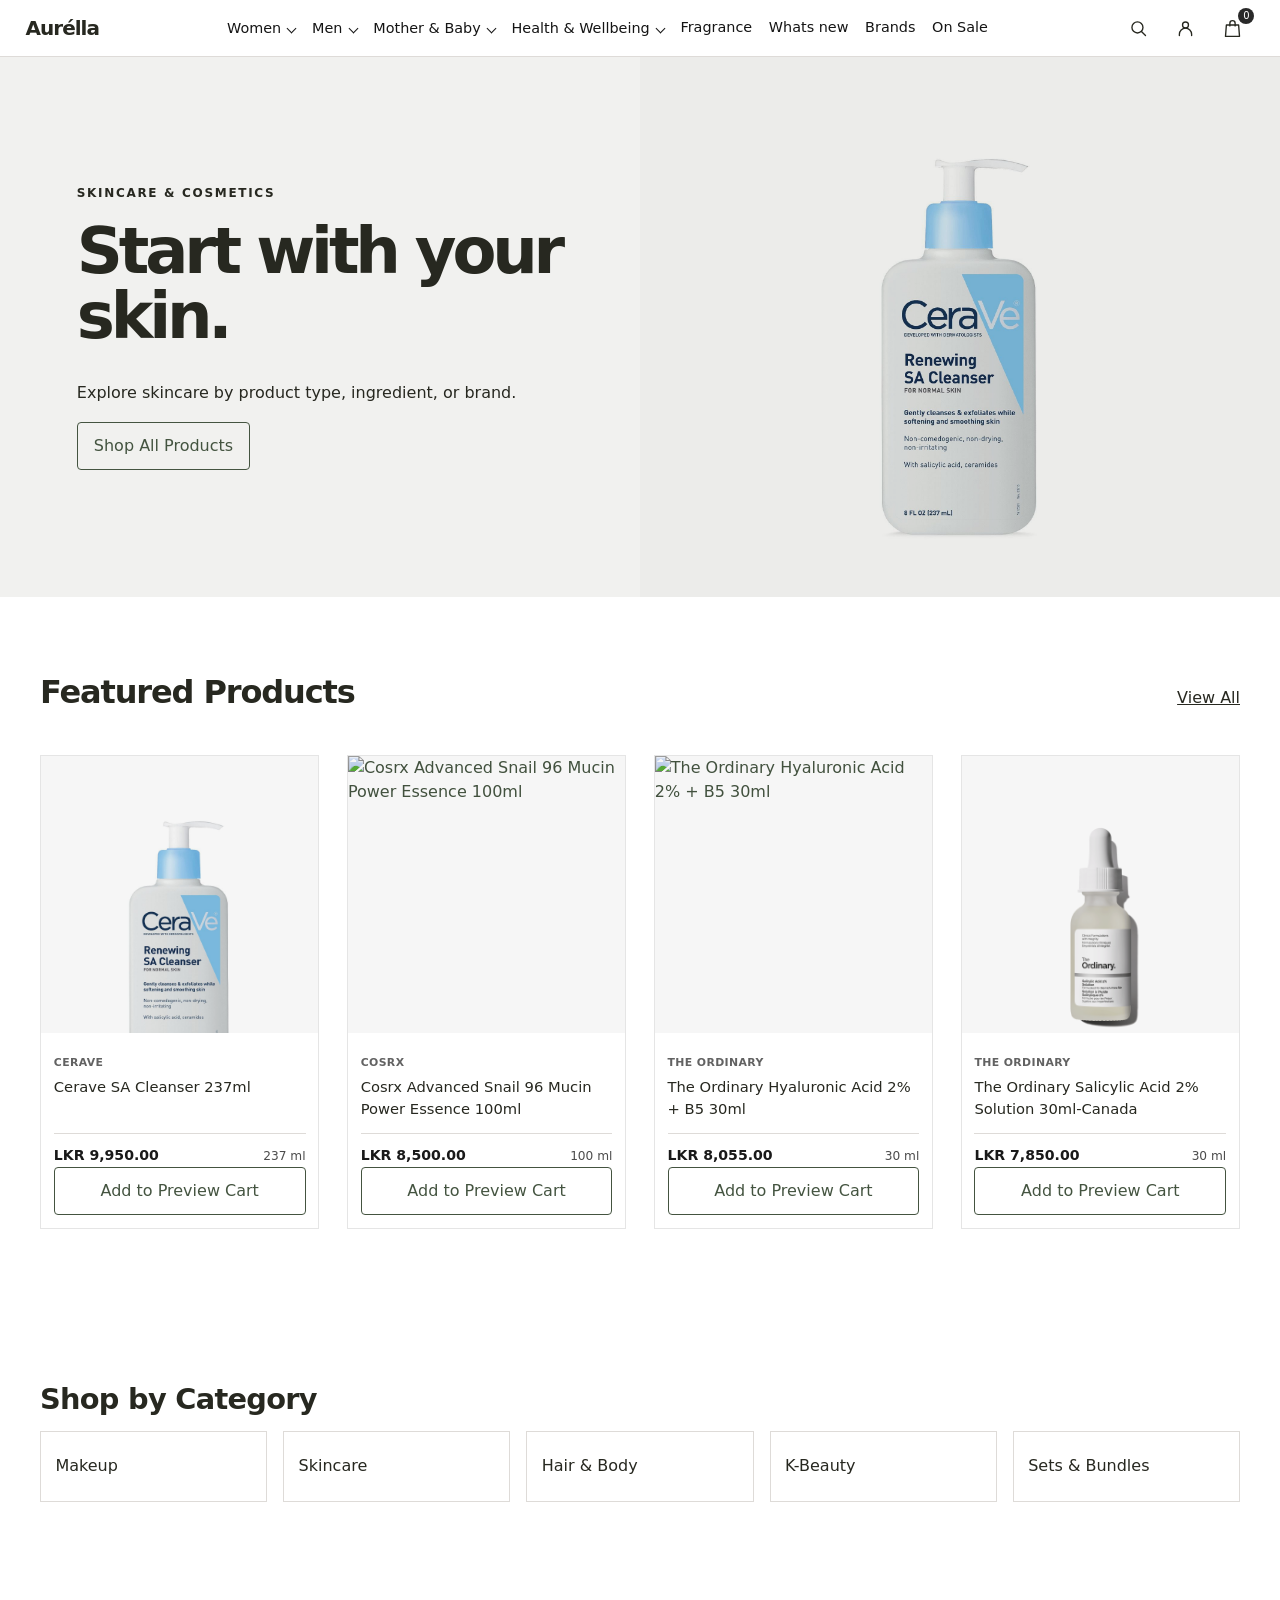
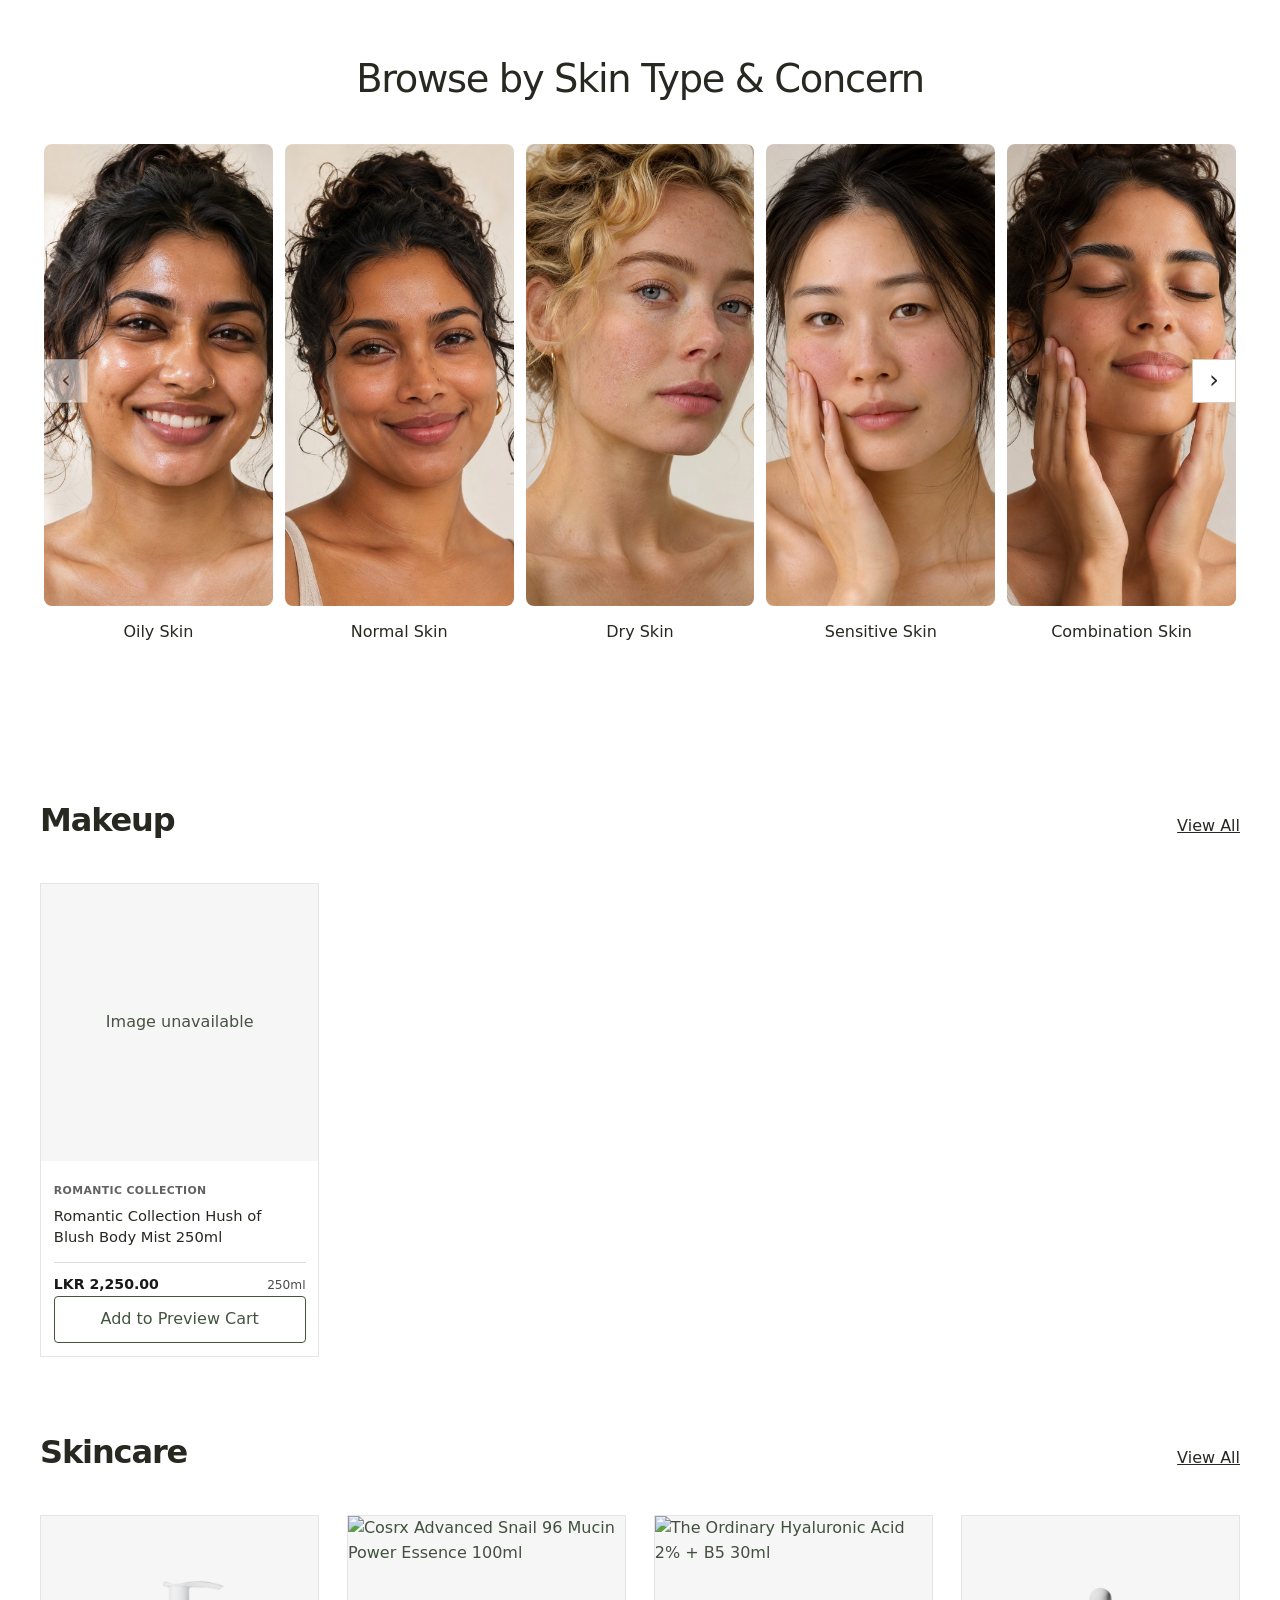
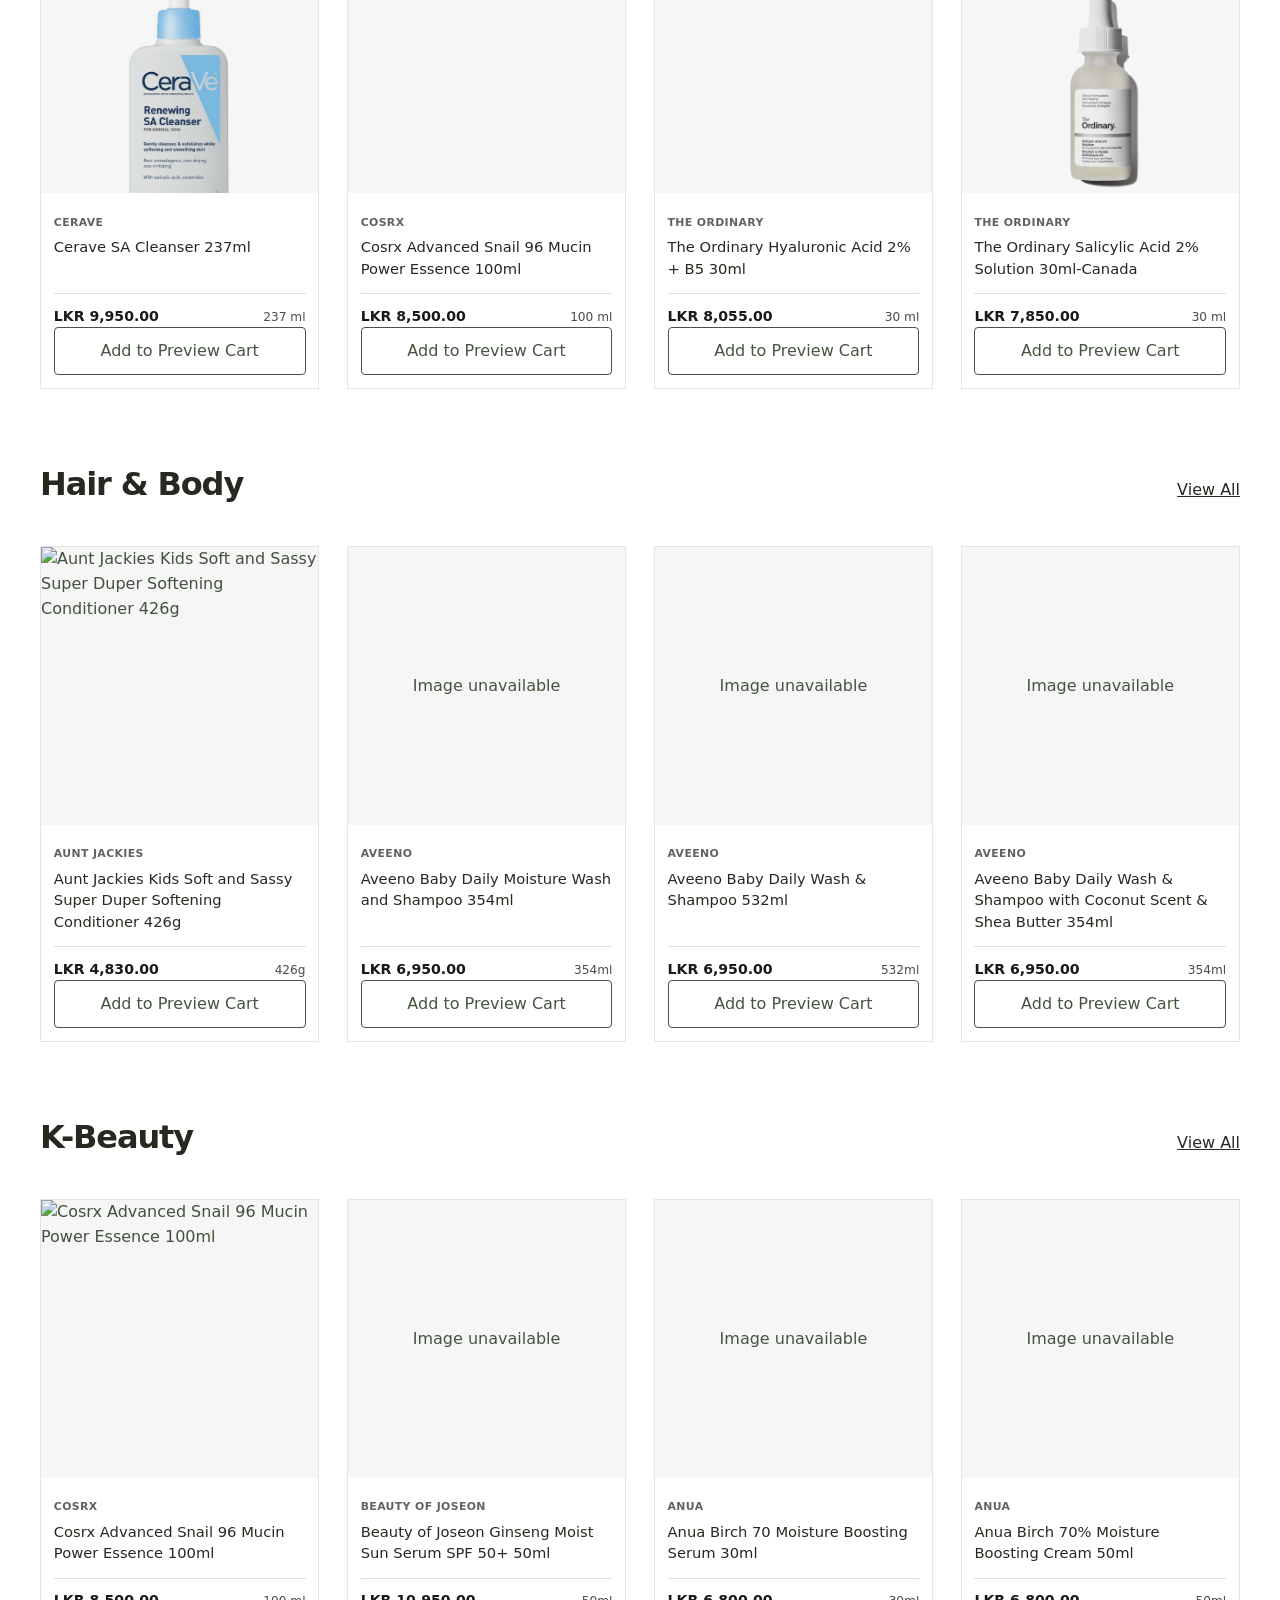
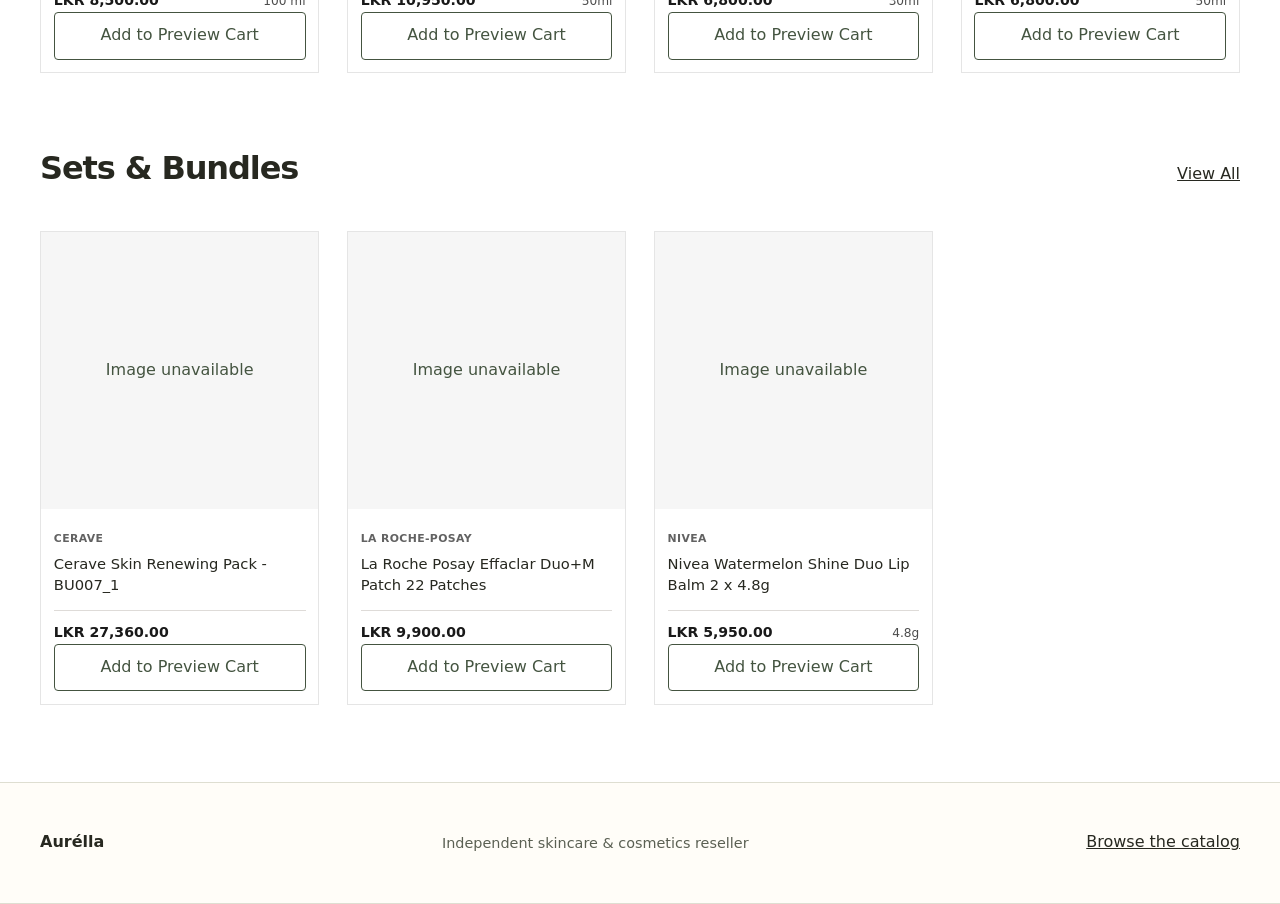
==== index.html @ ee376766 "Add Aurella storefront and ecommerce app" ====
<!doctype html><html lang="en"><meta charset="utf-8"><meta name="viewport" content="width=device-width,initial-scale=1"><title>Aurélla | Skincare &amp; Cosmetics</title><style>:root{--bg:#fff;--paper:#fffdf8;--ink:#272820;--muted:#5b6053;--line:#deded1;--accent:#445440;--soft:#e4e9dd;font:16px/1.55 system-ui,sans-serif;color:var(--ink);background:var(--bg)}*{box-sizing:border-box}body{margin:0}a{color:inherit}button,input,select,textarea{font:inherit}button,.button{border:1px solid var(--accent);padding:.65rem 1rem;min-height:44px;border-radius:4px;background:var(--accent);color:white;cursor:pointer;text-decoration:none;display:inline-flex;align-items:center;justify-content:center}button.secondary,.button.secondary{background:transparent;color:var(--accent)}button:disabled{opacity:.5;cursor:default}a:focus-visible,button:focus-visible,input:focus-visible,textarea:focus-visible,select:focus-visible,summary:focus-visible{outline:3px solid #89603b;outline-offset:3px}h1,h2,.logo{font-family:Georgia,serif;font-weight:400;line-height:1.1;letter-spacing:-.025em}h1{font-size:clamp(2.7rem,7vw,6rem);margin:.25em 0}h2{font-size:clamp(1.8rem,4vw,3rem);margin:0 0 .5em}h3{margin:.45rem 0}.shell{width:min(1200px,calc(100% - 2rem));margin-inline:auto}.section{padding-block:clamp(2rem,6vw,5rem)}.eyebrow{font-size:.75rem;letter-spacing:.14em;text-transform:uppercase;font-weight:650}.muted{color:var(--muted)}header,footer{background:var(--paper);border-block:1px solid var(--line)}.bar{display:flex;align-items:center;justify-content:space-between;gap:1rem;min-height:72px;flex-wrap:wrap;padding-block:.6rem}.logo{font-size:2rem;text-decoration:none}.links,.row,.chips{display:flex;align-items:center;gap:.65rem;flex-wrap:wrap}.links a{padding:.45rem .2rem}.hero{background:linear-gradient(105deg,#e4e9dd,#f1eee3);padding:clamp(1.6rem,6vw,6rem);min-height:440px;display:grid;align-content:center}.hero p{max-width:34rem}.hero .button{justify-self:start}.grid{display:grid;grid-template-columns:repeat(auto-fit,minmax(min(100%,215px),1fr));gap:1rem}.card,.panel{background:var(--paper);border:1px solid var(--line);border-radius:6px;overflow:hidden}.card{display:flex;flex-direction:column}.card-body,.panel{padding:1rem}.card-body .button{margin-top:.65rem}.card a{text-decoration:none}.photo{display:grid;place-items:center;background:var(--soft);aspect-ratio:1;overflow:hidden;color:var(--accent)}.photo img{display:block;width:100%;height:100%;object-fit:contain}.browse{border-block:1px solid var(--line)}.browse h3{font-family:Georgia,serif;font-size:1.35rem;font-weight:400}.chip{border:1px solid var(--line);border-radius:99px;padding:.45rem .8rem;background:var(--paper);color:var(--ink);text-decoration:none;font-size:.9rem;min-height:44px}.split{display:grid;grid-template-columns:1fr 1fr;gap:clamp(1rem,5vw,4rem)}.stack{display:grid;gap:.8rem;align-content:start}.shop-head{display:flex;gap:.8rem;flex-wrap:wrap;align-items:end;justify-content:space-between}.shop-head form{flex:1;max-width:32rem}.form-grid{display:grid;grid-template-columns:repeat(auto-fit,minmax(min(100%,180px),1fr));gap:.8rem}label{display:grid;gap:.25rem;font-weight:550}input:not([type=checkbox]),textarea,select{width:100%;min-height:44px;padding:.55rem .65rem;border:1px solid #848779;background:var(--paper);border-radius:4px;color:var(--ink)}textarea{resize:vertical;min-height:100px}.check{display:flex;align-items:center;gap:.5rem}.check input{width:20px;height:20px}.error{color:#982c23;font-weight:600}.success{color:#315a34}.price{font-weight:650}.skip{position:fixed;top:-100px}.skip:focus{top:0;z-index:4;background:white;padding:1rem}details{padding:.85rem 0;border-top:1px solid var(--line)}summary{cursor:pointer;font-weight:600}dialog{border:1px solid var(--line);background:var(--bg);color:var(--ink);width:min(96vw,670px);max-height:92dvh;padding:1.2rem}dialog::backdrop{background:#25282185}#notice:not(:empty){position:fixed;z-index:3;bottom:1rem;right:1rem;background:var(--accent);color:white;padding:.8rem 1rem;max-width:calc(100% - 2rem);border-radius:4px}.rule{border-top:1px solid var(--line);padding-top:.85rem}.thumb{width:68px;height:68px;object-fit:contain;background:var(--soft)}.swatch{display:inline-block;width:20px;height:20px;border:1px solid #555;border-radius:50%;vertical-align:middle}.small{font-size:.9rem}.prose{white-space:pre-wrap}.spaced{justify-content:space-between}footer{padding:1.5rem 0}footer p{margin:.2rem 0}@media(max-width:640px){.split{grid-template-columns:1fr}.hero{min-height:340px}.bar{gap:.55rem}.bar .links{gap:.5rem}.catalog{grid-template-columns:repeat(2,minmax(0,1fr));gap:.55rem}.card-body{padding:.65rem}.catalog .button{width:100%;font-size:.85rem}.row{gap:.4rem}}
 .preview-title{font-size:clamp(2.5rem,6vw,4.7rem)}.catalog{grid-template-columns:repeat(4,minmax(0,1fr))}.photo img{object-fit:contain}.eyebrow{margin:0}@media(max-width:800px){.catalog{grid-template-columns:repeat(2,minmax(0,1fr))}}
/* Catalog card layout */
.catalog{grid-template-columns:repeat(4,minmax(0,1fr));gap:2rem clamp(1rem,2.15vw,2.25rem);margin-top:1.75rem}
.catalog .card{background:#fff;border:1px solid #e5e5e5;border-radius:0;text-align:left;min-width:0}
.catalog .photo{background:#f6f6f6;border-radius:0}
.catalog .photo img{object-fit:contain;mix-blend-mode:multiply}
.catalog .card-body{display:flex;flex-direction:column;flex:1;padding:1.35rem .8rem .8rem}
.catalog .eyebrow{font-size:.68rem;letter-spacing:.035em;color:#626262}
.catalog h3{font:500 .92rem/1.45 system-ui,sans-serif;letter-spacing:normal;text-transform:none;margin:.3rem 0 .9rem;overflow-wrap:anywhere;min-height:2.9em}
.catalog .card-meta{display:flex;align-items:baseline;justify-content:space-between;gap:.65rem;border-top:1px solid #dedbd8;padding-top:.7rem;margin-top:auto}
.catalog .price{font-size:.88rem;font-weight:700;color:#191919;margin:0}
.catalog .card-size{color:#4c4c4c;font-size:.76rem;text-align:right}
.catalog .button.secondary{border:1px solid #dedbd8;border-radius:0;width:100%;padding:.45rem .35rem;color:#242424;text-decoration:none;font-size:.8rem;margin-top:.65rem}
.catalog .button.secondary:hover{background:#f6f6f6}
@media(max-width:760px){.catalog{grid-template-columns:repeat(2,minmax(0,1fr));gap:1.25rem .8rem}.catalog .card-body{padding:.8rem .55rem .55rem}}

.store-nav{background:#fff;border-top:0;border-bottom:1px solid #dedbd8}
.store-nav .nav-inner{width:100%;padding:0 clamp(1rem,2vw,2rem);min-height:56px;display:grid;grid-template-columns:1fr auto 1fr;align-items:center;gap:1rem}
.store-nav .logo{font:700 1.25rem/1 system-ui,sans-serif;letter-spacing:-.05em;justify-self:start}
.store-nav .nav-links{display:flex;align-items:center;gap:clamp(.85rem,2.5vw,2.3rem);white-space:nowrap}
.store-nav .nav-links a{color:#151515;text-decoration:none;font-size:.9rem;line-height:1.2;padding:.5rem 0}
.store-nav .nav-links a:hover{text-decoration:underline;text-underline-offset:3px}
.store-nav .nav-links .nav-action{border:1px solid #1d1d1d;border-radius:999px;padding:.48rem .85rem}
@media(max-width:800px){.store-nav .nav-inner{grid-template-columns:1fr;gap:.15rem;padding-block:.65rem}.store-nav .nav-links{max-width:100%;overflow-x:auto;gap:1.2rem;padding:.15rem 0}}
.home-hero{display:grid;grid-template-columns:1fr 1fr;min-height:clamp(320px,43vw,540px);background:#f1f1ef}
.home-hero-copy{display:grid;align-content:center;justify-items:start;padding:clamp(1.5rem,6vw,7rem)}
.home-hero h1{font:600 clamp(2.5rem,5vw,5rem)/1.02 system-ui,sans-serif;letter-spacing:-.065em}
.home-hero-art{display:grid;place-items:center;min-width:0;background:#ececea;overflow:hidden}
.home-hero-art:empty{display:none}
.home-hero:has(.home-hero-art:empty){grid-template-columns:1fr}
.home-hero-art img{width:100%;height:100%;max-height:540px;object-fit:contain;mix-blend-mode:multiply}
.home-heading{display:flex;align-items:baseline;justify-content:space-between;gap:1rem}
.home-heading h2,.home-categories h2,.catalog-heading{font:600 clamp(1.5rem,3vw,2rem)/1.15 system-ui,sans-serif;letter-spacing:-.035em}
.home-categories{background:#f6f6f5}
.home-tiles{display:grid;grid-template-columns:repeat(4,1fr);gap:1rem}
.home-tiles a{background:white;border:1px solid #dedbd8;padding:1.4rem .9rem;text-decoration:none}
.home-tiles a:hover{text-decoration:underline}
@media(max-width:650px){.home-hero{grid-template-columns:1fr}.home-hero-art img{max-height:250px}.home-tiles{grid-template-columns:repeat(2,1fr)}}
.skin-browse{background:#fff}
.skin-browse h2{text-align:center;font:500 clamp(1.55rem,3vw,2.4rem)/1.2 system-ui,sans-serif;letter-spacing:-.035em;margin:0 0 clamp(1.3rem,3vw,2.6rem)}
.skin-slider{position:relative}
.skin-track{display:grid;grid-auto-flow:column;grid-auto-columns:calc((100% - 3rem)/5);gap:.75rem;overflow-x:auto;scroll-snap-type:x mandatory;scrollbar-width:none;padding:4px;scroll-padding-inline:4px}
.skin-track::-webkit-scrollbar{display:none}
.skin-tile{display:grid;gap:.85rem;text-align:center;color:var(--ink);text-decoration:none;scroll-snap-align:start;min-width:0}
.skin-tile img{display:block;width:100%;aspect-ratio:2/3;object-fit:cover;border-radius:8px;background:#f6f6f6}
.skin-tile:hover span{text-decoration:underline;text-underline-offset:4px}
.skin-slider .skin-arrow{position:absolute;top:43%;width:44px;height:44px;padding:0;border:1px solid #d6ccc4;border-radius:0;background:#fff;color:var(--ink);font-size:1.5rem}
.skin-prev{left:4px}.skin-next{right:4px}
@media(max-width:850px){.skin-track{grid-auto-columns:calc((100% - 1.5rem)/3)}}
@media(max-width:520px){.skin-track{grid-auto-columns:calc((100% - .75rem)/2)}.skin-tile{font-size:.9rem}}
.catalog-controls{display:flex;gap:12px;flex-wrap:wrap;margin:1rem 0}
.catalog-control{position:relative;padding:0;border:0}
.catalog-control summary{display:flex;min-height:35px;min-width:99px;align-items:center;justify-content:space-between;gap:.8rem;padding:0 16px;border:1px solid #818181;background:#fff;color:#171717;font:500 .8rem system-ui,sans-serif;list-style:none}
.catalog-control summary::-webkit-details-marker{display:none}
.catalog-control summary::after{content:'';width:6px;height:6px;border-right:1px solid #777;border-bottom:1px solid #777;transform:rotate(45deg) translateY(-2px)}
.catalog-control[open] summary::after{transform:rotate(225deg)}
.catalog-control-panel{position:absolute;z-index:2;top:calc(100% + 6px);left:0;width:min(310px,calc(100vw - 2rem));border:1px solid #dedbd8;background:white;padding:12px;box-shadow:0 4px 12px #0001}
#catalog-sort .catalog-control-panel{width:170px}
.catalog-controls{align-items:center;--control-height:44px}.catalog-controls .catalog-control summary,.catalog-controls input#search[type=search]{box-sizing:border-box;height:var(--control-height);min-height:var(--control-height);font:500 .85rem system-ui,sans-serif;border:1px solid #818181}
.catalog-controls #search{width:min(100%,300px);min-height:35px;border-radius:0;background:#fff;font-size:.85rem}
#catalog-sort .catalog-control-panel{width:min(255px,calc(100vw - 8.5rem));padding:14px 16px}
#catalog-sort label,.facet-options label{display:flex;align-items:center;gap:.65rem;font-size:.84rem;font-weight:400;padding:.3rem 0}
#catalog-sort label:has(:disabled){color:#777}
#catalog-sort input,.facet-options input{margin:0;accent-color:#222}
#filter-panel:not([hidden]){display:grid;grid-template-columns:repeat(4,minmax(0,1fr));gap:1.5rem;border-block:1px solid #dedbd8;padding:1.45rem 0}
#filter-panel fieldset{border:0;padding:0;margin:0;min-width:0}
#filter-panel legend{font-weight:550;margin-bottom:.7rem}
.facet-more{padding:0;border:0;margin-top:.4rem}
.facet-more summary{font-size:.82rem;text-decoration:underline;text-underline-offset:3px}
@media(max-width:650px){#filter-panel:not([hidden]){grid-template-columns:repeat(2,minmax(0,1fr))}}
@media(min-width:1440px){.shell:has(>#featured-grid){width:min(1840px,calc(100% - 4rem))}#featured-grid.catalog{grid-template-columns:repeat(5,minmax(0,1fr))}}
@media(min-width:1700px){#featured-grid.catalog{grid-template-columns:repeat(6,minmax(0,1fr))}}

@media(min-width:1440px){.skin-browse .shell{width:min(1840px,calc(100% - 4rem))}}@media(min-width:1700px){.skin-track{grid-auto-columns:calc((100% - 3.75rem)/6)}}
.home-departments .home-tiles{grid-template-columns:repeat(auto-fit,minmax(140px,1fr))}.home-departments h2{font:600 1.8rem system-ui,sans-serif}.collection-row+.collection-row{padding-top:0}@media(min-width:1440px){.collection-row,.home-departments{width:min(1840px,calc(100% - 4rem))}.collection-row .catalog{grid-template-columns:repeat(5,minmax(0,1fr))}}@media(min-width:1700px){.collection-row .catalog{grid-template-columns:repeat(6,minmax(0,1fr))}}</style><style>.store-nav .nav-inner{display:flex;justify-content:space-between;flex-wrap:wrap}.store-nav .nav-links{gap:clamp(.6rem,1.3vw,1.6rem)}.nav-tools{display:flex;gap:.65rem;align-items:center;flex-wrap:wrap}.nav-tools a{font-size:.85rem;text-decoration:none}.nav-tools a:hover{text-decoration:underline}.nav-tools .nav-action{border:1px solid;padding:.35rem .75rem;border-radius:999px}.preview-cart-row{display:flex;align-items:center;justify-content:space-between;gap:1rem;border-bottom:1px solid #ddd;padding:1rem 0}@media(max-width:850px){.store-nav .nav-links{order:3;width:100%}}</style><header class="store-nav"><div class="nav-inner"><a class="logo" href="Aurella-preview.html">Aurélla</a><nav class="nav-links" aria-label="Main"><button class="department-trigger" type="button" aria-expanded="false" aria-controls="department-panel-0">Women</button><button class="department-trigger" type="button" aria-expanded="false" aria-controls="department-panel-1">Men</button><button class="department-trigger" type="button" aria-expanded="false" aria-controls="department-panel-2">Mother &amp; Baby</button><button class="department-trigger" type="button" aria-expanded="false" aria-controls="department-panel-3">Health &amp; Wellbeing</button><a href="Aurella-shop.html?q=fragrance">Fragrance</a><a href="Aurella-shop.html?view=new">Whats new</a><a href="Aurella-shop.html?view=brands">Brands</a><a href="Aurella-shop.html?view=sale">On Sale</a></nav><div class="nav-tools"><a href="Aurella-shop.html#search" aria-label="Search" title="Search"><svg width="21" height="21" viewBox="0 0 24 24" fill="none" stroke="currentColor" stroke-width="1.55" stroke-linecap="round" stroke-linejoin="round" aria-hidden="true"><circle cx="10.8" cy="10.8" r="6.3"/><path d="m15.4 15.4 4.6 4.6"/></svg></a><a href="Aurella-profile.html" aria-label="Profile" title="Profile"><svg width="21" height="21" viewBox="0 0 24 24" fill="none" stroke="currentColor" stroke-width="1.55" stroke-linecap="round" stroke-linejoin="round" aria-hidden="true"><circle cx="12" cy="8" r="3.4"/><path d="M5 20v-1.4a7 7 0 0 1 14 0V20"/></svg></a><a class="nav-action" href="Aurella-cart.html" aria-label="View Cart" title="View Cart"><svg width="21" height="21" viewBox="0 0 24 24" fill="none" stroke="currentColor" stroke-width="1.55" stroke-linecap="round" stroke-linejoin="round" aria-hidden="true"><path d="M5 8h14l1 13H4L5 8Z"/><path d="M9 9V6a3 3 0 0 1 6 0v3"/></svg><span id="preview-cart-count">0</span></a></div></div><div class="department-panel" id="department-panel-0" hidden><div class="mega-inner women-menu"><div class="women-column"><section><h2>Makeup</h2><a href="Aurella-shop.html?q=foundation">Foundation</a><a href="Aurella-shop.html?q=concealer">Concealer</a><a href="Aurella-shop.html?q=powder">Compact Powder / Loose Powder</a><a href="Aurella-shop.html?q=eyeshadow">Eyeshadows</a><a href="Aurella-shop.html?q=eyeliner">Eye Liner</a><a href="Aurella-shop.html?q=mascara">Mascara</a><a href="Aurella-shop.html?q=lip%20glos">Lip Gloss</a><a href="Aurella-shop.html?q=lipstick">Lipsticks</a><a href="Aurella-shop.html?q=lip%20balm">Lip Balm</a><a href="Aurella-shop.html?q=blusher">Blushers</a><a href="Aurella-shop.html?q=makeup%20remover">Makeup Removers</a><a href="Aurella-shop.html?q=tools%20%26%20accessorie">Tools &amp; Accessories</a><a href="Aurella-shop.html?q=vegan">Vegan</a></section><section><h2>Face</h2><a href="Aurella-shop.html?q=face%20serum">Face Serum</a><a href="Aurella-shop.html?q=foundation">Foundations</a><a href="Aurella-shop.html?q=powder">Powders</a><a href="Aurella-shop.html?q=concealer">Concealers</a><a href="Aurella-shop.html?q=blusher">Blushers</a><a href="Aurella-shop.html?q=primer">Primers</a><a href="Aurella-shop.html?q=bb%20cream">BB Creams</a><a href="Aurella-shop.html?q=hyperpigmentation">Hyperpigmentation</a></section></div><div class="women-column"><section><h2>Lips</h2><a href="Aurella-shop.html?q=lip%20balm">Lip Balm</a><a href="Aurella-shop.html?q=lipstick">Lipsticks</a><a href="Aurella-shop.html?q=lip%20glos">Lip Gloss</a><a href="Aurella-shop.html?q=lip%20liner">Lip Liners</a></section><section><h2>Eyes</h2><a href="Aurella-shop.html?q=mascara">Mascara</a><a href="Aurella-shop.html?q=eyeshadow">Eyeshadows</a><a href="Aurella-shop.html?q=eyeliner">Eyeliners &amp; Pencils</a><a href="Aurella-shop.html?q=eyeshadow%20palette">Eyeshadow palettes</a><a href="Aurella-shop.html?q=eye%20makeup%20remover">Eye makeup remover</a><a href="Aurella-shop.html?q=eye%20accessorie">Eye accessories</a></section><section><h2>Nails</h2><a href="Aurella-shop.html?q=nail%20polish">Nail polish</a><a href="Aurella-shop.html?q=top%20%26%20base%20coat">Top &amp; base coats</a><a href="Aurella-shop.html?q=effects%20%26%20nail%20art">Effects &amp; nail art</a><a href="Aurella-shop.html?q=nail%20care%20%26%20treatment">Nail care &amp; treatment</a><a href="Aurella-shop.html?q=nail%20polish%20remover">Nail polish removers</a><a href="Aurella-shop.html?q=nail%20accessorie">Nail accessories</a></section></div><div class="women-column"><section><h2>Skin</h2><a href="Aurella-shop.html?q=face%20care">Face Care</a><a href="Aurella-shop.html?q=lip%20care">Lip Care</a><a href="Aurella-shop.html?q=eye%20care">Eye Care</a><a href="Aurella-shop.html?q=body%20care">Body Care</a><a href="Aurella-shop.html?q=hand%20care">Hand Care</a></section><section><h2>Women Toiletries</h2><a href="Aurella-shop.html?q=body%20wash">Bath &amp; Shower</a><a href="Aurella-shop.html?q=hand%20wash">Hand Wash &amp; Gel</a><a href="Aurella-shop.html?q=soap">Soap</a><a href="Aurella-shop.html?q=bath%20salt">Bath Salts</a><a href="Aurella-shop.html?q=bathing%20accessorie">Bathing Accessories</a><a href="Aurella-shop.html?q=deodorant">Deodorant</a><a href="Aurella-shop.html?q=body%20sprays%20%26%20mist">Body Sprays &amp; Mist</a><a href="Aurella-shop.html?q=dental">Dental</a><a href="Aurella-shop.html?q=hair%20removal">Female Hair Removal</a></section></div><div class="women-column"><section><h2>Hair</h2><a href="Aurella-shop.html?q=shampoo">Shampoo</a><a href="Aurella-shop.html?q=conditioner">Conditioner</a><a href="Aurella-shop.html?q=dry%20shampoo">Dry Shampoo</a><a href="Aurella-shop.html?q=treatments%20%26%20oil">Treatments &amp; Oils</a><a href="Aurella-shop.html?q=hair%20styling">Hair Styling</a><a href="Aurella-shop.html?q=hair%20colour">Hair Colour</a><a href="Aurella-shop.html?q=accessorie">Accessories</a></section><section><h2>Sun &amp; Tan</h2><a href="Aurella-shop.html?q=spf">Sun Care</a><a href="Aurella-shop.html?q=tanning">Tanning</a></section><section><h2><a href="Aurella-shop.html?q=fragrance">Fragrance</a></h2></section></div></div></div><div class="department-panel" id="department-panel-1" hidden><div class="mega-inner women-menu men-menu"><div class="women-column"><section><h2>Men Skin Care</h2><a href="Aurella-shop.html?q=men%20moistur">Men Moisturisers</a><a href="Aurella-shop.html?q=men%20face%20wash">Men Face Wash &amp; Scrub</a><a href="Aurella-shop.html?q=men%20scrub">Men Wash &amp; Exfoliators</a><a href="Aurella-shop.html?q=men%20body">Men Body Care</a><a href="Aurella-shop.html?q=men%20vegan">Men Vegan</a></section></div><div class="women-column"><section><h2>Men Toiletries</h2><a href="Aurella-shop.html?q=men%20shower">Men Bath &amp; Shower</a><a href="Aurella-shop.html?q=men%20hand%20wash">Men Hand Wash &amp; Gel</a><a href="Aurella-shop.html?q=men%20deodorant">Men Deodorant</a><a href="Aurella-shop.html?q=men%20body%20spray">Men Body Sprays &amp; Mist</a><a href="Aurella-shop.html?q=men%20dental">Men Dental</a><a href="Aurella-shop.html?q=men%20shaving">Men Shaving</a><a href="Aurella-shop.html?q=men%20travel">Men Travel</a></section><section><h2>Men Hair</h2><a href="Aurella-shop.html?q=men%20shampoo">Men Shampoo &amp; Conditioner</a><a href="Aurella-shop.html?q=men%20styling">Men Hair Styling</a><a href="Aurella-shop.html?q=men%20hair%20oil">Men Hair Treatments &amp; Oils</a></section></div><div class="women-column"><section><h2>Sun &amp; Tan</h2><a href="Aurella-shop.html?q=spf">Sun Care</a><a href="Aurella-shop.html?q=tanning">Tanning</a></section><section class="men-direct"><h2><a href="Aurella-shop.html?q=beard">Men Beard Care</a></h2></section><section class="men-direct"><h2><a href="Aurella-shop.html?q=men%20fragrance">Men Fragrance</a></h2></section></div></div></div><div class="department-panel" id="department-panel-2" hidden><div class="mega-inner women-menu mother-menu"><div class="women-column"><section><h2><a href="Aurella-shop.html?q=stretch+mark">Mother</a></h2></section></div><div class="women-column"><section><h2>Babies and Kids</h2><a href="Aurella-shop.html?q=baby+wipes">Baby Wipes</a><a href="Aurella-shop.html?q=baby+lotion">Kids Oil and Lotion</a><a href="Aurella-shop.html?q=baby+wash">Kids Bath and Shower</a></section></div></div></div><div class="department-panel" id="department-panel-3" hidden><div class="wellness-menu"><section><h2><a href="Aurella-shop.html?q=men">Men Health</a></h2><h2><a href="Aurella-shop.html?q=women">Women Health</a></h2></section><section><h2>Sexual Wellness</h2><a href="Aurella-shop.html?q=condom">Condoms &amp; Lubes</a></section><div class="wellness-feature"><div><h2>Explore Sexual Wellness</h2><a href="Aurella-shop.html?q=condom">Discover</a></div></div></div></div></header><main><section class="home-hero"><div class="home-hero-copy"><p class="eyebrow">Skincare &amp; cosmetics</p><h1>Start with your skin.</h1><p>Explore skincare by product type, ingredient, or brand.</p><a class="button secondary" href="Aurella-shop.html">Shop All Products</a></div><div class="home-hero-art" id="hero-art"></div></section><section class="shell section"><div class="home-heading"><h2>Featured Products</h2><a href="Aurella-shop.html">View All</a></div><div class="grid catalog" id="featured-grid"></div></section><section class="shell section home-departments"><h2>Shop by Category</h2><nav class="home-tiles" aria-label="Shop by category"><a href="Aurella-shop.html?collection=makeup">Makeup</a><a href="Aurella-shop.html?collection=skincare">Skincare</a><a href="Aurella-shop.html?collection=hair-body">Hair &amp; Body</a><a href="Aurella-shop.html?collection=k-beauty">K-Beauty</a><a href="Aurella-shop.html?collection=sets">Sets &amp; Bundles</a></nav></section><section class="skin-browse"><div class="shell section"><h2>Browse by Skin Type &amp; Concern</h2><div class="skin-slider"><div class="skin-track"><a class="skin-tile" href="Aurella-shop.html?q=oily"><img src="Aurella/skin/oily.jpg?v=2" alt="" width="308" height="462" loading="lazy"><span>Oily Skin</span></a><a class="skin-tile" href="Aurella-shop.html?q=normal"><img src="Aurella/skin/normal.jpg?v=2" alt="" width="308" height="462" loading="lazy"><span>Normal Skin</span></a><a class="skin-tile" href="Aurella-shop.html?q=dry"><img src="Aurella/skin/dry.jpg?v=2" alt="" width="308" height="462" loading="lazy"><span>Dry Skin</span></a><a class="skin-tile" href="Aurella-shop.html?q=sensitive"><img src="Aurella/skin/sensitive.jpg?v=2" alt="" width="308" height="462" loading="lazy"><span>Sensitive Skin</span></a><a class="skin-tile" href="Aurella-shop.html?q=combination"><img src="Aurella/skin/combination.jpg?v=2" alt="" width="308" height="462" loading="lazy"><span>Combination Skin</span></a><a class="skin-tile" href="Aurella-shop.html?q=retinol"><img src="Aurella/skin/aging.jpg?v=2" alt="" width="308" height="462" loading="lazy"><span>Signs of Aging</span></a><a class="skin-tile" href="Aurella-shop.html?q=hydrating"><img src="Aurella/skin/dryness.jpg?v=2" alt="" width="308" height="462" loading="lazy"><span>Dryness</span></a><a class="skin-tile" href="Aurella-shop.html?q=exfoliating"><img src="Aurella/skin/uneven.jpg?v=2" alt="" width="308" height="462" loading="lazy"><span>Uneven Texture</span></a><a class="skin-tile" href="Aurella-shop.html?q=brightening"><img src="Aurella/skin/dark-spots.jpg?v=2" alt="" width="308" height="462" loading="lazy"><span>Dark Spots</span></a><a class="skin-tile" href="Aurella-shop.html?q=acne"><img src="Aurella/skin/blemishes.jpg?v=2" alt="" width="308" height="462" loading="lazy"><span>Blemishes</span></a><a class="skin-tile" href="Aurella-shop.html?q=vitamin%20c"><img src="Aurella/skin/dullness.jpg?v=2" alt="" width="308" height="462" loading="lazy"><span>Dullness</span></a></div><button class="skin-arrow skin-prev" type="button" aria-label="Previous skin types and concerns">‹</button><button class="skin-arrow skin-next" type="button" aria-label="Next skin types and concerns">›</button></div></div></section><section class="shell section collection-row"><div class="home-heading"><h2>Makeup</h2><a href="Aurella-shop.html?collection=makeup">View All</a></div><div class="grid catalog" id="collection-makeup"></div></section><section class="shell section collection-row"><div class="home-heading"><h2>Skincare</h2><a href="Aurella-shop.html?collection=skincare">View All</a></div><div class="grid catalog" id="collection-skincare"></div></section><section class="shell section collection-row"><div class="home-heading"><h2>Hair &amp; Body</h2><a href="Aurella-shop.html?collection=hair-body">View All</a></div><div class="grid catalog" id="collection-hair-body"></div></section><section class="shell section collection-row"><div class="home-heading"><h2>K-Beauty</h2><a href="Aurella-shop.html?collection=k-beauty">View All</a></div><div class="grid catalog" id="collection-k-beauty"></div></section><section class="shell section collection-row"><div class="home-heading"><h2>Sets &amp; Bundles</h2><a href="Aurella-shop.html?collection=sets">View All</a></div><div class="grid catalog" id="collection-sets"></div></section></main><footer><div class="shell bar"><strong>Aurélla</strong><span class="small muted">Independent skincare &amp; cosmetics reseller</span><a href="Aurella-shop.html">Browse the catalog</a></div></footer><script id="catalog" type="application/json">[{"name":"Cerave SA Cleanser 237ml","brand":"Cerave","category":"Cleansers","sourceUrl":"https://cosmetics.lk/products/cerave-sa-cleanser-237ml","referencePrice":9950,"priceFrom":false,"sourceImages":["public/images/products/cerave/cerave-sa-cleanser-237ml/front-view.jpg","public/images/products/cerave/cerave-sa-cleanser-237ml/back-view.jpg"],"label":"237 ml"},{"name":"Cosrx Advanced Snail 96 Mucin Power Essence 100ml","brand":"COSRX","category":"Essences","sourceUrl":"https://cosmetics.lk/products/cosrx-advanced-snail-96-mucin-power-essence-100ml","referencePrice":8500,"priceFrom":false,"sourceImages":["https://www.cosrx.com/cdn/shop/files/Snail_96_Hero-banner-slider_1024x1024.png?v=1763517851","https://www.cosrx.com/cdn/shop/files/Snail_96_Skin_Type_2.png?v=1764148800&width=1200"],"label":"100 ml"},{"name":"The Ordinary Hyaluronic Acid 2% + B5 30ml","brand":"The Ordinary","category":"Serums","sourceUrl":"https://cosmetics.lk/products/the-ordinary-hyaluronic-acid-2-b5-30ml","referencePrice":8055,"priceFrom":false,"sourceImages":["https://theordinary.com/dw/image/v2/BFKJ_PRD/on/demandware.static/-/Sites-deciem-master/default/dw56cd0f2e/Images/products/The%20Ordinary/rdn-hyaluronic-acid-2pct-b5-30ml.png?sh=800&sm=fit&sw=800","https://theordinary.com/on/demandware.static/-/Sites-deciem-master/default/dwdcea4df3/Images/products/The%20Ordinary/How-to-use-videos-thumbnails/ord-hyaluronic-acid-2pct-b5-how-to-use-thumbnail.jpg"],"label":"30 ml"},{"name":"The Ordinary Salicylic Acid 2% Solution 30ml-Canada","brand":"The Ordinary","category":"Serums","sourceUrl":"https://cosmetics.lk/products/the-ordinary-salicylic-acid-2-solution-30ml-2","referencePrice":7850,"priceFrom":false,"sourceImages":["public/images/products/the-ordinary/the-ordinary-salicylic-acid-2-solution-30ml-2/official-bottle.png","public/images/products/the-ordinary/the-ordinary-salicylic-acid-2-solution-30ml-2/application.jpg","public/images/products/the-ordinary/the-ordinary-salicylic-acid-2-solution-30ml-2/benefits-01.jpg","public/images/products/the-ordinary/the-ordinary-salicylic-acid-2-solution-30ml-2/benefits-02.jpg","public/images/products/the-ordinary/the-ordinary-salicylic-acid-2-solution-30ml-2/benefits-03.jpg"],"label":"30 ml"},{"name":"Beauty of Joseon Ginseng Moist Sun Serum SPF 50+ 50ml","brand":"Beauty of Joseon","category":"Serums","sourceUrl":"https://cosmetics.lk/products/beauty-of-joseon-ginseng-moist-sun-serum-spf-50-50ml","referencePrice":10950,"priceFrom":false,"sourceImages":[],"label":"50ml"},{"name":"Cetaphil Advanced Defence Serum 30ml","brand":"Cetaphil","category":"Serums","sourceUrl":"https://cosmetics.lk/products/cetaphil-advanced-defence-serum-30ml","referencePrice":9850,"priceFrom":false,"sourceImages":[],"label":"30ml"}]</script><style>.nav-tools{gap:.2rem}.nav-tools a,.nav-tools .nav-action{position:relative;display:grid;place-items:center;width:44px;height:44px;padding:0;border:0;border-radius:50%}.nav-tools a:hover{background:#f4f4f4}.nav-tools #preview-cart-count{position:absolute;top:2px;right:0;min-width:16px;height:16px;padding-inline:3px;border-radius:999px;background:#292929;color:white;font-size:10px;line-height:16px;text-align:center}</style><style>.store-nav .nav-links{flex-wrap:wrap;overflow:visible}.department-nav{position:relative;border:0;padding:0}.department-nav summary{list-style:none;font-size:.9rem;font-weight:400;padding:.5rem 0;display:flex;align-items:center;gap:.45rem}.department-nav summary::-webkit-details-marker{display:none}.department-nav summary:after{content:"";width:6px;height:6px;border:solid currentColor;border-width:0 1px 1px 0;transform:rotate(45deg)}.department-nav[open] div{position:absolute;z-index:8;min-width:145px;background:#fff;border:1px solid #ddd;padding:.45rem .75rem}.department-nav div a{display:block}</style><style>.store-nav{position:relative;z-index:10}.store-nav .department-nav{position:static}.department-nav[open]>summary{box-shadow:0 2px #343434}.store-nav .department-nav[open]>.mega-menu{position:absolute;inset:auto 0 auto;top:100%;min-width:0;padding:0;border:0;border-block:1px solid #e6e6e6;background:#fff;box-shadow:0 8px 18px #0001;max-height:75vh;overflow:auto}.mega-inner{width:min(1440px,calc(100% - 3rem));margin:auto;padding:2.5rem 0 3rem;display:grid;grid-template-columns:repeat(3,minmax(0,1fr)) minmax(165px,255px);gap:clamp(1rem,4vw,4rem);white-space:normal}.mega-inner h2{font:500 .95rem system-ui,sans-serif;letter-spacing:0;margin:0 0 .6rem}.store-nav .mega-inner section a{font-size:.85rem;padding:.32rem 0;color:#4d4d55}.store-nav .mega-inner .mega-product{display:grid;gap:.45rem;background:#f7f7f7;border-radius:10px;padding:1rem;align-self:start}.mega-product img{width:100%;aspect-ratio:1;object-fit:contain;mix-blend-mode:multiply}.mega-product small{color:#666}.mega-product strong{font-weight:500}@media(max-width:700px){.mega-inner{grid-template-columns:repeat(2,minmax(0,1fr));gap:1.2rem;padding:1.25rem 0}}</style><style>.mega-inner.women-menu{grid-template-columns:repeat(4,minmax(0,1fr));gap:0;padding-block:1.5rem}.women-column{padding-inline:1.4rem;border-inline-start:1px solid #d3d8d6}.women-column:first-child{border:0}.women-column section+section{margin-top:2.5rem}.store-nav .women-column h2{font-size:1rem;color:#203c36;margin-bottom:.35rem}.store-nav .women-column section a{color:#536963}.store-nav .women-column h2 a{font-size:inherit;color:inherit;padding:0}@media(max-width:720px){.mega-inner.women-menu{grid-template-columns:repeat(2,minmax(0,1fr));row-gap:2rem}.women-column:nth-child(odd){border:0}.women-column{padding-inline:.65rem}}</style><style>.mega-inner.men-menu{grid-template-columns:repeat(3,minmax(0,1fr))}.men-menu .men-direct+.men-direct{margin-top:.75rem}@media(max-width:640px){.mega-inner.men-menu{grid-template-columns:1fr}.men-menu .women-column{border:0}.men-menu .women-column+.women-column{border-top:1px solid #d3d8d6;padding-top:1rem}}</style><style>.store-nav .department-nav:has(.mother-menu){position:relative}.store-nav .department-nav[open]>.mega-menu:has(.mother-menu){inset:auto auto auto 0;top:100%;width:min(440px,calc(100vw - 2rem));border:1px solid #d3d8d6}.mega-inner.mother-menu{width:100%;min-height:248px;grid-template-columns:repeat(2,minmax(0,1fr))}.mother-menu .women-column{padding-inline:1.4rem}@media(max-width:850px){.store-nav .department-nav:has(.mother-menu){position:static}.store-nav .department-nav[open]>.mega-menu:has(.mother-menu){left:1rem}.mother-menu .women-column{padding-inline:.8rem}}</style><style>.store-nav .department-nav[open]>.mega-menu:has(.wellness-menu){width:min(884px,calc(100% - 2rem));margin-inline:auto}.wellness-menu{display:grid;grid-template-columns:1fr 1fr 2fr;min-height:250px;white-space:normal}.wellness-menu section{margin:24px 0;padding:0 24px}.wellness-menu section+section{border-left:1px solid #d3d8d6}.wellness-menu h2{font:500 1rem system-ui,sans-serif;color:#203c36;margin:0 0 .55rem}.store-nav .wellness-menu section a{color:#536963;padding:.25rem 0}.wellness-feature{position:relative;display:grid;align-items:end;min-height:190px;background:#324741;color:white;overflow:hidden}.wellness-feature img{position:absolute;inset:0;width:100%;height:100%;object-fit:contain;opacity:.4}.wellness-feature>div{position:relative;padding:1.75rem}.wellness-feature h2{color:white;font-size:1.4rem}.store-nav .wellness-feature a{display:inline-block;border:1px solid white;color:white;padding:.45rem .75rem}@media(max-width:650px){.wellness-menu{grid-template-columns:1fr 1fr}.wellness-menu section{padding-inline:.8rem}.wellness-feature{grid-column:1/-1}}</style><style>.store-nav .department-trigger{background:#fff;color:#151515;border:0;border-radius:0;padding:.5rem 0;font-size:.9rem;gap:.45rem}.department-trigger::after{content:"";width:6px;height:6px;border:solid currentColor;border-width:0 1px 1px 0;transform:rotate(45deg)}.department-trigger[aria-expanded=true]{box-shadow:0 2px #343434}.department-panel{position:absolute;top:100%;left:0;right:0;z-index:20;background:#fff;border-block:1px solid #ddd;box-shadow:0 8px 18px #0001;max-height:70vh;overflow:auto}.department-panel[hidden]{display:none}.department-panel:has(.mother-menu){width:min(440px,calc(100% - 2rem));margin-inline:auto}.department-panel:has(.wellness-menu){width:min(884px,calc(100% - 2rem));margin-inline:auto}.store-nav .department-panel section a{display:block}</style><script>
const departmentTriggers=[...document.querySelectorAll('.department-trigger')];
function setDepartment(active){
 for(const trigger of departmentTriggers){
  const expanded=trigger===active;
  trigger.setAttribute('aria-expanded',String(expanded));
  document.getElementById(trigger.getAttribute('aria-controls')).hidden=!expanded;
 }
}
for(const trigger of departmentTriggers)trigger.addEventListener('click',()=>setDepartment(trigger.getAttribute('aria-expanded')==='true'?null:trigger));
document.addEventListener('click',event=>{if(!event.target.closest('.department-trigger,.department-panel'))setDepartment(null);});
document.addEventListener('keydown',event=>{
 if(event.key!=='Escape')return;
 const active=departmentTriggers.find(trigger=>trigger.getAttribute('aria-expanded')==='true');
 if(active){setDepartment(null);active.focus();}
});

const cartKey='aurella-preview-cart';
function getCart(){try{return JSON.parse(localStorage.getItem(cartKey))||[];}catch{return [];}}
function setCart(items){localStorage.setItem(cartKey,JSON.stringify(items));updateCount();}
function updateCount(){const badge=document.querySelector('#preview-cart-count');const count=getCart().reduce((sum,p)=>sum+p.qty,0);badge.textContent=count;badge.parentElement.setAttribute('aria-label','View Cart ('+count+' items)');}
updateCount();
window.addEventListener('pageshow',updateCount);
window.addEventListener('storage',updateCount);
const products=JSON.parse(document.querySelector('#catalog').textContent);
const price=new Intl.NumberFormat('en-LK',{style:'currency',currency:'LKR'});
const e=s=>String(s).replace(/[&<>"']/g,c=>({'&':'&amp;','<':'&lt;','>':'&gt;','"':'&quot;',"'":'&#39;'}[c]));
function productCards(items){
 return items.map(p=>'<article class="card"><a class="photo" href="Aurella-product.html?product='+encodeURIComponent(p.sourceUrl.split("/").pop())+'" aria-label="View product details for '+e(p.name)+'">'+(p.sourceImages[0]?'<img src="'+e(p.sourceImages[0].startsWith('public/')?p.sourceImages[0]:p.sourceImages[0]+(p.sourceImages[0].includes('?')?'&':'?')+'width=480')+'" alt="'+e(p.name)+'" loading="lazy" referrerpolicy="no-referrer">':'<span>Image unavailable</span>')+'</a><div class="card-body"><p class="eyebrow">'+e(p.brand)+'</p><h3><a href="Aurella-product.html?product='+encodeURIComponent(p.sourceUrl.split("/").pop())+'">'+e(p.name)+'</a></h3><div class="card-meta"><p class="price">'+(p.priceFrom?'From ':'')+price.format(p.referencePrice)+'</p><span class="card-size">'+(p.label==='Standard'?'':e(p.label))+'</span></div><button class="secondary" type="button" data-cart="'+e(p.sourceUrl)+'">Add to Preview Cart</button></div></article>').join('');
}
const featured=products;
const featuredWidth=matchMedia('(min-width: 1440px)');
const featuredWide=matchMedia('(min-width: 1700px)');
const renderFeatured=()=>document.querySelector('#featured-grid').innerHTML=productCards(featured.slice(0,featuredWide.matches?6:featuredWidth.matches?5:4));
featuredWidth.addEventListener('change',renderFeatured);
featuredWide.addEventListener('change',renderFeatured);
renderFeatured();
const homepageCollections=[{"id":"makeup","label":"Makeup","items":[{"name":"Romantic Collection Hush of Blush Body Mist 250ml","brand":"Romantic Collection","category":"Other","sourceUrl":"https://cosmetics.lk/products/romantic-collection-hush-of-blush-body-mist-250ml","referencePrice":2250,"priceFrom":false,"sourceImages":[],"label":"250ml"}]},{"id":"skincare","label":"Skincare","items":[{"name":"Cerave SA Cleanser 237ml","brand":"Cerave","category":"Cleansers","sourceUrl":"https://cosmetics.lk/products/cerave-sa-cleanser-237ml","referencePrice":9950,"priceFrom":false,"sourceImages":["public/images/products/cerave/cerave-sa-cleanser-237ml/front-view.jpg","public/images/products/cerave/cerave-sa-cleanser-237ml/back-view.jpg"],"label":"237 ml"},{"name":"Cosrx Advanced Snail 96 Mucin Power Essence 100ml","brand":"COSRX","category":"Essences","sourceUrl":"https://cosmetics.lk/products/cosrx-advanced-snail-96-mucin-power-essence-100ml","referencePrice":8500,"priceFrom":false,"sourceImages":["https://www.cosrx.com/cdn/shop/files/Snail_96_Hero-banner-slider_1024x1024.png?v=1763517851","https://www.cosrx.com/cdn/shop/files/Snail_96_Skin_Type_2.png?v=1764148800&width=1200"],"label":"100 ml"},{"name":"The Ordinary Hyaluronic Acid 2% + B5 30ml","brand":"The Ordinary","category":"Serums","sourceUrl":"https://cosmetics.lk/products/the-ordinary-hyaluronic-acid-2-b5-30ml","referencePrice":8055,"priceFrom":false,"sourceImages":["https://theordinary.com/dw/image/v2/BFKJ_PRD/on/demandware.static/-/Sites-deciem-master/default/dw56cd0f2e/Images/products/The%20Ordinary/rdn-hyaluronic-acid-2pct-b5-30ml.png?sh=800&sm=fit&sw=800","https://theordinary.com/on/demandware.static/-/Sites-deciem-master/default/dwdcea4df3/Images/products/The%20Ordinary/How-to-use-videos-thumbnails/ord-hyaluronic-acid-2pct-b5-how-to-use-thumbnail.jpg"],"label":"30 ml"},{"name":"The Ordinary Salicylic Acid 2% Solution 30ml-Canada","brand":"The Ordinary","category":"Serums","sourceUrl":"https://cosmetics.lk/products/the-ordinary-salicylic-acid-2-solution-30ml-2","referencePrice":7850,"priceFrom":false,"sourceImages":["public/images/products/the-ordinary/the-ordinary-salicylic-acid-2-solution-30ml-2/official-bottle.png","public/images/products/the-ordinary/the-ordinary-salicylic-acid-2-solution-30ml-2/application.jpg","public/images/products/the-ordinary/the-ordinary-salicylic-acid-2-solution-30ml-2/benefits-01.jpg","public/images/products/the-ordinary/the-ordinary-salicylic-acid-2-solution-30ml-2/benefits-02.jpg","public/images/products/the-ordinary/the-ordinary-salicylic-acid-2-solution-30ml-2/benefits-03.jpg"],"label":"30 ml"},{"name":"Beauty of Joseon Ginseng Moist Sun Serum SPF 50+ 50ml","brand":"Beauty of Joseon","category":"Serums","sourceUrl":"https://cosmetics.lk/products/beauty-of-joseon-ginseng-moist-sun-serum-spf-50-50ml","referencePrice":10950,"priceFrom":false,"sourceImages":[],"label":"50ml"},{"name":"Cetaphil Advanced Defence Serum 30ml","brand":"Cetaphil","category":"Serums","sourceUrl":"https://cosmetics.lk/products/cetaphil-advanced-defence-serum-30ml","referencePrice":9850,"priceFrom":false,"sourceImages":[],"label":"30ml"}]},{"id":"hair-body","label":"Hair & Body","items":[{"name":"Aunt Jackies Kids Soft and Sassy Super Duper Softening Conditioner 426g","brand":"Aunt Jackies","category":"Hair care","sourceUrl":"https://cosmetics.lk/products/aunt-jackies-kids-soft-and-sassy-super-duper-softening-conditioner-426g","referencePrice":4830,"priceFrom":false,"sourceImages":["https://www.auntjackiescurlsandcoils.com/cdn/shop/files/34285667153_AUNTJACKIES_Soft_SassyConditioner_15ozJar__FRONT.jpg?v=1744229026&width=1000","https://www.auntjackiescurlsandcoils.com/cdn/shop/files/34285667153_AUNTJACKIES_Soft_SassyConditioner_15ozJar__INGREDIENTS.jpg?v=1744229026&width=1000","https://www.auntjackiescurlsandcoils.com/cdn/shop/files/34285667153_AUNTJACKIES_Soft_SassyConditioner_15ozJar__BENEFITS.jpg?v=1744229026&width=1000","https://www.auntjackiescurlsandcoils.com/cdn/shop/files/34285667153_AUNTJACKIES_Soft_SassyConditioner_15ozJar__FORM.jpg?v=1744229026&width=1000","https://www.auntjackiescurlsandcoils.com/cdn/shop/files/34285667153_AUNTJACKIES_Soft_SassyConditioner_15ozJar__HAIR.jpg?v=1744229026&width=1000","https://www.auntjackiescurlsandcoils.com/cdn/shop/files/34285667153_AUNTJACKIES_Soft_SassyConditioner_15ozJar__SCALE.jpg?v=1744229026&width=1000","https://www.auntjackiescurlsandcoils.com/cdn/shop/files/34285667153_AUNTJACKIES_Soft_SassyConditioner_15ozJar__LIFESTYLE.jpg?v=1744229026&width=1000","https://www.auntjackiescurlsandcoils.com/cdn/shop/files/34285667153_AUNTJACKIES_Soft_SassyConditioner_15ozJar__RIGHT.jpg?v=1744229026&width=1000","https://www.auntjackiescurlsandcoils.com/cdn/shop/files/34285667153_AUNTJACKIES_Soft_SassyConditioner_15ozJar__LEFT.jpg?v=1744229022&width=1000"],"label":"426g"},{"name":"Aveeno Baby Daily Moisture Wash and Shampoo 354ml","brand":"Aveeno","category":"Hair care","sourceUrl":"https://cosmetics.lk/products/aveeno-baby-daily-moisture-wash-and-shampoo-354ml-2","referencePrice":6950,"priceFrom":false,"sourceImages":[],"label":"354ml"},{"name":"Aveeno Baby Daily Wash & Shampoo 532ml","brand":"Aveeno","category":"Hair care","sourceUrl":"https://cosmetics.lk/products/aveeno-baby-daily-wash-shampoo-532ml-2","referencePrice":6950,"priceFrom":false,"sourceImages":[],"label":"532ml"},{"name":"Aveeno Baby Daily Wash & Shampoo with Coconut Scent & Shea Butter 354ml","brand":"Aveeno","category":"Hair care","sourceUrl":"https://cosmetics.lk/products/aveeno-baby-daily-wash-shampoo-with-coconut-scent-shea-butter-354ml","referencePrice":6950,"priceFrom":false,"sourceImages":[],"label":"354ml"},{"name":"Cantu Avocado Hydrating Conditioner 400ml","brand":"Cantu","category":"Hair care","sourceUrl":"https://cosmetics.lk/products/cantu-avocado-hydrating-conditioner-400ml","referencePrice":6950,"priceFrom":false,"sourceImages":["https://cpm-api.pdcwellness.com/storage/media/dupe-m-63930808089001746691820.jpeg"],"label":"400ml"},{"name":"Cantu Avocado Hydrating Lightweight Hair Milk 355ml","brand":"Cantu","category":"Other","sourceUrl":"https://cosmetics.lk/products/cantu-avocado-hydrating-lightweight-hair-milk-355ml","referencePrice":4680,"priceFrom":false,"sourceImages":["https://cpm-api.pdcwellness.com/storage/media/dupe-m3440115441001746689977.jpeg"],"label":"355ml"}]},{"id":"k-beauty","label":"K-Beauty","items":[{"name":"Cosrx Advanced Snail 96 Mucin Power Essence 100ml","brand":"COSRX","category":"Essences","sourceUrl":"https://cosmetics.lk/products/cosrx-advanced-snail-96-mucin-power-essence-100ml","referencePrice":8500,"priceFrom":false,"sourceImages":["https://www.cosrx.com/cdn/shop/files/Snail_96_Hero-banner-slider_1024x1024.png?v=1763517851","https://www.cosrx.com/cdn/shop/files/Snail_96_Skin_Type_2.png?v=1764148800&width=1200"],"label":"100 ml"},{"name":"Beauty of Joseon Ginseng Moist Sun Serum SPF 50+ 50ml","brand":"Beauty of Joseon","category":"Serums","sourceUrl":"https://cosmetics.lk/products/beauty-of-joseon-ginseng-moist-sun-serum-spf-50-50ml","referencePrice":10950,"priceFrom":false,"sourceImages":[],"label":"50ml"},{"name":"Anua Birch 70 Moisture Boosting Serum 30ml","brand":"Anua","category":"Serums","sourceUrl":"https://cosmetics.lk/products/anua-birch-70-moisture-boosting-serum-30ml","referencePrice":6800,"priceFrom":false,"sourceImages":[],"label":"30ml"},{"name":"Anua Birch 70% Moisture Boosting Cream 50ml","brand":"Anua","category":"Other","sourceUrl":"https://cosmetics.lk/products/anua-birch-70-moisture-boosting-cream-50ml","referencePrice":6800,"priceFrom":false,"sourceImages":[],"label":"50ml"},{"name":"Anua Collagen Retinol Refining Gua Sha Cream 80ml","brand":"Anua","category":"Other","sourceUrl":"https://cosmetics.lk/products/anua-collagen-retinol-refining-gua-sha-cream-80ml","referencePrice":11500,"priceFrom":false,"sourceImages":["https://anua.com/cdn/shop/files/anua-us-moisturizer-collagen-retinol-refining-gua-sha-cream-1239193702.jpg?v=1779174011&width=2000","https://anua.com/cdn/shop/files/anua-us-moisturizer-collagen-retinol-refining-gua-sha-cream-1230790362.jpg?v=1775027409&width=2000","https://anua.com/cdn/shop/files/anua-us-moisturizer-collagen-retinol-refining-gua-sha-cream-1230790363.jpg?v=1775026989&width=2000"],"label":"80ml"},{"name":"Anua Niacinamide 10% + TXA 4% Serum 30ml","brand":"Anua","category":"Serums","sourceUrl":"https://cosmetics.lk/products/anua-niacinamide-10-txa-4-serum-30ml","referencePrice":8500,"priceFrom":false,"sourceImages":["https://anua.com/cdn/shop/files/anua-global-ampoule-serum-niacinamide-10-txa-4-serum-for-brightening-and-dark-spots-1239193722.jpg?v=1779177130&width=2000","https://anua.com/cdn/shop/files/anua-us-ampoule-serum-niacinamide-10-txa-4-serum-for-brightening-and-dark-spots-1239362102.png?v=1779269051&width=1200","https://anua.com/cdn/shop/files/anua-us-ampoule-serum-niacinamide-10-txa-4-serum-for-brightening-and-dark-spots-1239362099.jpg?v=1779268990&width=2000","https://anua.com/cdn/shop/files/anua-us-ampoule-serum-niacinamide-10-txa-4-serum-for-brightening-and-dark-spots-1239362100.png?v=1779268932&width=1200","https://anua.com/cdn/shop/files/anua-us-ampoule-serum-niacinamide-10-txa-4-serum-for-brightening-and-dark-spots-1239362101.png?v=1779268876&width=1200","https://anua.com/cdn/shop/files/anua-us-ampoule-serum-niacinamide-10-txa-4-serum-for-brightening-and-dark-spots-1239362110.png?v=1779268810&width=1200"],"label":"30ml"}]},{"id":"sets","label":"Sets & Bundles","items":[{"name":"Cerave Skin Renewing Pack - BU007_1","brand":"Cerave","category":"Other","sourceUrl":"https://cosmetics.lk/products/cerave-skin-renewing-pack-bu007-1","referencePrice":27360,"priceFrom":false,"sourceImages":[],"label":"Standard"},{"name":"La Roche Posay Effaclar Duo+M Patch 22 Patches","brand":"La Roche-Posay","category":"Other","sourceUrl":"https://cosmetics.lk/products/la-roche-posay-effaclar-duo-m-patch-22-patches","referencePrice":9900,"priceFrom":false,"sourceImages":[],"label":"Standard"},{"name":"Nivea Watermelon Shine Duo Lip Balm 2 x 4.8g","brand":"Nivea","category":"Other","sourceUrl":"https://cosmetics.lk/products/nivea-watermelon-shine-duo-lip-balm-2-x-4-8g","referencePrice":5950,"priceFrom":false,"sourceImages":[],"label":"4.8g"}]}];
function renderCollections(){for(const group of homepageCollections){document.querySelector("#collection-"+group.id).innerHTML=productCards(group.items.slice(0,featuredWide.matches?6:featuredWidth.matches?5:4));}}
featuredWidth.addEventListener("change",renderCollections);featuredWide.addEventListener("change",renderCollections);renderCollections();
const heroProduct=featured.find(p=>p.sourceImages.length);
if(heroProduct){
 const image=document.createElement('img');
 image.src=heroProduct.sourceImages[0];
 image.alt=heroProduct.name;
 document.querySelector('#hero-art').append(image);
}
function bindSkinCarousel(root){
 const track=root.querySelector('.skin-track');
 const prev=root.querySelector('.skin-prev');
 const next=root.querySelector('.skin-next');
 const update=()=>{
  prev.disabled=track.scrollLeft<=2;
  next.disabled=track.scrollLeft+track.clientWidth>=track.scrollWidth-2;
 };
 const move=direction=>{
  const first=track.firstElementChild;
  const step=first.getBoundingClientRect().width+parseFloat(getComputedStyle(track).columnGap);
  track.scrollBy({left:direction*step*Math.max(1,Math.floor((track.clientWidth+12)/step)),behavior:matchMedia('(prefers-reduced-motion: reduce)').matches?'instant':'smooth'});
 };
 prev.onclick=()=>move(-1);
 next.onclick=()=>move(1);
 track.addEventListener('scroll',update,{passive:true});
 new ResizeObserver(update).observe(track);
 update();
}
bindSkinCarousel(document.querySelector('.skin-slider'));
document.addEventListener('click',event=>{
 const button=event.target.closest('[data-cart]');
 if(!button)return;
 const product=(typeof homepageCollections==='undefined'?products:products.concat(homepageCollections.flatMap(group=>group.items))).find(p=>p.sourceUrl===button.dataset.cart);
 if(!product)return;
 const cart=getCart();
 const existing=cart.find(p=>p.sourceUrl===product.sourceUrl);
 if(existing)existing.qty++;
 else cart.push({name:product.name,sourceUrl:product.sourceUrl,referencePrice:product.referencePrice,qty:1});
 try{setCart(cart);button.textContent='Added to Preview Cart';}catch{button.textContent='Cart storage unavailable';}
});
</script></html>
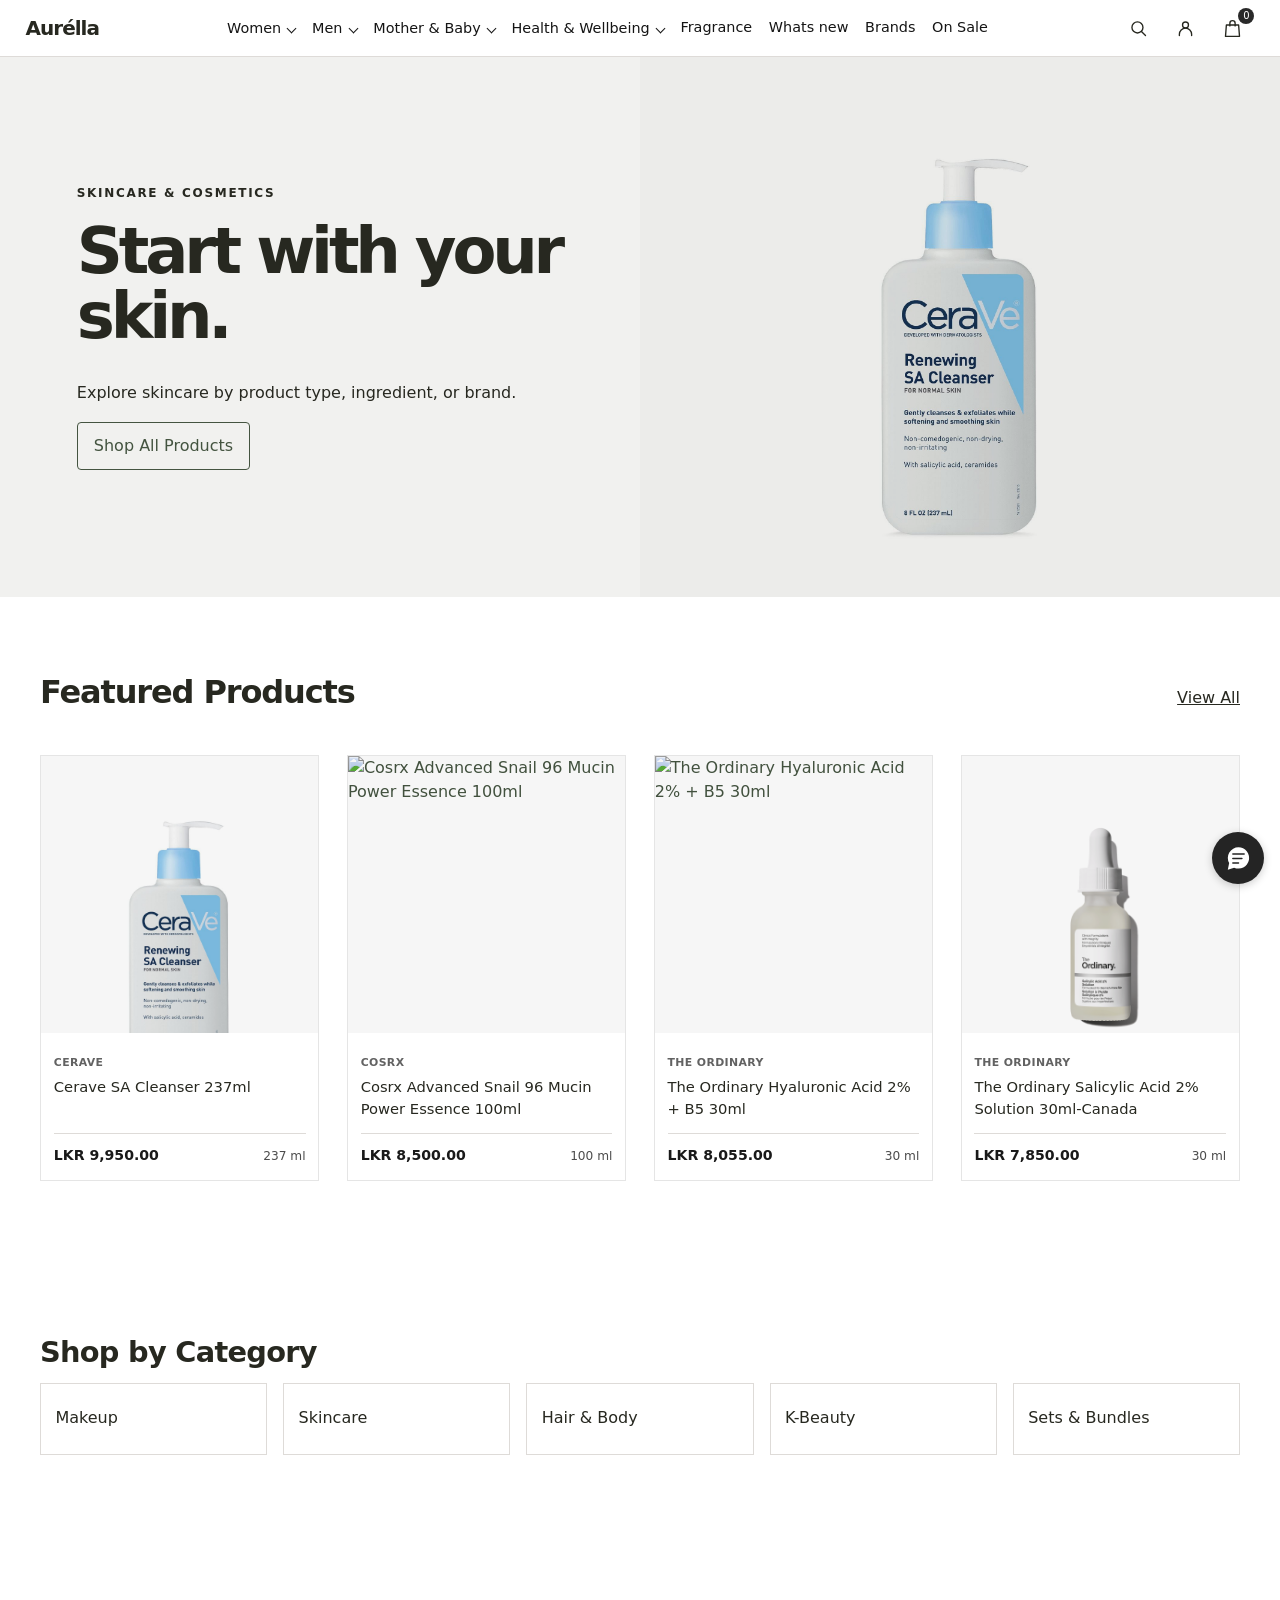
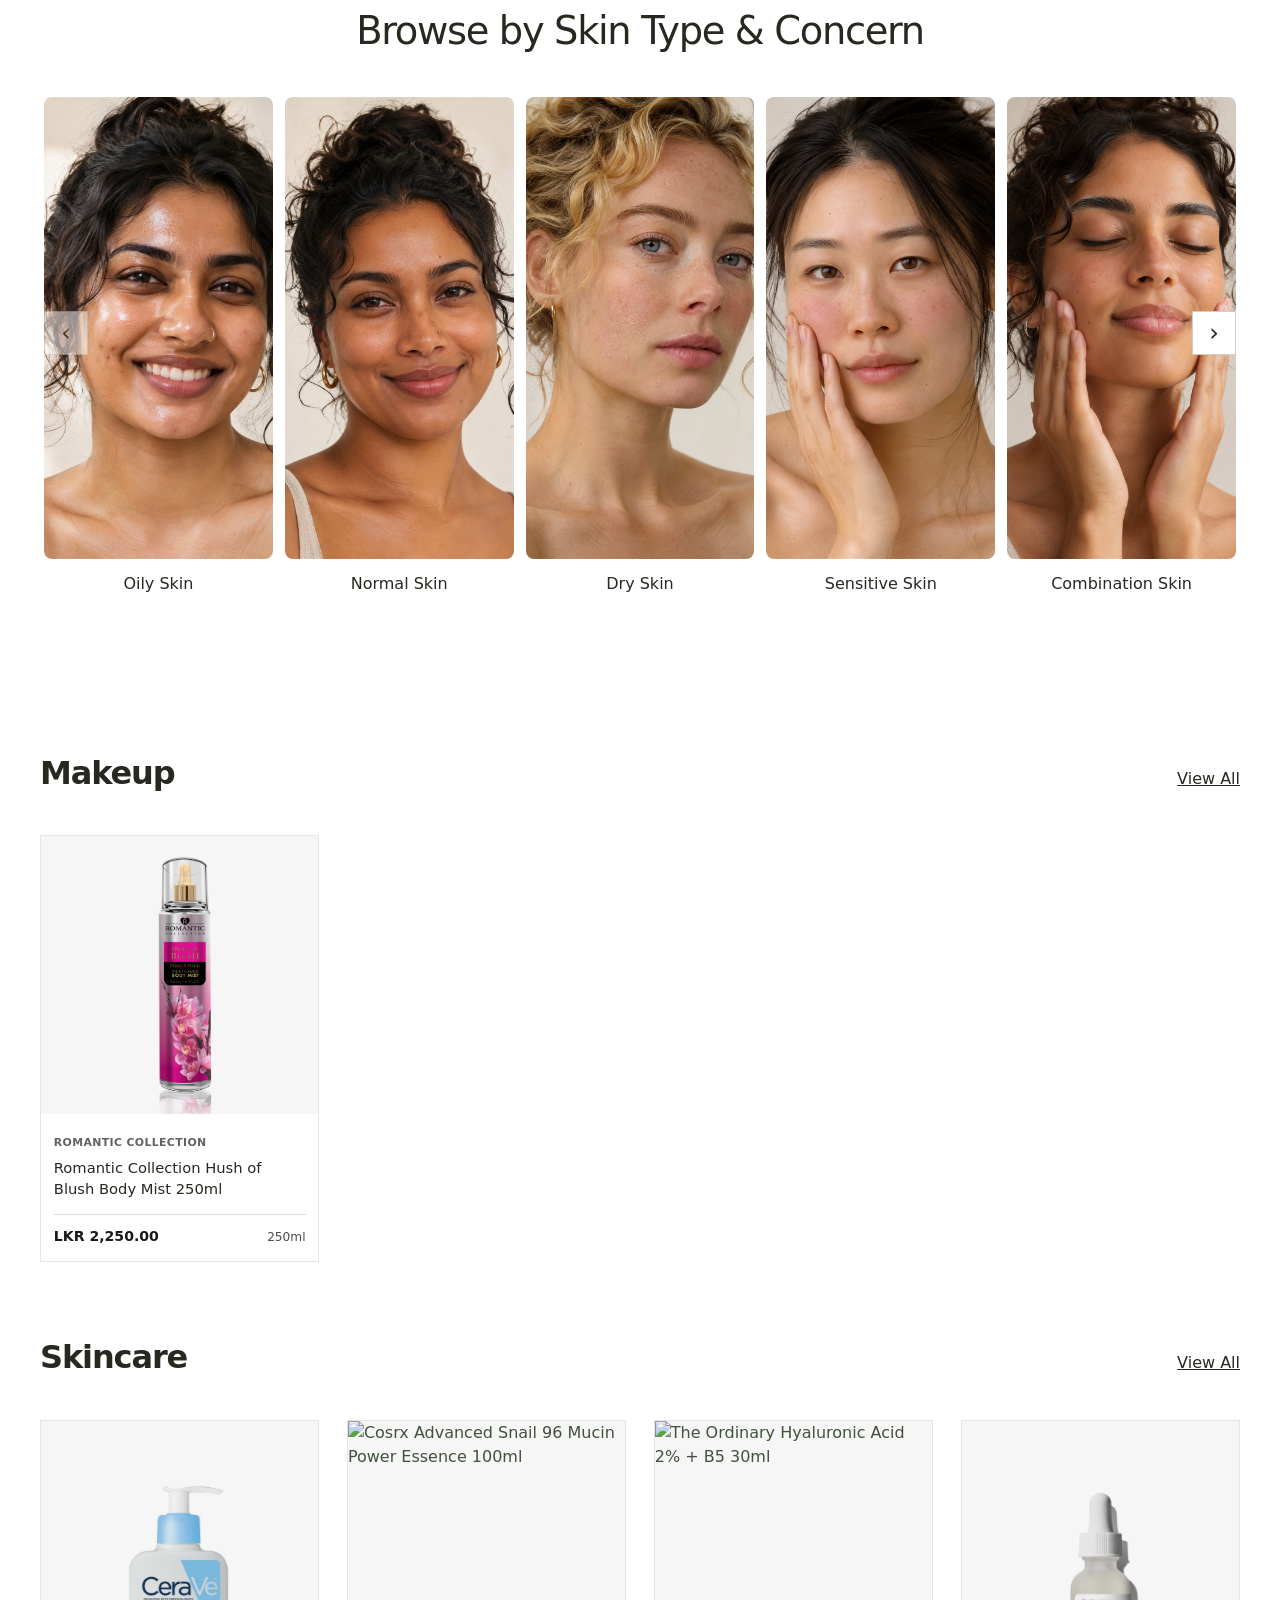
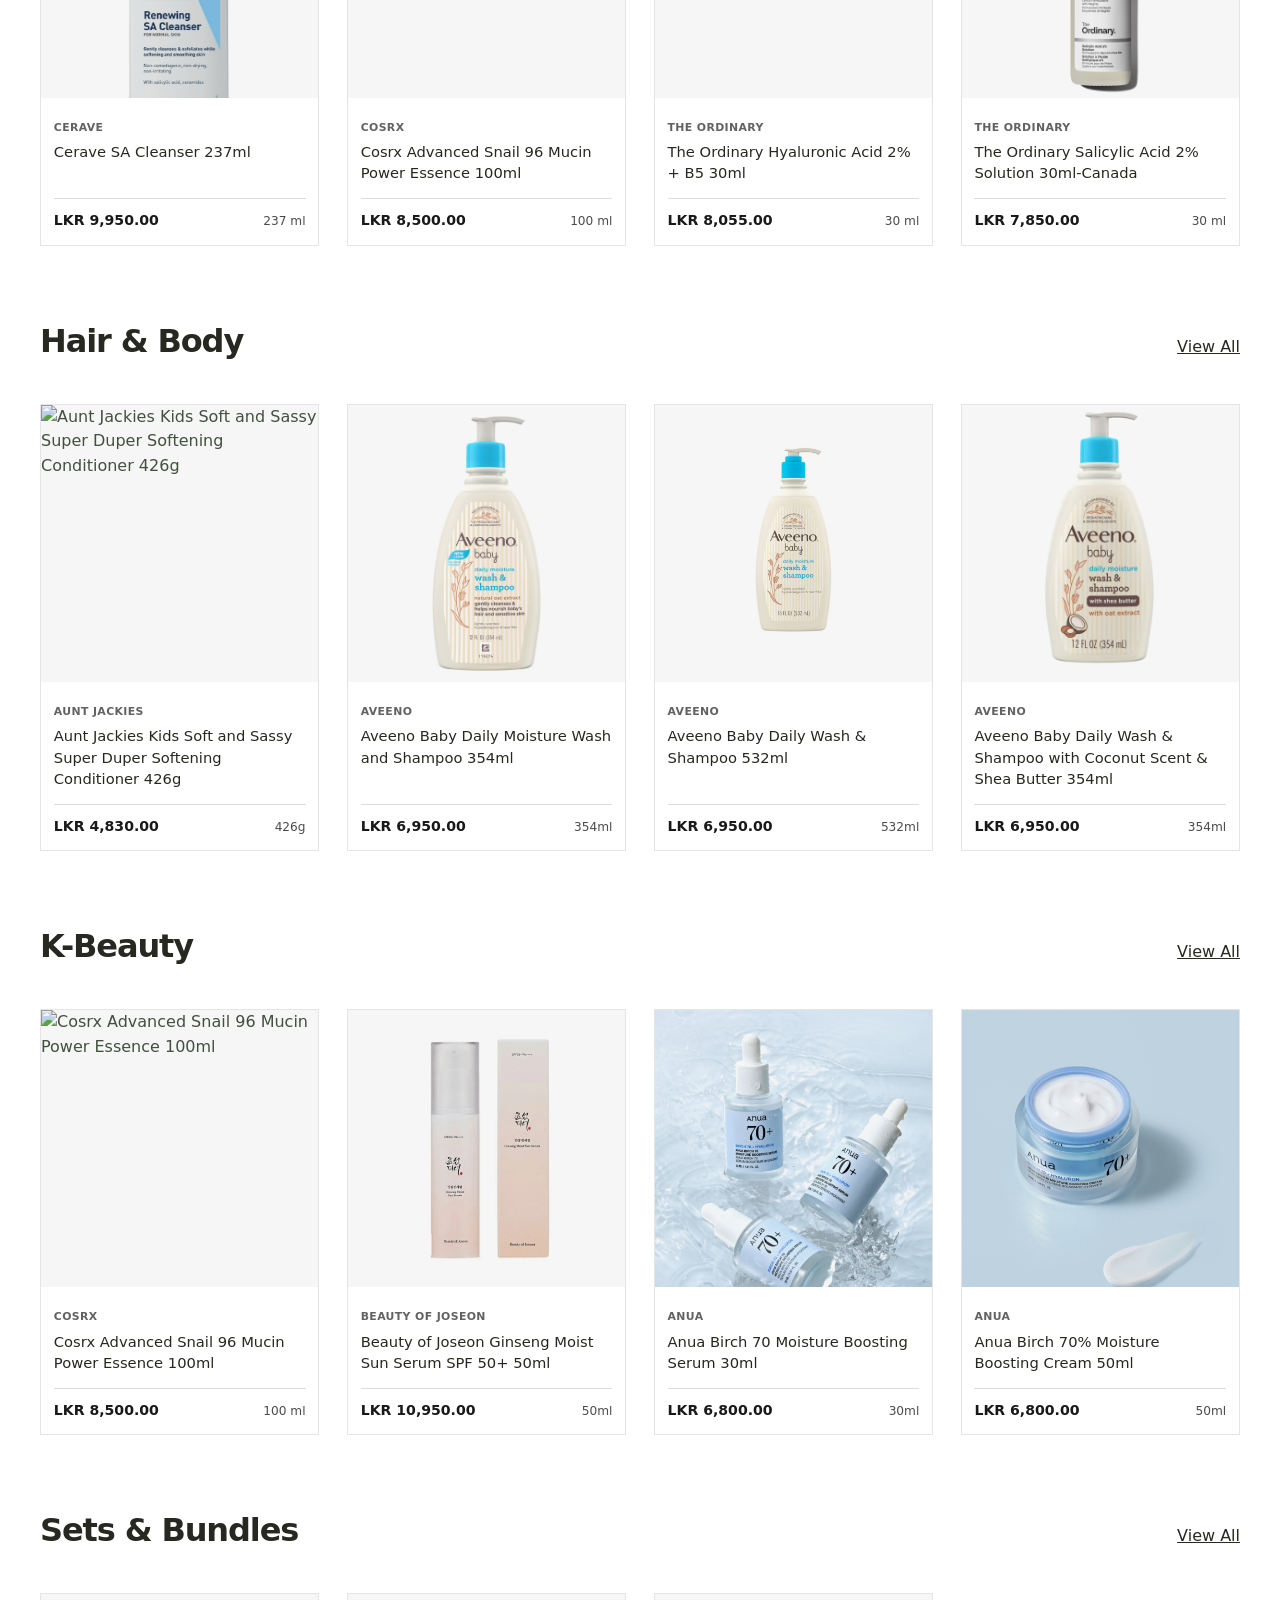
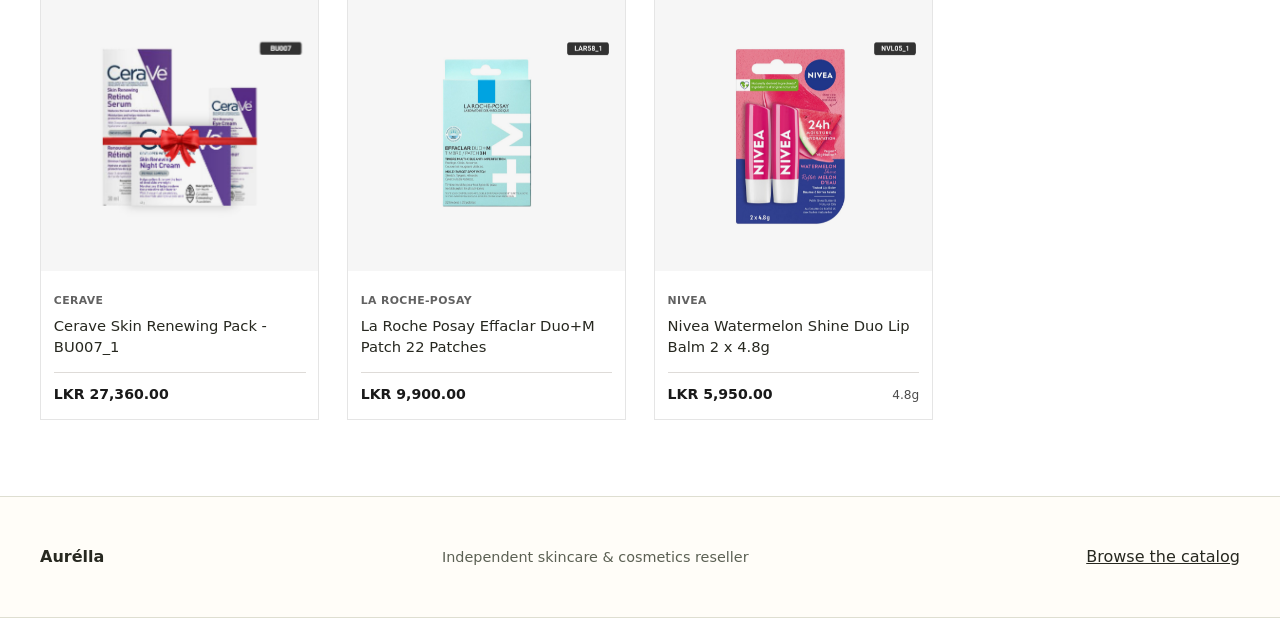
==== commit 3e9062df: "Update Aurella storefront and responsive checkout" ====
--- a/index.html
+++ b/index.html
@@ -1,4 +1,4 @@
-<!doctype html><html lang="en"><meta charset="utf-8"><meta name="viewport" content="width=device-width,initial-scale=1"><title>Aurélla | Skincare &amp; Cosmetics</title><style>:root{--bg:#fff;--paper:#fffdf8;--ink:#272820;--muted:#5b6053;--line:#deded1;--accent:#445440;--soft:#e4e9dd;font:16px/1.55 system-ui,sans-serif;color:var(--ink);background:var(--bg)}*{box-sizing:border-box}body{margin:0}a{color:inherit}button,input,select,textarea{font:inherit}button,.button{border:1px solid var(--accent);padding:.65rem 1rem;min-height:44px;border-radius:4px;background:var(--accent);color:white;cursor:pointer;text-decoration:none;display:inline-flex;align-items:center;justify-content:center}button.secondary,.button.secondary{background:transparent;color:var(--accent)}button:disabled{opacity:.5;cursor:default}a:focus-visible,button:focus-visible,input:focus-visible,textarea:focus-visible,select:focus-visible,summary:focus-visible{outline:3px solid #89603b;outline-offset:3px}h1,h2,.logo{font-family:Georgia,serif;font-weight:400;line-height:1.1;letter-spacing:-.025em}h1{font-size:clamp(2.7rem,7vw,6rem);margin:.25em 0}h2{font-size:clamp(1.8rem,4vw,3rem);margin:0 0 .5em}h3{margin:.45rem 0}.shell{width:min(1200px,calc(100% - 2rem));margin-inline:auto}.section{padding-block:clamp(2rem,6vw,5rem)}.eyebrow{font-size:.75rem;letter-spacing:.14em;text-transform:uppercase;font-weight:650}.muted{color:var(--muted)}header,footer{background:var(--paper);border-block:1px solid var(--line)}.bar{display:flex;align-items:center;justify-content:space-between;gap:1rem;min-height:72px;flex-wrap:wrap;padding-block:.6rem}.logo{font-size:2rem;text-decoration:none}.links,.row,.chips{display:flex;align-items:center;gap:.65rem;flex-wrap:wrap}.links a{padding:.45rem .2rem}.hero{background:linear-gradient(105deg,#e4e9dd,#f1eee3);padding:clamp(1.6rem,6vw,6rem);min-height:440px;display:grid;align-content:center}.hero p{max-width:34rem}.hero .button{justify-self:start}.grid{display:grid;grid-template-columns:repeat(auto-fit,minmax(min(100%,215px),1fr));gap:1rem}.card,.panel{background:var(--paper);border:1px solid var(--line);border-radius:6px;overflow:hidden}.card{display:flex;flex-direction:column}.card-body,.panel{padding:1rem}.card-body .button{margin-top:.65rem}.card a{text-decoration:none}.photo{display:grid;place-items:center;background:var(--soft);aspect-ratio:1;overflow:hidden;color:var(--accent)}.photo img{display:block;width:100%;height:100%;object-fit:contain}.browse{border-block:1px solid var(--line)}.browse h3{font-family:Georgia,serif;font-size:1.35rem;font-weight:400}.chip{border:1px solid var(--line);border-radius:99px;padding:.45rem .8rem;background:var(--paper);color:var(--ink);text-decoration:none;font-size:.9rem;min-height:44px}.split{display:grid;grid-template-columns:1fr 1fr;gap:clamp(1rem,5vw,4rem)}.stack{display:grid;gap:.8rem;align-content:start}.shop-head{display:flex;gap:.8rem;flex-wrap:wrap;align-items:end;justify-content:space-between}.shop-head form{flex:1;max-width:32rem}.form-grid{display:grid;grid-template-columns:repeat(auto-fit,minmax(min(100%,180px),1fr));gap:.8rem}label{display:grid;gap:.25rem;font-weight:550}input:not([type=checkbox]),textarea,select{width:100%;min-height:44px;padding:.55rem .65rem;border:1px solid #848779;background:var(--paper);border-radius:4px;color:var(--ink)}textarea{resize:vertical;min-height:100px}.check{display:flex;align-items:center;gap:.5rem}.check input{width:20px;height:20px}.error{color:#982c23;font-weight:600}.success{color:#315a34}.price{font-weight:650}.skip{position:fixed;top:-100px}.skip:focus{top:0;z-index:4;background:white;padding:1rem}details{padding:.85rem 0;border-top:1px solid var(--line)}summary{cursor:pointer;font-weight:600}dialog{border:1px solid var(--line);background:var(--bg);color:var(--ink);width:min(96vw,670px);max-height:92dvh;padding:1.2rem}dialog::backdrop{background:#25282185}#notice:not(:empty){position:fixed;z-index:3;bottom:1rem;right:1rem;background:var(--accent);color:white;padding:.8rem 1rem;max-width:calc(100% - 2rem);border-radius:4px}.rule{border-top:1px solid var(--line);padding-top:.85rem}.thumb{width:68px;height:68px;object-fit:contain;background:var(--soft)}.swatch{display:inline-block;width:20px;height:20px;border:1px solid #555;border-radius:50%;vertical-align:middle}.small{font-size:.9rem}.prose{white-space:pre-wrap}.spaced{justify-content:space-between}footer{padding:1.5rem 0}footer p{margin:.2rem 0}@media(max-width:640px){.split{grid-template-columns:1fr}.hero{min-height:340px}.bar{gap:.55rem}.bar .links{gap:.5rem}.catalog{grid-template-columns:repeat(2,minmax(0,1fr));gap:.55rem}.card-body{padding:.65rem}.catalog .button{width:100%;font-size:.85rem}.row{gap:.4rem}}
+<!doctype html><html lang="en"><meta charset="utf-8"><meta name="color-scheme" content="only light"><style>html{color-scheme:only light;background:#fff}body{background:#fff}</style><meta name="viewport" content="width=device-width,initial-scale=1"><title>Aurélla | Skincare &amp; Cosmetics</title><style>:root{--bg:#fff;--paper:#fffdf8;--ink:#272820;--muted:#5b6053;--line:#deded1;--accent:#445440;--soft:#e4e9dd;font:16px/1.55 system-ui,sans-serif;color:var(--ink);background:var(--bg)}*{box-sizing:border-box}body{margin:0}a{color:inherit}button,input,select,textarea{font:inherit}button,.button{border:1px solid var(--accent);padding:.65rem 1rem;min-height:44px;border-radius:4px;background:var(--accent);color:white;cursor:pointer;text-decoration:none;display:inline-flex;align-items:center;justify-content:center}button.secondary,.button.secondary{background:transparent;color:var(--accent)}button:disabled{opacity:.5;cursor:default}a:focus-visible,button:focus-visible,input:focus-visible,textarea:focus-visible,select:focus-visible,summary:focus-visible{outline:3px solid #89603b;outline-offset:3px}h1,h2,.logo{font-family:Georgia,serif;font-weight:400;line-height:1.1;letter-spacing:-.025em}h1{font-size:clamp(2.7rem,7vw,6rem);margin:.25em 0}h2{font-size:clamp(1.8rem,4vw,3rem);margin:0 0 .5em}h3{margin:.45rem 0}.shell{width:min(1200px,calc(100% - 2rem));margin-inline:auto}.section{padding-block:clamp(2rem,6vw,5rem)}.eyebrow{font-size:.75rem;letter-spacing:.14em;text-transform:uppercase;font-weight:650}.muted{color:var(--muted)}header,footer{background:var(--paper);border-block:1px solid var(--line)}.bar{display:flex;align-items:center;justify-content:space-between;gap:1rem;min-height:72px;flex-wrap:wrap;padding-block:.6rem}.logo{font-size:2rem;text-decoration:none}.links,.row,.chips{display:flex;align-items:center;gap:.65rem;flex-wrap:wrap}.links a{padding:.45rem .2rem}.hero{background:linear-gradient(105deg,#e4e9dd,#f1eee3);padding:clamp(1.6rem,6vw,6rem);min-height:440px;display:grid;align-content:center}.hero p{max-width:34rem}.hero .button{justify-self:start}.grid{display:grid;grid-template-columns:repeat(auto-fit,minmax(min(100%,215px),1fr));gap:1rem}.card,.panel{background:var(--paper);border:1px solid var(--line);border-radius:6px;overflow:hidden}.card{display:flex;flex-direction:column}.card-body,.panel{padding:1rem}.card-body .button{margin-top:.65rem}.card a{text-decoration:none}.photo{display:grid;place-items:center;background:var(--soft);aspect-ratio:1;overflow:hidden;color:var(--accent)}.photo img{display:block;width:100%;height:100%;object-fit:contain}.browse{border-block:1px solid var(--line)}.browse h3{font-family:Georgia,serif;font-size:1.35rem;font-weight:400}.chip{border:1px solid var(--line);border-radius:99px;padding:.45rem .8rem;background:var(--paper);color:var(--ink);text-decoration:none;font-size:.9rem;min-height:44px}.split{display:grid;grid-template-columns:1fr 1fr;gap:clamp(1rem,5vw,4rem)}.stack{display:grid;gap:.8rem;align-content:start}.shop-head{display:flex;gap:.8rem;flex-wrap:wrap;align-items:end;justify-content:space-between}.shop-head form{flex:1;max-width:32rem}.form-grid{display:grid;grid-template-columns:repeat(auto-fit,minmax(min(100%,180px),1fr));gap:.8rem}label{display:grid;gap:.25rem;font-weight:550}input:not([type=checkbox]),textarea,select{width:100%;min-height:44px;padding:.55rem .65rem;border:1px solid #848779;background:var(--paper);border-radius:4px;color:var(--ink)}textarea{resize:vertical;min-height:100px}.check{display:flex;align-items:center;gap:.5rem}.check input{width:20px;height:20px}.error{color:#982c23;font-weight:600}.success{color:#315a34}.price{font-weight:650}.skip{position:fixed;top:-100px}.skip:focus{top:0;z-index:4;background:white;padding:1rem}details{padding:.85rem 0;border-top:1px solid var(--line)}summary{cursor:pointer;font-weight:600}dialog{border:1px solid var(--line);background:var(--bg);color:var(--ink);width:min(96vw,670px);max-height:92dvh;padding:1.2rem}dialog::backdrop{background:#25282185}#notice:not(:empty){position:fixed;z-index:3;bottom:1rem;right:1rem;background:var(--accent);color:white;padding:.8rem 1rem;max-width:calc(100% - 2rem);border-radius:4px}.rule{border-top:1px solid var(--line);padding-top:.85rem}.thumb{width:68px;height:68px;object-fit:contain;background:var(--soft)}.swatch{display:inline-block;width:20px;height:20px;border:1px solid #555;border-radius:50%;vertical-align:middle}.small{font-size:.9rem}.prose{white-space:pre-wrap}.spaced{justify-content:space-between}footer{padding:1.5rem 0}footer p{margin:.2rem 0}@media(max-width:640px){.split{grid-template-columns:1fr}.hero{min-height:340px}.bar{gap:.55rem}.bar .links{gap:.5rem}.catalog{grid-template-columns:repeat(2,minmax(0,1fr));gap:.55rem}.card-body{padding:.65rem}.catalog .button{width:100%;font-size:.85rem}.row{gap:.4rem}}
  .preview-title{font-size:clamp(2.5rem,6vw,4.7rem)}.catalog{grid-template-columns:repeat(4,minmax(0,1fr))}.photo img{object-fit:contain}.eyebrow{margin:0}@media(max-width:800px){.catalog{grid-template-columns:repeat(2,minmax(0,1fr))}}
 /* Catalog card layout */
 .catalog{grid-template-columns:repeat(4,minmax(0,1fr));gap:2rem clamp(1rem,2.15vw,2.25rem);margin-top:1.75rem}
@@ -73,7 +73,47 @@
 @media(min-width:1700px){#featured-grid.catalog{grid-template-columns:repeat(6,minmax(0,1fr))}}
 
 @media(min-width:1440px){.skin-browse .shell{width:min(1840px,calc(100% - 4rem))}}@media(min-width:1700px){.skin-track{grid-auto-columns:calc((100% - 3.75rem)/6)}}
-.home-departments .home-tiles{grid-template-columns:repeat(auto-fit,minmax(140px,1fr))}.home-departments h2{font:600 1.8rem system-ui,sans-serif}.collection-row+.collection-row{padding-top:0}@media(min-width:1440px){.collection-row,.home-departments{width:min(1840px,calc(100% - 4rem))}.collection-row .catalog{grid-template-columns:repeat(5,minmax(0,1fr))}}@media(min-width:1700px){.collection-row .catalog{grid-template-columns:repeat(6,minmax(0,1fr))}}</style><style>.store-nav .nav-inner{display:flex;justify-content:space-between;flex-wrap:wrap}.store-nav .nav-links{gap:clamp(.6rem,1.3vw,1.6rem)}.nav-tools{display:flex;gap:.65rem;align-items:center;flex-wrap:wrap}.nav-tools a{font-size:.85rem;text-decoration:none}.nav-tools a:hover{text-decoration:underline}.nav-tools .nav-action{border:1px solid;padding:.35rem .75rem;border-radius:999px}.preview-cart-row{display:flex;align-items:center;justify-content:space-between;gap:1rem;border-bottom:1px solid #ddd;padding:1rem 0}@media(max-width:850px){.store-nav .nav-links{order:3;width:100%}}</style><header class="store-nav"><div class="nav-inner"><a class="logo" href="Aurella-preview.html">Aurélla</a><nav class="nav-links" aria-label="Main"><button class="department-trigger" type="button" aria-expanded="false" aria-controls="department-panel-0">Women</button><button class="department-trigger" type="button" aria-expanded="false" aria-controls="department-panel-1">Men</button><button class="department-trigger" type="button" aria-expanded="false" aria-controls="department-panel-2">Mother &amp; Baby</button><button class="department-trigger" type="button" aria-expanded="false" aria-controls="department-panel-3">Health &amp; Wellbeing</button><a href="Aurella-shop.html?q=fragrance">Fragrance</a><a href="Aurella-shop.html?view=new">Whats new</a><a href="Aurella-shop.html?view=brands">Brands</a><a href="Aurella-shop.html?view=sale">On Sale</a></nav><div class="nav-tools"><a href="Aurella-shop.html#search" aria-label="Search" title="Search"><svg width="21" height="21" viewBox="0 0 24 24" fill="none" stroke="currentColor" stroke-width="1.55" stroke-linecap="round" stroke-linejoin="round" aria-hidden="true"><circle cx="10.8" cy="10.8" r="6.3"/><path d="m15.4 15.4 4.6 4.6"/></svg></a><a href="Aurella-profile.html" aria-label="Profile" title="Profile"><svg width="21" height="21" viewBox="0 0 24 24" fill="none" stroke="currentColor" stroke-width="1.55" stroke-linecap="round" stroke-linejoin="round" aria-hidden="true"><circle cx="12" cy="8" r="3.4"/><path d="M5 20v-1.4a7 7 0 0 1 14 0V20"/></svg></a><a class="nav-action" href="Aurella-cart.html" aria-label="View Cart" title="View Cart"><svg width="21" height="21" viewBox="0 0 24 24" fill="none" stroke="currentColor" stroke-width="1.55" stroke-linecap="round" stroke-linejoin="round" aria-hidden="true"><path d="M5 8h14l1 13H4L5 8Z"/><path d="M9 9V6a3 3 0 0 1 6 0v3"/></svg><span id="preview-cart-count">0</span></a></div></div><div class="department-panel" id="department-panel-0" hidden><div class="mega-inner women-menu"><div class="women-column"><section><h2>Makeup</h2><a href="Aurella-shop.html?q=foundation">Foundation</a><a href="Aurella-shop.html?q=concealer">Concealer</a><a href="Aurella-shop.html?q=powder">Compact Powder / Loose Powder</a><a href="Aurella-shop.html?q=eyeshadow">Eyeshadows</a><a href="Aurella-shop.html?q=eyeliner">Eye Liner</a><a href="Aurella-shop.html?q=mascara">Mascara</a><a href="Aurella-shop.html?q=lip%20glos">Lip Gloss</a><a href="Aurella-shop.html?q=lipstick">Lipsticks</a><a href="Aurella-shop.html?q=lip%20balm">Lip Balm</a><a href="Aurella-shop.html?q=blusher">Blushers</a><a href="Aurella-shop.html?q=makeup%20remover">Makeup Removers</a><a href="Aurella-shop.html?q=tools%20%26%20accessorie">Tools &amp; Accessories</a><a href="Aurella-shop.html?q=vegan">Vegan</a></section><section><h2>Face</h2><a href="Aurella-shop.html?q=face%20serum">Face Serum</a><a href="Aurella-shop.html?q=foundation">Foundations</a><a href="Aurella-shop.html?q=powder">Powders</a><a href="Aurella-shop.html?q=concealer">Concealers</a><a href="Aurella-shop.html?q=blusher">Blushers</a><a href="Aurella-shop.html?q=primer">Primers</a><a href="Aurella-shop.html?q=bb%20cream">BB Creams</a><a href="Aurella-shop.html?q=hyperpigmentation">Hyperpigmentation</a></section></div><div class="women-column"><section><h2>Lips</h2><a href="Aurella-shop.html?q=lip%20balm">Lip Balm</a><a href="Aurella-shop.html?q=lipstick">Lipsticks</a><a href="Aurella-shop.html?q=lip%20glos">Lip Gloss</a><a href="Aurella-shop.html?q=lip%20liner">Lip Liners</a></section><section><h2>Eyes</h2><a href="Aurella-shop.html?q=mascara">Mascara</a><a href="Aurella-shop.html?q=eyeshadow">Eyeshadows</a><a href="Aurella-shop.html?q=eyeliner">Eyeliners &amp; Pencils</a><a href="Aurella-shop.html?q=eyeshadow%20palette">Eyeshadow palettes</a><a href="Aurella-shop.html?q=eye%20makeup%20remover">Eye makeup remover</a><a href="Aurella-shop.html?q=eye%20accessorie">Eye accessories</a></section><section><h2>Nails</h2><a href="Aurella-shop.html?q=nail%20polish">Nail polish</a><a href="Aurella-shop.html?q=top%20%26%20base%20coat">Top &amp; base coats</a><a href="Aurella-shop.html?q=effects%20%26%20nail%20art">Effects &amp; nail art</a><a href="Aurella-shop.html?q=nail%20care%20%26%20treatment">Nail care &amp; treatment</a><a href="Aurella-shop.html?q=nail%20polish%20remover">Nail polish removers</a><a href="Aurella-shop.html?q=nail%20accessorie">Nail accessories</a></section></div><div class="women-column"><section><h2>Skin</h2><a href="Aurella-shop.html?q=face%20care">Face Care</a><a href="Aurella-shop.html?q=lip%20care">Lip Care</a><a href="Aurella-shop.html?q=eye%20care">Eye Care</a><a href="Aurella-shop.html?q=body%20care">Body Care</a><a href="Aurella-shop.html?q=hand%20care">Hand Care</a></section><section><h2>Women Toiletries</h2><a href="Aurella-shop.html?q=body%20wash">Bath &amp; Shower</a><a href="Aurella-shop.html?q=hand%20wash">Hand Wash &amp; Gel</a><a href="Aurella-shop.html?q=soap">Soap</a><a href="Aurella-shop.html?q=bath%20salt">Bath Salts</a><a href="Aurella-shop.html?q=bathing%20accessorie">Bathing Accessories</a><a href="Aurella-shop.html?q=deodorant">Deodorant</a><a href="Aurella-shop.html?q=body%20sprays%20%26%20mist">Body Sprays &amp; Mist</a><a href="Aurella-shop.html?q=dental">Dental</a><a href="Aurella-shop.html?q=hair%20removal">Female Hair Removal</a></section></div><div class="women-column"><section><h2>Hair</h2><a href="Aurella-shop.html?q=shampoo">Shampoo</a><a href="Aurella-shop.html?q=conditioner">Conditioner</a><a href="Aurella-shop.html?q=dry%20shampoo">Dry Shampoo</a><a href="Aurella-shop.html?q=treatments%20%26%20oil">Treatments &amp; Oils</a><a href="Aurella-shop.html?q=hair%20styling">Hair Styling</a><a href="Aurella-shop.html?q=hair%20colour">Hair Colour</a><a href="Aurella-shop.html?q=accessorie">Accessories</a></section><section><h2>Sun &amp; Tan</h2><a href="Aurella-shop.html?q=spf">Sun Care</a><a href="Aurella-shop.html?q=tanning">Tanning</a></section><section><h2><a href="Aurella-shop.html?q=fragrance">Fragrance</a></h2></section></div></div></div><div class="department-panel" id="department-panel-1" hidden><div class="mega-inner women-menu men-menu"><div class="women-column"><section><h2>Men Skin Care</h2><a href="Aurella-shop.html?q=men%20moistur">Men Moisturisers</a><a href="Aurella-shop.html?q=men%20face%20wash">Men Face Wash &amp; Scrub</a><a href="Aurella-shop.html?q=men%20scrub">Men Wash &amp; Exfoliators</a><a href="Aurella-shop.html?q=men%20body">Men Body Care</a><a href="Aurella-shop.html?q=men%20vegan">Men Vegan</a></section></div><div class="women-column"><section><h2>Men Toiletries</h2><a href="Aurella-shop.html?q=men%20shower">Men Bath &amp; Shower</a><a href="Aurella-shop.html?q=men%20hand%20wash">Men Hand Wash &amp; Gel</a><a href="Aurella-shop.html?q=men%20deodorant">Men Deodorant</a><a href="Aurella-shop.html?q=men%20body%20spray">Men Body Sprays &amp; Mist</a><a href="Aurella-shop.html?q=men%20dental">Men Dental</a><a href="Aurella-shop.html?q=men%20shaving">Men Shaving</a><a href="Aurella-shop.html?q=men%20travel">Men Travel</a></section><section><h2>Men Hair</h2><a href="Aurella-shop.html?q=men%20shampoo">Men Shampoo &amp; Conditioner</a><a href="Aurella-shop.html?q=men%20styling">Men Hair Styling</a><a href="Aurella-shop.html?q=men%20hair%20oil">Men Hair Treatments &amp; Oils</a></section></div><div class="women-column"><section><h2>Sun &amp; Tan</h2><a href="Aurella-shop.html?q=spf">Sun Care</a><a href="Aurella-shop.html?q=tanning">Tanning</a></section><section class="men-direct"><h2><a href="Aurella-shop.html?q=beard">Men Beard Care</a></h2></section><section class="men-direct"><h2><a href="Aurella-shop.html?q=men%20fragrance">Men Fragrance</a></h2></section></div></div></div><div class="department-panel" id="department-panel-2" hidden><div class="mega-inner women-menu mother-menu"><div class="women-column"><section><h2><a href="Aurella-shop.html?q=stretch+mark">Mother</a></h2></section></div><div class="women-column"><section><h2>Babies and Kids</h2><a href="Aurella-shop.html?q=baby+wipes">Baby Wipes</a><a href="Aurella-shop.html?q=baby+lotion">Kids Oil and Lotion</a><a href="Aurella-shop.html?q=baby+wash">Kids Bath and Shower</a></section></div></div></div><div class="department-panel" id="department-panel-3" hidden><div class="wellness-menu"><section><h2><a href="Aurella-shop.html?q=men">Men Health</a></h2><h2><a href="Aurella-shop.html?q=women">Women Health</a></h2></section><section><h2>Sexual Wellness</h2><a href="Aurella-shop.html?q=condom">Condoms &amp; Lubes</a></section><div class="wellness-feature"><div><h2>Explore Sexual Wellness</h2><a href="Aurella-shop.html?q=condom">Discover</a></div></div></div></div></header><main><section class="home-hero"><div class="home-hero-copy"><p class="eyebrow">Skincare &amp; cosmetics</p><h1>Start with your skin.</h1><p>Explore skincare by product type, ingredient, or brand.</p><a class="button secondary" href="Aurella-shop.html">Shop All Products</a></div><div class="home-hero-art" id="hero-art"></div></section><section class="shell section"><div class="home-heading"><h2>Featured Products</h2><a href="Aurella-shop.html">View All</a></div><div class="grid catalog" id="featured-grid"></div></section><section class="shell section home-departments"><h2>Shop by Category</h2><nav class="home-tiles" aria-label="Shop by category"><a href="Aurella-shop.html?collection=makeup">Makeup</a><a href="Aurella-shop.html?collection=skincare">Skincare</a><a href="Aurella-shop.html?collection=hair-body">Hair &amp; Body</a><a href="Aurella-shop.html?collection=k-beauty">K-Beauty</a><a href="Aurella-shop.html?collection=sets">Sets &amp; Bundles</a></nav></section><section class="skin-browse"><div class="shell section"><h2>Browse by Skin Type &amp; Concern</h2><div class="skin-slider"><div class="skin-track"><a class="skin-tile" href="Aurella-shop.html?q=oily"><img src="Aurella/skin/oily.jpg?v=2" alt="" width="308" height="462" loading="lazy"><span>Oily Skin</span></a><a class="skin-tile" href="Aurella-shop.html?q=normal"><img src="Aurella/skin/normal.jpg?v=2" alt="" width="308" height="462" loading="lazy"><span>Normal Skin</span></a><a class="skin-tile" href="Aurella-shop.html?q=dry"><img src="Aurella/skin/dry.jpg?v=2" alt="" width="308" height="462" loading="lazy"><span>Dry Skin</span></a><a class="skin-tile" href="Aurella-shop.html?q=sensitive"><img src="Aurella/skin/sensitive.jpg?v=2" alt="" width="308" height="462" loading="lazy"><span>Sensitive Skin</span></a><a class="skin-tile" href="Aurella-shop.html?q=combination"><img src="Aurella/skin/combination.jpg?v=2" alt="" width="308" height="462" loading="lazy"><span>Combination Skin</span></a><a class="skin-tile" href="Aurella-shop.html?q=retinol"><img src="Aurella/skin/aging.jpg?v=2" alt="" width="308" height="462" loading="lazy"><span>Signs of Aging</span></a><a class="skin-tile" href="Aurella-shop.html?q=hydrating"><img src="Aurella/skin/dryness.jpg?v=2" alt="" width="308" height="462" loading="lazy"><span>Dryness</span></a><a class="skin-tile" href="Aurella-shop.html?q=exfoliating"><img src="Aurella/skin/uneven.jpg?v=2" alt="" width="308" height="462" loading="lazy"><span>Uneven Texture</span></a><a class="skin-tile" href="Aurella-shop.html?q=brightening"><img src="Aurella/skin/dark-spots.jpg?v=2" alt="" width="308" height="462" loading="lazy"><span>Dark Spots</span></a><a class="skin-tile" href="Aurella-shop.html?q=acne"><img src="Aurella/skin/blemishes.jpg?v=2" alt="" width="308" height="462" loading="lazy"><span>Blemishes</span></a><a class="skin-tile" href="Aurella-shop.html?q=vitamin%20c"><img src="Aurella/skin/dullness.jpg?v=2" alt="" width="308" height="462" loading="lazy"><span>Dullness</span></a></div><button class="skin-arrow skin-prev" type="button" aria-label="Previous skin types and concerns">‹</button><button class="skin-arrow skin-next" type="button" aria-label="Next skin types and concerns">›</button></div></div></section><section class="shell section collection-row"><div class="home-heading"><h2>Makeup</h2><a href="Aurella-shop.html?collection=makeup">View All</a></div><div class="grid catalog" id="collection-makeup"></div></section><section class="shell section collection-row"><div class="home-heading"><h2>Skincare</h2><a href="Aurella-shop.html?collection=skincare">View All</a></div><div class="grid catalog" id="collection-skincare"></div></section><section class="shell section collection-row"><div class="home-heading"><h2>Hair &amp; Body</h2><a href="Aurella-shop.html?collection=hair-body">View All</a></div><div class="grid catalog" id="collection-hair-body"></div></section><section class="shell section collection-row"><div class="home-heading"><h2>K-Beauty</h2><a href="Aurella-shop.html?collection=k-beauty">View All</a></div><div class="grid catalog" id="collection-k-beauty"></div></section><section class="shell section collection-row"><div class="home-heading"><h2>Sets &amp; Bundles</h2><a href="Aurella-shop.html?collection=sets">View All</a></div><div class="grid catalog" id="collection-sets"></div></section></main><footer><div class="shell bar"><strong>Aurélla</strong><span class="small muted">Independent skincare &amp; cosmetics reseller</span><a href="Aurella-shop.html">Browse the catalog</a></div></footer><script id="catalog" type="application/json">[{"name":"Cerave SA Cleanser 237ml","brand":"Cerave","category":"Cleansers","sourceUrl":"https://cosmetics.lk/products/cerave-sa-cleanser-237ml","referencePrice":9950,"priceFrom":false,"sourceImages":["public/images/products/cerave/cerave-sa-cleanser-237ml/front-view.jpg","public/images/products/cerave/cerave-sa-cleanser-237ml/back-view.jpg"],"label":"237 ml"},{"name":"Cosrx Advanced Snail 96 Mucin Power Essence 100ml","brand":"COSRX","category":"Essences","sourceUrl":"https://cosmetics.lk/products/cosrx-advanced-snail-96-mucin-power-essence-100ml","referencePrice":8500,"priceFrom":false,"sourceImages":["https://www.cosrx.com/cdn/shop/files/Snail_96_Hero-banner-slider_1024x1024.png?v=1763517851","https://www.cosrx.com/cdn/shop/files/Snail_96_Skin_Type_2.png?v=1764148800&width=1200"],"label":"100 ml"},{"name":"The Ordinary Hyaluronic Acid 2% + B5 30ml","brand":"The Ordinary","category":"Serums","sourceUrl":"https://cosmetics.lk/products/the-ordinary-hyaluronic-acid-2-b5-30ml","referencePrice":8055,"priceFrom":false,"sourceImages":["https://theordinary.com/dw/image/v2/BFKJ_PRD/on/demandware.static/-/Sites-deciem-master/default/dw56cd0f2e/Images/products/The%20Ordinary/rdn-hyaluronic-acid-2pct-b5-30ml.png?sh=800&sm=fit&sw=800","https://theordinary.com/on/demandware.static/-/Sites-deciem-master/default/dwdcea4df3/Images/products/The%20Ordinary/How-to-use-videos-thumbnails/ord-hyaluronic-acid-2pct-b5-how-to-use-thumbnail.jpg"],"label":"30 ml"},{"name":"The Ordinary Salicylic Acid 2% Solution 30ml-Canada","brand":"The Ordinary","category":"Serums","sourceUrl":"https://cosmetics.lk/products/the-ordinary-salicylic-acid-2-solution-30ml-2","referencePrice":7850,"priceFrom":false,"sourceImages":["public/images/products/the-ordinary/the-ordinary-salicylic-acid-2-solution-30ml-2/official-bottle.png","public/images/products/the-ordinary/the-ordinary-salicylic-acid-2-solution-30ml-2/application.jpg","public/images/products/the-ordinary/the-ordinary-salicylic-acid-2-solution-30ml-2/benefits-01.jpg","public/images/products/the-ordinary/the-ordinary-salicylic-acid-2-solution-30ml-2/benefits-02.jpg","public/images/products/the-ordinary/the-ordinary-salicylic-acid-2-solution-30ml-2/benefits-03.jpg"],"label":"30 ml"},{"name":"Beauty of Joseon Ginseng Moist Sun Serum SPF 50+ 50ml","brand":"Beauty of Joseon","category":"Serums","sourceUrl":"https://cosmetics.lk/products/beauty-of-joseon-ginseng-moist-sun-serum-spf-50-50ml","referencePrice":10950,"priceFrom":false,"sourceImages":[],"label":"50ml"},{"name":"Cetaphil Advanced Defence Serum 30ml","brand":"Cetaphil","category":"Serums","sourceUrl":"https://cosmetics.lk/products/cetaphil-advanced-defence-serum-30ml","referencePrice":9850,"priceFrom":false,"sourceImages":[],"label":"30ml"}]</script><style>.nav-tools{gap:.2rem}.nav-tools a,.nav-tools .nav-action{position:relative;display:grid;place-items:center;width:44px;height:44px;padding:0;border:0;border-radius:50%}.nav-tools a:hover{background:#f4f4f4}.nav-tools #preview-cart-count{position:absolute;top:2px;right:0;min-width:16px;height:16px;padding-inline:3px;border-radius:999px;background:#292929;color:white;font-size:10px;line-height:16px;text-align:center}</style><style>.store-nav .nav-links{flex-wrap:wrap;overflow:visible}.department-nav{position:relative;border:0;padding:0}.department-nav summary{list-style:none;font-size:.9rem;font-weight:400;padding:.5rem 0;display:flex;align-items:center;gap:.45rem}.department-nav summary::-webkit-details-marker{display:none}.department-nav summary:after{content:"";width:6px;height:6px;border:solid currentColor;border-width:0 1px 1px 0;transform:rotate(45deg)}.department-nav[open] div{position:absolute;z-index:8;min-width:145px;background:#fff;border:1px solid #ddd;padding:.45rem .75rem}.department-nav div a{display:block}</style><style>.store-nav{position:relative;z-index:10}.store-nav .department-nav{position:static}.department-nav[open]>summary{box-shadow:0 2px #343434}.store-nav .department-nav[open]>.mega-menu{position:absolute;inset:auto 0 auto;top:100%;min-width:0;padding:0;border:0;border-block:1px solid #e6e6e6;background:#fff;box-shadow:0 8px 18px #0001;max-height:75vh;overflow:auto}.mega-inner{width:min(1440px,calc(100% - 3rem));margin:auto;padding:2.5rem 0 3rem;display:grid;grid-template-columns:repeat(3,minmax(0,1fr)) minmax(165px,255px);gap:clamp(1rem,4vw,4rem);white-space:normal}.mega-inner h2{font:500 .95rem system-ui,sans-serif;letter-spacing:0;margin:0 0 .6rem}.store-nav .mega-inner section a{font-size:.85rem;padding:.32rem 0;color:#4d4d55}.store-nav .mega-inner .mega-product{display:grid;gap:.45rem;background:#f7f7f7;border-radius:10px;padding:1rem;align-self:start}.mega-product img{width:100%;aspect-ratio:1;object-fit:contain;mix-blend-mode:multiply}.mega-product small{color:#666}.mega-product strong{font-weight:500}@media(max-width:700px){.mega-inner{grid-template-columns:repeat(2,minmax(0,1fr));gap:1.2rem;padding:1.25rem 0}}</style><style>.mega-inner.women-menu{grid-template-columns:repeat(4,minmax(0,1fr));gap:0;padding-block:1.5rem}.women-column{padding-inline:1.4rem;border-inline-start:1px solid #d3d8d6}.women-column:first-child{border:0}.women-column section+section{margin-top:2.5rem}.store-nav .women-column h2{font-size:1rem;color:#203c36;margin-bottom:.35rem}.store-nav .women-column section a{color:#536963}.store-nav .women-column h2 a{font-size:inherit;color:inherit;padding:0}@media(max-width:720px){.mega-inner.women-menu{grid-template-columns:repeat(2,minmax(0,1fr));row-gap:2rem}.women-column:nth-child(odd){border:0}.women-column{padding-inline:.65rem}}</style><style>.mega-inner.men-menu{grid-template-columns:repeat(3,minmax(0,1fr))}.men-menu .men-direct+.men-direct{margin-top:.75rem}@media(max-width:640px){.mega-inner.men-menu{grid-template-columns:1fr}.men-menu .women-column{border:0}.men-menu .women-column+.women-column{border-top:1px solid #d3d8d6;padding-top:1rem}}</style><style>.store-nav .department-nav:has(.mother-menu){position:relative}.store-nav .department-nav[open]>.mega-menu:has(.mother-menu){inset:auto auto auto 0;top:100%;width:min(440px,calc(100vw - 2rem));border:1px solid #d3d8d6}.mega-inner.mother-menu{width:100%;min-height:248px;grid-template-columns:repeat(2,minmax(0,1fr))}.mother-menu .women-column{padding-inline:1.4rem}@media(max-width:850px){.store-nav .department-nav:has(.mother-menu){position:static}.store-nav .department-nav[open]>.mega-menu:has(.mother-menu){left:1rem}.mother-menu .women-column{padding-inline:.8rem}}</style><style>.store-nav .department-nav[open]>.mega-menu:has(.wellness-menu){width:min(884px,calc(100% - 2rem));margin-inline:auto}.wellness-menu{display:grid;grid-template-columns:1fr 1fr 2fr;min-height:250px;white-space:normal}.wellness-menu section{margin:24px 0;padding:0 24px}.wellness-menu section+section{border-left:1px solid #d3d8d6}.wellness-menu h2{font:500 1rem system-ui,sans-serif;color:#203c36;margin:0 0 .55rem}.store-nav .wellness-menu section a{color:#536963;padding:.25rem 0}.wellness-feature{position:relative;display:grid;align-items:end;min-height:190px;background:#324741;color:white;overflow:hidden}.wellness-feature img{position:absolute;inset:0;width:100%;height:100%;object-fit:contain;opacity:.4}.wellness-feature>div{position:relative;padding:1.75rem}.wellness-feature h2{color:white;font-size:1.4rem}.store-nav .wellness-feature a{display:inline-block;border:1px solid white;color:white;padding:.45rem .75rem}@media(max-width:650px){.wellness-menu{grid-template-columns:1fr 1fr}.wellness-menu section{padding-inline:.8rem}.wellness-feature{grid-column:1/-1}}</style><style>.store-nav .department-trigger{background:#fff;color:#151515;border:0;border-radius:0;padding:.5rem 0;font-size:.9rem;gap:.45rem}.department-trigger::after{content:"";width:6px;height:6px;border:solid currentColor;border-width:0 1px 1px 0;transform:rotate(45deg)}.department-trigger[aria-expanded=true]{box-shadow:0 2px #343434}.department-panel{position:absolute;top:100%;left:0;right:0;z-index:20;background:#fff;border-block:1px solid #ddd;box-shadow:0 8px 18px #0001;max-height:70vh;overflow:auto}.department-panel[hidden]{display:none}.department-panel:has(.mother-menu){width:min(440px,calc(100% - 2rem));margin-inline:auto}.department-panel:has(.wellness-menu){width:min(884px,calc(100% - 2rem));margin-inline:auto}.store-nav .department-panel section a{display:block}</style><script>
+.home-departments .home-tiles{grid-template-columns:repeat(auto-fit,minmax(140px,1fr))}.home-departments h2{font:600 1.8rem system-ui,sans-serif}.collection-row+.collection-row{padding-top:0}@media(min-width:1440px){.collection-row,.home-departments{width:min(1840px,calc(100% - 4rem))}.collection-row .catalog{grid-template-columns:repeat(5,minmax(0,1fr))}}@media(min-width:1700px){.collection-row .catalog{grid-template-columns:repeat(6,minmax(0,1fr))}}</style><style>.store-nav .nav-inner{display:flex;justify-content:space-between;flex-wrap:wrap}.store-nav .nav-links{gap:clamp(.6rem,1.3vw,1.6rem)}.nav-tools{display:flex;gap:.65rem;align-items:center;flex-wrap:wrap}.nav-tools a{font-size:.85rem;text-decoration:none}.nav-tools a:hover{text-decoration:underline}.nav-tools .nav-action{border:1px solid;padding:.35rem .75rem;border-radius:999px}.preview-cart-row{display:flex;align-items:center;justify-content:space-between;gap:1rem;border-bottom:1px solid #ddd;padding:1rem 0}@media(max-width:850px){.store-nav .nav-links{order:3;width:100%}}</style><header class="store-nav"><div class="nav-inner"><a class="logo" href="Aurella-preview.html">Aurélla</a><nav class="nav-links" id="main-navigation" aria-label="Main"><button class="department-trigger" type="button" aria-expanded="false" aria-controls="department-panel-0">Women</button><button class="department-trigger" type="button" aria-expanded="false" aria-controls="department-panel-1">Men</button><button class="department-trigger" type="button" aria-expanded="false" aria-controls="department-panel-2">Mother &amp; Baby</button><button class="department-trigger" type="button" aria-expanded="false" aria-controls="department-panel-3">Health &amp; Wellbeing</button><a href="Aurella-shop.html?q=fragrance">Fragrance</a><a href="Aurella-shop.html?view=new">Whats new</a><a href="Aurella-shop.html?view=brands">Brands</a><a href="Aurella-shop.html?view=sale">On Sale</a><a class="mobile-account" href="Aurella-profile.html">Profile</a></nav><div class="nav-tools"><a href="Aurella-shop.html#search" aria-label="Search" title="Search"><svg width="21" height="21" viewBox="0 0 24 24" fill="none" stroke="currentColor" stroke-width="1.55" stroke-linecap="round" stroke-linejoin="round" aria-hidden="true"><circle cx="10.8" cy="10.8" r="6.3"/><path d="m15.4 15.4 4.6 4.6"/></svg></a><a href="Aurella-profile.html" aria-label="Profile" title="Profile"><svg width="21" height="21" viewBox="0 0 24 24" fill="none" stroke="currentColor" stroke-width="1.55" stroke-linecap="round" stroke-linejoin="round" aria-hidden="true"><circle cx="12" cy="8" r="3.4"/><path d="M5 20v-1.4a7 7 0 0 1 14 0V20"/></svg></a><a class="nav-action" href="Aurella-cart.html" aria-label="View Cart" title="View Cart"><svg width="21" height="21" viewBox="0 0 24 24" fill="none" stroke="currentColor" stroke-width="1.55" stroke-linecap="round" stroke-linejoin="round" aria-hidden="true"><path d="M5 8h14l1 13H4L5 8Z"/><path d="M9 9V6a3 3 0 0 1 6 0v3"/></svg><span id="preview-cart-count">0</span></a><button class="mobile-menu-toggle" type="button" aria-label="Open menu" aria-expanded="false" aria-controls="main-navigation">☰</button></div></div><div class="department-panel" id="department-panel-0" hidden><div class="mega-inner women-menu"><div class="women-column"><section><h2>Makeup</h2><a href="Aurella-shop.html?q=foundation">Foundation</a><a href="Aurella-shop.html?q=concealer">Concealer</a><a href="Aurella-shop.html?q=powder">Compact Powder / Loose Powder</a><a href="Aurella-shop.html?q=eyeshadow">Eyeshadows</a><a href="Aurella-shop.html?q=eyeliner">Eye Liner</a><a href="Aurella-shop.html?q=mascara">Mascara</a><a href="Aurella-shop.html?q=lip%20glos">Lip Gloss</a><a href="Aurella-shop.html?q=lipstick">Lipsticks</a><a href="Aurella-shop.html?q=lip%20balm">Lip Balm</a><a href="Aurella-shop.html?q=blusher">Blushers</a><a href="Aurella-shop.html?q=makeup%20remover">Makeup Removers</a><a href="Aurella-shop.html?q=tools%20%26%20accessorie">Tools &amp; Accessories</a><a href="Aurella-shop.html?q=vegan">Vegan</a></section><section><h2>Face</h2><a href="Aurella-shop.html?q=face%20serum">Face Serum</a><a href="Aurella-shop.html?q=foundation">Foundations</a><a href="Aurella-shop.html?q=powder">Powders</a><a href="Aurella-shop.html?q=concealer">Concealers</a><a href="Aurella-shop.html?q=blusher">Blushers</a><a href="Aurella-shop.html?q=primer">Primers</a><a href="Aurella-shop.html?q=bb%20cream">BB Creams</a><a href="Aurella-shop.html?q=hyperpigmentation">Hyperpigmentation</a></section></div><div class="women-column"><section><h2>Lips</h2><a href="Aurella-shop.html?q=lip%20balm">Lip Balm</a><a href="Aurella-shop.html?q=lipstick">Lipsticks</a><a href="Aurella-shop.html?q=lip%20glos">Lip Gloss</a><a href="Aurella-shop.html?q=lip%20liner">Lip Liners</a></section><section><h2>Eyes</h2><a href="Aurella-shop.html?q=mascara">Mascara</a><a href="Aurella-shop.html?q=eyeshadow">Eyeshadows</a><a href="Aurella-shop.html?q=eyeliner">Eyeliners &amp; Pencils</a><a href="Aurella-shop.html?q=eyeshadow%20palette">Eyeshadow palettes</a><a href="Aurella-shop.html?q=eye%20makeup%20remover">Eye makeup remover</a><a href="Aurella-shop.html?q=eye%20accessorie">Eye accessories</a></section><section><h2>Nails</h2><a href="Aurella-shop.html?q=nail%20polish">Nail polish</a><a href="Aurella-shop.html?q=top%20%26%20base%20coat">Top &amp; base coats</a><a href="Aurella-shop.html?q=effects%20%26%20nail%20art">Effects &amp; nail art</a><a href="Aurella-shop.html?q=nail%20care%20%26%20treatment">Nail care &amp; treatment</a><a href="Aurella-shop.html?q=nail%20polish%20remover">Nail polish removers</a><a href="Aurella-shop.html?q=nail%20accessorie">Nail accessories</a></section></div><div class="women-column"><section><h2>Skin</h2><a href="Aurella-shop.html?q=face%20care">Face Care</a><a href="Aurella-shop.html?q=lip%20care">Lip Care</a><a href="Aurella-shop.html?q=eye%20care">Eye Care</a><a href="Aurella-shop.html?q=body%20care">Body Care</a><a href="Aurella-shop.html?q=hand%20care">Hand Care</a></section><section><h2>Women Toiletries</h2><a href="Aurella-shop.html?q=body%20wash">Bath &amp; Shower</a><a href="Aurella-shop.html?q=hand%20wash">Hand Wash &amp; Gel</a><a href="Aurella-shop.html?q=soap">Soap</a><a href="Aurella-shop.html?q=bath%20salt">Bath Salts</a><a href="Aurella-shop.html?q=bathing%20accessorie">Bathing Accessories</a><a href="Aurella-shop.html?q=deodorant">Deodorant</a><a href="Aurella-shop.html?q=body%20sprays%20%26%20mist">Body Sprays &amp; Mist</a><a href="Aurella-shop.html?q=dental">Dental</a><a href="Aurella-shop.html?q=hair%20removal">Female Hair Removal</a></section></div><div class="women-column"><section><h2>Hair</h2><a href="Aurella-shop.html?q=shampoo">Shampoo</a><a href="Aurella-shop.html?q=conditioner">Conditioner</a><a href="Aurella-shop.html?q=dry%20shampoo">Dry Shampoo</a><a href="Aurella-shop.html?q=treatments%20%26%20oil">Treatments &amp; Oils</a><a href="Aurella-shop.html?q=hair%20styling">Hair Styling</a><a href="Aurella-shop.html?q=hair%20colour">Hair Colour</a><a href="Aurella-shop.html?q=accessorie">Accessories</a></section><section><h2>Sun &amp; Tan</h2><a href="Aurella-shop.html?q=spf">Sun Care</a><a href="Aurella-shop.html?q=tanning">Tanning</a></section><section><h2><a href="Aurella-shop.html?q=fragrance">Fragrance</a></h2></section></div></div></div><div class="department-panel" id="department-panel-1" hidden><div class="mega-inner women-menu men-menu"><div class="women-column"><section><h2>Men Skin Care</h2><a href="Aurella-shop.html?q=men%20moistur">Men Moisturisers</a><a href="Aurella-shop.html?q=men%20face%20wash">Men Face Wash &amp; Scrub</a><a href="Aurella-shop.html?q=men%20scrub">Men Wash &amp; Exfoliators</a><a href="Aurella-shop.html?q=men%20body">Men Body Care</a><a href="Aurella-shop.html?q=men%20vegan">Men Vegan</a></section></div><div class="women-column"><section><h2>Men Toiletries</h2><a href="Aurella-shop.html?q=men%20shower">Men Bath &amp; Shower</a><a href="Aurella-shop.html?q=men%20hand%20wash">Men Hand Wash &amp; Gel</a><a href="Aurella-shop.html?q=men%20deodorant">Men Deodorant</a><a href="Aurella-shop.html?q=men%20body%20spray">Men Body Sprays &amp; Mist</a><a href="Aurella-shop.html?q=men%20dental">Men Dental</a><a href="Aurella-shop.html?q=men%20shaving">Men Shaving</a><a href="Aurella-shop.html?q=men%20travel">Men Travel</a></section><section><h2>Men Hair</h2><a href="Aurella-shop.html?q=men%20shampoo">Men Shampoo &amp; Conditioner</a><a href="Aurella-shop.html?q=men%20styling">Men Hair Styling</a><a href="Aurella-shop.html?q=men%20hair%20oil">Men Hair Treatments &amp; Oils</a></section></div><div class="women-column"><section><h2>Sun &amp; Tan</h2><a href="Aurella-shop.html?q=spf">Sun Care</a><a href="Aurella-shop.html?q=tanning">Tanning</a></section><section class="men-direct"><h2><a href="Aurella-shop.html?q=beard">Men Beard Care</a></h2></section><section class="men-direct"><h2><a href="Aurella-shop.html?q=men%20fragrance">Men Fragrance</a></h2></section></div></div></div><div class="department-panel" id="department-panel-2" hidden><div class="mega-inner women-menu mother-menu"><div class="women-column"><section><h2><a href="Aurella-shop.html?q=stretch+mark">Mother</a></h2></section></div><div class="women-column"><section><h2>Babies and Kids</h2><a href="Aurella-shop.html?q=baby+wipes">Baby Wipes</a><a href="Aurella-shop.html?q=baby+lotion">Kids Oil and Lotion</a><a href="Aurella-shop.html?q=baby+wash">Kids Bath and Shower</a></section></div></div></div><div class="department-panel" id="department-panel-3" hidden><div class="wellness-menu"><section><h2><a href="Aurella-shop.html?q=men">Men Health</a></h2><h2><a href="Aurella-shop.html?q=women">Women Health</a></h2></section><section><h2>Sexual Wellness</h2><a href="Aurella-shop.html?q=condom">Condoms &amp; Lubes</a></section><div class="wellness-feature"><div><h2>Explore Sexual Wellness</h2><a href="Aurella-shop.html?q=condom">Discover</a></div></div></div></div></header><main><section class="home-hero"><div class="home-hero-copy"><p class="eyebrow">Skincare &amp; cosmetics</p><h1>Start with your skin.</h1><p>Explore skincare by product type, ingredient, or brand.</p><a class="button secondary" href="Aurella-shop.html">Shop All Products</a></div><div class="home-hero-art" id="hero-art"></div></section><section class="shell section"><div class="home-heading"><h2>Featured Products</h2><a href="Aurella-shop.html">View All</a></div><div class="grid catalog" id="featured-grid"></div></section><section class="shell section home-departments"><h2>Shop by Category</h2><nav class="home-tiles" aria-label="Shop by category"><a href="Aurella-shop.html?collection=makeup">Makeup</a><a href="Aurella-shop.html?collection=skincare">Skincare</a><a href="Aurella-shop.html?collection=hair-body">Hair &amp; Body</a><a href="Aurella-shop.html?collection=k-beauty">K-Beauty</a><a href="Aurella-shop.html?collection=sets">Sets &amp; Bundles</a></nav></section><section class="skin-browse"><div class="shell section"><h2>Browse by Skin Type &amp; Concern</h2><div class="skin-slider"><div class="skin-track"><a class="skin-tile" href="Aurella-shop.html?q=oily"><img src="Aurella/skin/oily.jpg?v=2" alt="" width="308" height="462" loading="lazy"><span>Oily Skin</span></a><a class="skin-tile" href="Aurella-shop.html?q=normal"><img src="Aurella/skin/normal.jpg?v=2" alt="" width="308" height="462" loading="lazy"><span>Normal Skin</span></a><a class="skin-tile" href="Aurella-shop.html?q=dry"><img src="Aurella/skin/dry.jpg?v=2" alt="" width="308" height="462" loading="lazy"><span>Dry Skin</span></a><a class="skin-tile" href="Aurella-shop.html?q=sensitive"><img src="Aurella/skin/sensitive.jpg?v=2" alt="" width="308" height="462" loading="lazy"><span>Sensitive Skin</span></a><a class="skin-tile" href="Aurella-shop.html?q=combination"><img src="Aurella/skin/combination.jpg?v=2" alt="" width="308" height="462" loading="lazy"><span>Combination Skin</span></a><a class="skin-tile" href="Aurella-shop.html?q=retinol"><img src="Aurella/skin/aging.jpg?v=2" alt="" width="308" height="462" loading="lazy"><span>Signs of Aging</span></a><a class="skin-tile" href="Aurella-shop.html?q=hydrating"><img src="Aurella/skin/dryness.jpg?v=2" alt="" width="308" height="462" loading="lazy"><span>Dryness</span></a><a class="skin-tile" href="Aurella-shop.html?q=exfoliating"><img src="Aurella/skin/uneven.jpg?v=2" alt="" width="308" height="462" loading="lazy"><span>Uneven Texture</span></a><a class="skin-tile" href="Aurella-shop.html?q=brightening"><img src="Aurella/skin/dark-spots.jpg?v=2" alt="" width="308" height="462" loading="lazy"><span>Dark Spots</span></a><a class="skin-tile" href="Aurella-shop.html?q=acne"><img src="Aurella/skin/blemishes.jpg?v=2" alt="" width="308" height="462" loading="lazy"><span>Blemishes</span></a><a class="skin-tile" href="Aurella-shop.html?q=vitamin%20c"><img src="Aurella/skin/dullness.jpg?v=2" alt="" width="308" height="462" loading="lazy"><span>Dullness</span></a></div><button class="skin-arrow skin-prev" type="button" aria-label="Previous skin types and concerns">‹</button><button class="skin-arrow skin-next" type="button" aria-label="Next skin types and concerns">›</button></div></div></section><section class="shell section collection-row"><div class="home-heading"><h2>Makeup</h2><a href="Aurella-shop.html?collection=makeup">View All</a></div><div class="grid catalog" id="collection-makeup"></div></section><section class="shell section collection-row"><div class="home-heading"><h2>Skincare</h2><a href="Aurella-shop.html?collection=skincare">View All</a></div><div class="grid catalog" id="collection-skincare"></div></section><section class="shell section collection-row"><div class="home-heading"><h2>Hair &amp; Body</h2><a href="Aurella-shop.html?collection=hair-body">View All</a></div><div class="grid catalog" id="collection-hair-body"></div></section><section class="shell section collection-row"><div class="home-heading"><h2>K-Beauty</h2><a href="Aurella-shop.html?collection=k-beauty">View All</a></div><div class="grid catalog" id="collection-k-beauty"></div></section><section class="shell section collection-row"><div class="home-heading"><h2>Sets &amp; Bundles</h2><a href="Aurella-shop.html?collection=sets">View All</a></div><div class="grid catalog" id="collection-sets"></div></section></main><footer><div class="shell bar"><strong>Aurélla</strong><span class="small muted">Independent skincare &amp; cosmetics reseller</span><a href="Aurella-shop.html">Browse the catalog</a></div></footer><script id="catalog" type="application/json">[{"name":"Cerave SA Cleanser 237ml","brand":"Cerave","category":"Cleansers","sourceUrl":"https://cosmetics.lk/products/cerave-sa-cleanser-237ml","referencePrice":9950,"priceFrom":false,"sourceImages":["public/images/products/cerave/cerave-sa-cleanser-237ml/front-view.jpg","public/images/products/cerave/cerave-sa-cleanser-237ml/back-view.jpg"],"label":"237 ml"},{"name":"Cosrx Advanced Snail 96 Mucin Power Essence 100ml","brand":"COSRX","category":"Essences","sourceUrl":"https://cosmetics.lk/products/cosrx-advanced-snail-96-mucin-power-essence-100ml","referencePrice":8500,"priceFrom":false,"sourceImages":["https://m.media-amazon.com/images/I/416kUGx2rQL.jpg","https://www.cosrx.com/cdn/shop/files/Snail_96_Hero-banner-slider_1024x1024.png?v=1763517851","https://www.cosrx.com/cdn/shop/files/Snail_96_Skin_Type_2.png?v=1764148800&width=1200"],"label":"100 ml"},{"name":"The Ordinary Hyaluronic Acid 2% + B5 30ml","brand":"The Ordinary","category":"Serums","sourceUrl":"https://cosmetics.lk/products/the-ordinary-hyaluronic-acid-2-b5-30ml","referencePrice":8055,"priceFrom":false,"sourceImages":["https://theordinary.com/dw/image/v2/BFKJ_PRD/on/demandware.static/-/Sites-deciem-master/default/dw56cd0f2e/Images/products/The%20Ordinary/rdn-hyaluronic-acid-2pct-b5-30ml.png?sh=800&sm=fit&sw=800","https://theordinary.com/on/demandware.static/-/Sites-deciem-master/default/dwdcea4df3/Images/products/The%20Ordinary/How-to-use-videos-thumbnails/ord-hyaluronic-acid-2pct-b5-how-to-use-thumbnail.jpg"],"label":"30 ml"},{"name":"The Ordinary Salicylic Acid 2% Solution 30ml-Canada","brand":"The Ordinary","category":"Serums","sourceUrl":"https://cosmetics.lk/products/the-ordinary-salicylic-acid-2-solution-30ml-2","referencePrice":7850,"priceFrom":false,"sourceImages":["public/images/products/the-ordinary/the-ordinary-salicylic-acid-2-solution-30ml-2/official-bottle.png","public/images/products/the-ordinary/the-ordinary-salicylic-acid-2-solution-30ml-2/application.jpg","public/images/products/the-ordinary/the-ordinary-salicylic-acid-2-solution-30ml-2/benefits-01.jpg","public/images/products/the-ordinary/the-ordinary-salicylic-acid-2-solution-30ml-2/benefits-02.jpg","public/images/products/the-ordinary/the-ordinary-salicylic-acid-2-solution-30ml-2/benefits-03.jpg"],"label":"30 ml"},{"name":"Beauty of Joseon Ginseng Moist Sun Serum SPF 50+ 50ml","brand":"Beauty of Joseon","category":"Serums","sourceUrl":"https://cosmetics.lk/products/beauty-of-joseon-ginseng-moist-sun-serum-spf-50-50ml","referencePrice":10950,"priceFrom":false,"sourceImages":["public/images/products/beauty-of-joseon/beauty-of-joseon-ginseng-moist-sun-serum-spf-50-50ml/joseon.jpg"],"label":"50ml"},{"name":"Cetaphil Advanced Defence Serum 30ml","brand":"Cetaphil","category":"Serums","sourceUrl":"https://cosmetics.lk/products/cetaphil-advanced-defence-serum-30ml","referencePrice":9850,"priceFrom":false,"sourceImages":[],"label":"30ml"}]</script><style>.nav-tools{gap:.2rem}.nav-tools a,.nav-tools .nav-action{position:relative;display:grid;place-items:center;width:44px;height:44px;padding:0;border:0;border-radius:50%}.nav-tools a:hover{background:#f4f4f4}.nav-tools #preview-cart-count{position:absolute;top:2px;right:0;min-width:16px;height:16px;padding-inline:3px;border-radius:999px;background:#292929;color:white;font-size:10px;line-height:16px;text-align:center}</style><style>.store-nav .nav-links{flex-wrap:wrap;overflow:visible}.department-nav{position:relative;border:0;padding:0}.department-nav summary{list-style:none;font-size:.9rem;font-weight:400;padding:.5rem 0;display:flex;align-items:center;gap:.45rem}.department-nav summary::-webkit-details-marker{display:none}.department-nav summary:after{content:"";width:6px;height:6px;border:solid currentColor;border-width:0 1px 1px 0;transform:rotate(45deg)}.department-nav[open] div{position:absolute;z-index:8;min-width:145px;background:#fff;border:1px solid #ddd;padding:.45rem .75rem}.department-nav div a{display:block}</style><style>.store-nav{position:relative;z-index:10}.store-nav .department-nav{position:static}.department-nav[open]>summary{box-shadow:0 2px #343434}.store-nav .department-nav[open]>.mega-menu{position:absolute;inset:auto 0 auto;top:100%;min-width:0;padding:0;border:0;border-block:1px solid #e6e6e6;background:#fff;box-shadow:0 8px 18px #0001;max-height:75vh;overflow:auto}.mega-inner{width:min(1440px,calc(100% - 3rem));margin:auto;padding:2.5rem 0 3rem;display:grid;grid-template-columns:repeat(3,minmax(0,1fr)) minmax(165px,255px);gap:clamp(1rem,4vw,4rem);white-space:normal}.mega-inner h2{font:500 .95rem system-ui,sans-serif;letter-spacing:0;margin:0 0 .6rem}.store-nav .mega-inner section a{font-size:.85rem;padding:.32rem 0;color:#4d4d55}.store-nav .mega-inner .mega-product{display:grid;gap:.45rem;background:#f7f7f7;border-radius:10px;padding:1rem;align-self:start}.mega-product img{width:100%;aspect-ratio:1;object-fit:contain;mix-blend-mode:multiply}.mega-product small{color:#666}.mega-product strong{font-weight:500}@media(max-width:700px){.mega-inner{grid-template-columns:repeat(2,minmax(0,1fr));gap:1.2rem;padding:1.25rem 0}}</style><style>.mega-inner.women-menu{grid-template-columns:repeat(4,minmax(0,1fr));gap:0;padding-block:1.5rem}.women-column{padding-inline:1.4rem;border-inline-start:1px solid #d3d8d6}.women-column:first-child{border:0}.women-column section+section{margin-top:2.5rem}.store-nav .women-column h2{font-size:1rem;color:#203c36;margin-bottom:.35rem}.store-nav .women-column section a{color:#536963}.store-nav .women-column h2 a{font-size:inherit;color:inherit;padding:0}@media(max-width:720px){.mega-inner.women-menu{grid-template-columns:repeat(2,minmax(0,1fr));row-gap:2rem}.women-column:nth-child(odd){border:0}.women-column{padding-inline:.65rem}}</style><style>.mega-inner.men-menu{grid-template-columns:repeat(3,minmax(0,1fr))}.men-menu .men-direct+.men-direct{margin-top:.75rem}@media(max-width:640px){.mega-inner.men-menu{grid-template-columns:1fr}.men-menu .women-column{border:0}.men-menu .women-column+.women-column{border-top:1px solid #d3d8d6;padding-top:1rem}}</style><style>.store-nav .department-nav:has(.mother-menu){position:relative}.store-nav .department-nav[open]>.mega-menu:has(.mother-menu){inset:auto auto auto 0;top:100%;width:min(440px,calc(100vw - 2rem));border:1px solid #d3d8d6}.mega-inner.mother-menu{width:100%;min-height:248px;grid-template-columns:repeat(2,minmax(0,1fr))}.mother-menu .women-column{padding-inline:1.4rem}@media(max-width:850px){.store-nav .department-nav:has(.mother-menu){position:static}.store-nav .department-nav[open]>.mega-menu:has(.mother-menu){left:1rem}.mother-menu .women-column{padding-inline:.8rem}}</style><style>.store-nav .department-nav[open]>.mega-menu:has(.wellness-menu){width:min(884px,calc(100% - 2rem));margin-inline:auto}.wellness-menu{display:grid;grid-template-columns:1fr 1fr 2fr;min-height:250px;white-space:normal}.wellness-menu section{margin:24px 0;padding:0 24px}.wellness-menu section+section{border-left:1px solid #d3d8d6}.wellness-menu h2{font:500 1rem system-ui,sans-serif;color:#203c36;margin:0 0 .55rem}.store-nav .wellness-menu section a{color:#536963;padding:.25rem 0}.wellness-feature{position:relative;display:grid;align-items:end;min-height:190px;background:#324741;color:white;overflow:hidden}.wellness-feature img{position:absolute;inset:0;width:100%;height:100%;object-fit:contain;opacity:.4}.wellness-feature>div{position:relative;padding:1.75rem}.wellness-feature h2{color:white;font-size:1.4rem}.store-nav .wellness-feature a{display:inline-block;border:1px solid white;color:white;padding:.45rem .75rem}@media(max-width:650px){.wellness-menu{grid-template-columns:1fr 1fr}.wellness-menu section{padding-inline:.8rem}.wellness-feature{grid-column:1/-1}}</style><style>.store-nav .department-trigger{background:#fff;color:#151515;border:0;border-radius:0;padding:.5rem 0;font-size:.9rem;gap:.45rem}.department-trigger::after{content:"";width:6px;height:6px;border:solid currentColor;border-width:0 1px 1px 0;transform:rotate(45deg)}.department-trigger[aria-expanded=true]{box-shadow:0 2px #343434}.department-panel{position:absolute;top:100%;left:0;right:0;z-index:20;background:#fff;border-block:1px solid #ddd;box-shadow:0 8px 18px #0001;max-height:70vh;overflow:auto}.department-panel[hidden]{display:none}.department-panel:has(.mother-menu){width:min(440px,calc(100% - 2rem));margin-inline:auto}.department-panel:has(.wellness-menu){width:min(884px,calc(100% - 2rem));margin-inline:auto}.store-nav .department-panel section a{display:block}</style><style>.mobile-menu-toggle{display:none}@media(max-width:850px){
+.store-nav .nav-inner{display:grid;grid-template-columns:1fr auto;gap:0;padding:0 1rem}
+.store-nav .nav-tools{grid-column:2;grid-row:1;flex-wrap:nowrap}.nav-tools a[aria-label=Profile]{display:none}
+.store-nav .mobile-menu-toggle{display:grid;place-items:center;width:44px;height:44px;padding:0;border:0;background:white;color:#182927;font-size:1.45rem}
+.store-nav .nav-links{display:none;grid-column:1/-1;grid-row:2;max-width:none;width:100%;padding:1.5rem 0;gap:0;white-space:normal}
+.store-nav.mobile-open .nav-links{display:flex;flex-direction:column;align-items:stretch}
+.store-nav .nav-links>button,.store-nav .nav-links>a{display:flex;justify-content:space-between;align-items:center;text-align:left;min-height:53px;border-bottom:1px solid #9aa4a1;border-radius:0;font-size:.78rem;text-transform:uppercase;padding:.75rem .15rem;box-shadow:none}
+.store-nav .nav-links>button::after{transform:rotate(-45deg);margin-right:.35rem}.store-nav .nav-links>button[aria-expanded=true]::after{transform:rotate(45deg)}
+.store-nav .nav-links>.department-panel{position:static;width:100%;margin:0;max-height:none;box-shadow:none;border:0}.store-nav .nav-links>.department-panel .mega-inner{width:100%}
+.store-nav .nav-links>.mobile-account{margin-top:1rem;text-transform:none;border:0}
+}</style><style>@media(min-width:851px){.store-nav .nav-links>.mobile-account{display:none}}</style><style>#bag-drawer{position:fixed;inset:0 0 0 auto;margin:0;width:min(460px,100%);max-width:none;height:100dvh;max-height:none;border:0;background:white;padding:24px;color:#172a27}#bag-drawer[open]{display:flex;flex-direction:column}#bag-drawer::backdrop{background:#000b}.bag-head,.bag-total,.bag-actions{display:flex;align-items:center;justify-content:space-between;gap:12px}.bag-head{border-bottom:2px solid;padding-bottom:12px}.bag-head h2{font:500 1.25rem system-ui;margin:0}.bag-items{flex:1;overflow:auto}.bag-item{display:grid;grid-template-columns:90px 1fr;gap:16px;padding:22px 0;border-bottom:1px solid #ddd}.bag-item img{width:90px;height:90px;object-fit:contain}.bag-actions button,.bag-head button{background:white;color:#172a27;border:1px solid #bbb;border-radius:0}.bag-footer{border-top:2px solid;padding-top:14px}.bag-checkout{width:100%;background:#000;color:white;border-color:#000;border-radius:0;margin-top:12px}#bag-drawer textarea{width:100%}</style><script>
+const mobileNav=document.querySelector('.store-nav');
+const mobileToggle=mobileNav.querySelector('.mobile-menu-toggle');
+const mobileBreakpoint=matchMedia('(max-width:850px)');
+function closeMobileMenu(){
+ mobileNav.classList.remove('mobile-open');
+ mobileToggle.setAttribute('aria-expanded','false');
+ mobileToggle.setAttribute('aria-label','Open menu');
+ mobileToggle.textContent='☰';
+ setDepartment(null);
+}
+mobileToggle.onclick=()=>{
+ if(mobileNav.classList.contains('mobile-open')){closeMobileMenu();return;}
+ mobileNav.classList.add('mobile-open');
+ mobileToggle.setAttribute('aria-expanded','true');
+ mobileToggle.setAttribute('aria-label','Close menu');
+ mobileToggle.textContent='×';
+};
+function placeDepartmentPanels(){
+ closeMobileMenu();
+ for(const trigger of departmentTriggers){
+  const panel=document.getElementById(trigger.getAttribute('aria-controls'));
+  if(mobileBreakpoint.matches)trigger.after(panel);else mobileNav.append(panel);
+ }
+}
+mobileBreakpoint.addEventListener('change',placeDepartmentPanels);
+queueMicrotask(placeDepartmentPanels);
+document.addEventListener('keydown',event=>{
+ if(event.key==='Escape'&&mobileNav.classList.contains('mobile-open')&&!event.defaultPrevented){closeMobileMenu();mobileToggle.focus();}
+});
+
 const departmentTriggers=[...document.querySelectorAll('.department-trigger')];
 function setDepartment(active){
  for(const trigger of departmentTriggers){
@@ -101,7 +141,7 @@
 const price=new Intl.NumberFormat('en-LK',{style:'currency',currency:'LKR'});
 const e=s=>String(s).replace(/[&<>"']/g,c=>({'&':'&amp;','<':'&lt;','>':'&gt;','"':'&quot;',"'":'&#39;'}[c]));
 function productCards(items){
- return items.map(p=>'<article class="card"><a class="photo" href="Aurella-product.html?product='+encodeURIComponent(p.sourceUrl.split("/").pop())+'" aria-label="View product details for '+e(p.name)+'">'+(p.sourceImages[0]?'<img src="'+e(p.sourceImages[0].startsWith('public/')?p.sourceImages[0]:p.sourceImages[0]+(p.sourceImages[0].includes('?')?'&':'?')+'width=480')+'" alt="'+e(p.name)+'" loading="lazy" referrerpolicy="no-referrer">':'<span>Image unavailable</span>')+'</a><div class="card-body"><p class="eyebrow">'+e(p.brand)+'</p><h3><a href="Aurella-product.html?product='+encodeURIComponent(p.sourceUrl.split("/").pop())+'">'+e(p.name)+'</a></h3><div class="card-meta"><p class="price">'+(p.priceFrom?'From ':'')+price.format(p.referencePrice)+'</p><span class="card-size">'+(p.label==='Standard'?'':e(p.label))+'</span></div><button class="secondary" type="button" data-cart="'+e(p.sourceUrl)+'">Add to Preview Cart</button></div></article>').join('');
+ return items.map(p=>'<article class="card"><a class="photo" href="Aurella-product.html?product='+encodeURIComponent(p.sourceUrl.split("/").pop())+'" aria-label="View product details for '+e(p.name)+'">'+(p.sourceImages[0]?'<img src="'+e((p.sourceImages[0].startsWith('public/')||p.sourceImages[0].startsWith('https://m.media-amazon.com/'))?p.sourceImages[0]:p.sourceImages[0]+(p.sourceImages[0].includes('?')?'&':'?')+'width=480')+'" alt="'+e(p.name)+'" loading="lazy" referrerpolicy="no-referrer">':'<span>Image unavailable</span>')+'</a><div class="card-body"><p class="eyebrow">'+e(p.brand)+'</p><h3><a href="Aurella-product.html?product='+encodeURIComponent(p.sourceUrl.split("/").pop())+'">'+e(p.name)+'</a></h3><div class="card-meta"><p class="price">'+(p.priceFrom?'From ':'')+price.format(p.referencePrice)+'</p><span class="card-size">'+(p.label==='Standard'?'':e(p.label))+'</span></div></div></article>').join('');
 }
 const featured=products;
 const featuredWidth=matchMedia('(min-width: 1440px)');
@@ -110,7 +150,7 @@
 featuredWidth.addEventListener('change',renderFeatured);
 featuredWide.addEventListener('change',renderFeatured);
 renderFeatured();
-const homepageCollections=[{"id":"makeup","label":"Makeup","items":[{"name":"Romantic Collection Hush of Blush Body Mist 250ml","brand":"Romantic Collection","category":"Other","sourceUrl":"https://cosmetics.lk/products/romantic-collection-hush-of-blush-body-mist-250ml","referencePrice":2250,"priceFrom":false,"sourceImages":[],"label":"250ml"}]},{"id":"skincare","label":"Skincare","items":[{"name":"Cerave SA Cleanser 237ml","brand":"Cerave","category":"Cleansers","sourceUrl":"https://cosmetics.lk/products/cerave-sa-cleanser-237ml","referencePrice":9950,"priceFrom":false,"sourceImages":["public/images/products/cerave/cerave-sa-cleanser-237ml/front-view.jpg","public/images/products/cerave/cerave-sa-cleanser-237ml/back-view.jpg"],"label":"237 ml"},{"name":"Cosrx Advanced Snail 96 Mucin Power Essence 100ml","brand":"COSRX","category":"Essences","sourceUrl":"https://cosmetics.lk/products/cosrx-advanced-snail-96-mucin-power-essence-100ml","referencePrice":8500,"priceFrom":false,"sourceImages":["https://www.cosrx.com/cdn/shop/files/Snail_96_Hero-banner-slider_1024x1024.png?v=1763517851","https://www.cosrx.com/cdn/shop/files/Snail_96_Skin_Type_2.png?v=1764148800&width=1200"],"label":"100 ml"},{"name":"The Ordinary Hyaluronic Acid 2% + B5 30ml","brand":"The Ordinary","category":"Serums","sourceUrl":"https://cosmetics.lk/products/the-ordinary-hyaluronic-acid-2-b5-30ml","referencePrice":8055,"priceFrom":false,"sourceImages":["https://theordinary.com/dw/image/v2/BFKJ_PRD/on/demandware.static/-/Sites-deciem-master/default/dw56cd0f2e/Images/products/The%20Ordinary/rdn-hyaluronic-acid-2pct-b5-30ml.png?sh=800&sm=fit&sw=800","https://theordinary.com/on/demandware.static/-/Sites-deciem-master/default/dwdcea4df3/Images/products/The%20Ordinary/How-to-use-videos-thumbnails/ord-hyaluronic-acid-2pct-b5-how-to-use-thumbnail.jpg"],"label":"30 ml"},{"name":"The Ordinary Salicylic Acid 2% Solution 30ml-Canada","brand":"The Ordinary","category":"Serums","sourceUrl":"https://cosmetics.lk/products/the-ordinary-salicylic-acid-2-solution-30ml-2","referencePrice":7850,"priceFrom":false,"sourceImages":["public/images/products/the-ordinary/the-ordinary-salicylic-acid-2-solution-30ml-2/official-bottle.png","public/images/products/the-ordinary/the-ordinary-salicylic-acid-2-solution-30ml-2/application.jpg","public/images/products/the-ordinary/the-ordinary-salicylic-acid-2-solution-30ml-2/benefits-01.jpg","public/images/products/the-ordinary/the-ordinary-salicylic-acid-2-solution-30ml-2/benefits-02.jpg","public/images/products/the-ordinary/the-ordinary-salicylic-acid-2-solution-30ml-2/benefits-03.jpg"],"label":"30 ml"},{"name":"Beauty of Joseon Ginseng Moist Sun Serum SPF 50+ 50ml","brand":"Beauty of Joseon","category":"Serums","sourceUrl":"https://cosmetics.lk/products/beauty-of-joseon-ginseng-moist-sun-serum-spf-50-50ml","referencePrice":10950,"priceFrom":false,"sourceImages":[],"label":"50ml"},{"name":"Cetaphil Advanced Defence Serum 30ml","brand":"Cetaphil","category":"Serums","sourceUrl":"https://cosmetics.lk/products/cetaphil-advanced-defence-serum-30ml","referencePrice":9850,"priceFrom":false,"sourceImages":[],"label":"30ml"}]},{"id":"hair-body","label":"Hair & Body","items":[{"name":"Aunt Jackies Kids Soft and Sassy Super Duper Softening Conditioner 426g","brand":"Aunt Jackies","category":"Hair care","sourceUrl":"https://cosmetics.lk/products/aunt-jackies-kids-soft-and-sassy-super-duper-softening-conditioner-426g","referencePrice":4830,"priceFrom":false,"sourceImages":["https://www.auntjackiescurlsandcoils.com/cdn/shop/files/34285667153_AUNTJACKIES_Soft_SassyConditioner_15ozJar__FRONT.jpg?v=1744229026&width=1000","https://www.auntjackiescurlsandcoils.com/cdn/shop/files/34285667153_AUNTJACKIES_Soft_SassyConditioner_15ozJar__INGREDIENTS.jpg?v=1744229026&width=1000","https://www.auntjackiescurlsandcoils.com/cdn/shop/files/34285667153_AUNTJACKIES_Soft_SassyConditioner_15ozJar__BENEFITS.jpg?v=1744229026&width=1000","https://www.auntjackiescurlsandcoils.com/cdn/shop/files/34285667153_AUNTJACKIES_Soft_SassyConditioner_15ozJar__FORM.jpg?v=1744229026&width=1000","https://www.auntjackiescurlsandcoils.com/cdn/shop/files/34285667153_AUNTJACKIES_Soft_SassyConditioner_15ozJar__HAIR.jpg?v=1744229026&width=1000","https://www.auntjackiescurlsandcoils.com/cdn/shop/files/34285667153_AUNTJACKIES_Soft_SassyConditioner_15ozJar__SCALE.jpg?v=1744229026&width=1000","https://www.auntjackiescurlsandcoils.com/cdn/shop/files/34285667153_AUNTJACKIES_Soft_SassyConditioner_15ozJar__LIFESTYLE.jpg?v=1744229026&width=1000","https://www.auntjackiescurlsandcoils.com/cdn/shop/files/34285667153_AUNTJACKIES_Soft_SassyConditioner_15ozJar__RIGHT.jpg?v=1744229026&width=1000","https://www.auntjackiescurlsandcoils.com/cdn/shop/files/34285667153_AUNTJACKIES_Soft_SassyConditioner_15ozJar__LEFT.jpg?v=1744229022&width=1000"],"label":"426g"},{"name":"Aveeno Baby Daily Moisture Wash and Shampoo 354ml","brand":"Aveeno","category":"Hair care","sourceUrl":"https://cosmetics.lk/products/aveeno-baby-daily-moisture-wash-and-shampoo-354ml-2","referencePrice":6950,"priceFrom":false,"sourceImages":[],"label":"354ml"},{"name":"Aveeno Baby Daily Wash & Shampoo 532ml","brand":"Aveeno","category":"Hair care","sourceUrl":"https://cosmetics.lk/products/aveeno-baby-daily-wash-shampoo-532ml-2","referencePrice":6950,"priceFrom":false,"sourceImages":[],"label":"532ml"},{"name":"Aveeno Baby Daily Wash & Shampoo with Coconut Scent & Shea Butter 354ml","brand":"Aveeno","category":"Hair care","sourceUrl":"https://cosmetics.lk/products/aveeno-baby-daily-wash-shampoo-with-coconut-scent-shea-butter-354ml","referencePrice":6950,"priceFrom":false,"sourceImages":[],"label":"354ml"},{"name":"Cantu Avocado Hydrating Conditioner 400ml","brand":"Cantu","category":"Hair care","sourceUrl":"https://cosmetics.lk/products/cantu-avocado-hydrating-conditioner-400ml","referencePrice":6950,"priceFrom":false,"sourceImages":["https://cpm-api.pdcwellness.com/storage/media/dupe-m-63930808089001746691820.jpeg"],"label":"400ml"},{"name":"Cantu Avocado Hydrating Lightweight Hair Milk 355ml","brand":"Cantu","category":"Other","sourceUrl":"https://cosmetics.lk/products/cantu-avocado-hydrating-lightweight-hair-milk-355ml","referencePrice":4680,"priceFrom":false,"sourceImages":["https://cpm-api.pdcwellness.com/storage/media/dupe-m3440115441001746689977.jpeg"],"label":"355ml"}]},{"id":"k-beauty","label":"K-Beauty","items":[{"name":"Cosrx Advanced Snail 96 Mucin Power Essence 100ml","brand":"COSRX","category":"Essences","sourceUrl":"https://cosmetics.lk/products/cosrx-advanced-snail-96-mucin-power-essence-100ml","referencePrice":8500,"priceFrom":false,"sourceImages":["https://www.cosrx.com/cdn/shop/files/Snail_96_Hero-banner-slider_1024x1024.png?v=1763517851","https://www.cosrx.com/cdn/shop/files/Snail_96_Skin_Type_2.png?v=1764148800&width=1200"],"label":"100 ml"},{"name":"Beauty of Joseon Ginseng Moist Sun Serum SPF 50+ 50ml","brand":"Beauty of Joseon","category":"Serums","sourceUrl":"https://cosmetics.lk/products/beauty-of-joseon-ginseng-moist-sun-serum-spf-50-50ml","referencePrice":10950,"priceFrom":false,"sourceImages":[],"label":"50ml"},{"name":"Anua Birch 70 Moisture Boosting Serum 30ml","brand":"Anua","category":"Serums","sourceUrl":"https://cosmetics.lk/products/anua-birch-70-moisture-boosting-serum-30ml","referencePrice":6800,"priceFrom":false,"sourceImages":[],"label":"30ml"},{"name":"Anua Birch 70% Moisture Boosting Cream 50ml","brand":"Anua","category":"Other","sourceUrl":"https://cosmetics.lk/products/anua-birch-70-moisture-boosting-cream-50ml","referencePrice":6800,"priceFrom":false,"sourceImages":[],"label":"50ml"},{"name":"Anua Collagen Retinol Refining Gua Sha Cream 80ml","brand":"Anua","category":"Other","sourceUrl":"https://cosmetics.lk/products/anua-collagen-retinol-refining-gua-sha-cream-80ml","referencePrice":11500,"priceFrom":false,"sourceImages":["https://anua.com/cdn/shop/files/anua-us-moisturizer-collagen-retinol-refining-gua-sha-cream-1239193702.jpg?v=1779174011&width=2000","https://anua.com/cdn/shop/files/anua-us-moisturizer-collagen-retinol-refining-gua-sha-cream-1230790362.jpg?v=1775027409&width=2000","https://anua.com/cdn/shop/files/anua-us-moisturizer-collagen-retinol-refining-gua-sha-cream-1230790363.jpg?v=1775026989&width=2000"],"label":"80ml"},{"name":"Anua Niacinamide 10% + TXA 4% Serum 30ml","brand":"Anua","category":"Serums","sourceUrl":"https://cosmetics.lk/products/anua-niacinamide-10-txa-4-serum-30ml","referencePrice":8500,"priceFrom":false,"sourceImages":["https://anua.com/cdn/shop/files/anua-global-ampoule-serum-niacinamide-10-txa-4-serum-for-brightening-and-dark-spots-1239193722.jpg?v=1779177130&width=2000","https://anua.com/cdn/shop/files/anua-us-ampoule-serum-niacinamide-10-txa-4-serum-for-brightening-and-dark-spots-1239362102.png?v=1779269051&width=1200","https://anua.com/cdn/shop/files/anua-us-ampoule-serum-niacinamide-10-txa-4-serum-for-brightening-and-dark-spots-1239362099.jpg?v=1779268990&width=2000","https://anua.com/cdn/shop/files/anua-us-ampoule-serum-niacinamide-10-txa-4-serum-for-brightening-and-dark-spots-1239362100.png?v=1779268932&width=1200","https://anua.com/cdn/shop/files/anua-us-ampoule-serum-niacinamide-10-txa-4-serum-for-brightening-and-dark-spots-1239362101.png?v=1779268876&width=1200","https://anua.com/cdn/shop/files/anua-us-ampoule-serum-niacinamide-10-txa-4-serum-for-brightening-and-dark-spots-1239362110.png?v=1779268810&width=1200"],"label":"30ml"}]},{"id":"sets","label":"Sets & Bundles","items":[{"name":"Cerave Skin Renewing Pack - BU007_1","brand":"Cerave","category":"Other","sourceUrl":"https://cosmetics.lk/products/cerave-skin-renewing-pack-bu007-1","referencePrice":27360,"priceFrom":false,"sourceImages":[],"label":"Standard"},{"name":"La Roche Posay Effaclar Duo+M Patch 22 Patches","brand":"La Roche-Posay","category":"Other","sourceUrl":"https://cosmetics.lk/products/la-roche-posay-effaclar-duo-m-patch-22-patches","referencePrice":9900,"priceFrom":false,"sourceImages":[],"label":"Standard"},{"name":"Nivea Watermelon Shine Duo Lip Balm 2 x 4.8g","brand":"Nivea","category":"Other","sourceUrl":"https://cosmetics.lk/products/nivea-watermelon-shine-duo-lip-balm-2-x-4-8g","referencePrice":5950,"priceFrom":false,"sourceImages":[],"label":"4.8g"}]}];
+const homepageCollections=[{"id":"makeup","label":"Makeup","items":[{"name":"Romantic Collection Hush of Blush Body Mist 250ml","brand":"Romantic Collection","category":"Other","sourceUrl":"https://cosmetics.lk/products/romantic-collection-hush-of-blush-body-mist-250ml","referencePrice":2250,"priceFrom":false,"sourceImages":["public/images/products/romantic-collection/romantic-collection-hush-of-blush-body-mist-250ml/blush.png"],"label":"250ml"}]},{"id":"skincare","label":"Skincare","items":[{"name":"Cerave SA Cleanser 237ml","brand":"Cerave","category":"Cleansers","sourceUrl":"https://cosmetics.lk/products/cerave-sa-cleanser-237ml","referencePrice":9950,"priceFrom":false,"sourceImages":["public/images/products/cerave/cerave-sa-cleanser-237ml/front-view.jpg","public/images/products/cerave/cerave-sa-cleanser-237ml/back-view.jpg"],"label":"237 ml"},{"name":"Cosrx Advanced Snail 96 Mucin Power Essence 100ml","brand":"COSRX","category":"Essences","sourceUrl":"https://cosmetics.lk/products/cosrx-advanced-snail-96-mucin-power-essence-100ml","referencePrice":8500,"priceFrom":false,"sourceImages":["https://m.media-amazon.com/images/I/416kUGx2rQL.jpg","https://www.cosrx.com/cdn/shop/files/Snail_96_Hero-banner-slider_1024x1024.png?v=1763517851","https://www.cosrx.com/cdn/shop/files/Snail_96_Skin_Type_2.png?v=1764148800&width=1200"],"label":"100 ml"},{"name":"The Ordinary Hyaluronic Acid 2% + B5 30ml","brand":"The Ordinary","category":"Serums","sourceUrl":"https://cosmetics.lk/products/the-ordinary-hyaluronic-acid-2-b5-30ml","referencePrice":8055,"priceFrom":false,"sourceImages":["https://theordinary.com/dw/image/v2/BFKJ_PRD/on/demandware.static/-/Sites-deciem-master/default/dw56cd0f2e/Images/products/The%20Ordinary/rdn-hyaluronic-acid-2pct-b5-30ml.png?sh=800&sm=fit&sw=800","https://theordinary.com/on/demandware.static/-/Sites-deciem-master/default/dwdcea4df3/Images/products/The%20Ordinary/How-to-use-videos-thumbnails/ord-hyaluronic-acid-2pct-b5-how-to-use-thumbnail.jpg"],"label":"30 ml"},{"name":"The Ordinary Salicylic Acid 2% Solution 30ml-Canada","brand":"The Ordinary","category":"Serums","sourceUrl":"https://cosmetics.lk/products/the-ordinary-salicylic-acid-2-solution-30ml-2","referencePrice":7850,"priceFrom":false,"sourceImages":["public/images/products/the-ordinary/the-ordinary-salicylic-acid-2-solution-30ml-2/official-bottle.png","public/images/products/the-ordinary/the-ordinary-salicylic-acid-2-solution-30ml-2/application.jpg","public/images/products/the-ordinary/the-ordinary-salicylic-acid-2-solution-30ml-2/benefits-01.jpg","public/images/products/the-ordinary/the-ordinary-salicylic-acid-2-solution-30ml-2/benefits-02.jpg","public/images/products/the-ordinary/the-ordinary-salicylic-acid-2-solution-30ml-2/benefits-03.jpg"],"label":"30 ml"},{"name":"Beauty of Joseon Ginseng Moist Sun Serum SPF 50+ 50ml","brand":"Beauty of Joseon","category":"Serums","sourceUrl":"https://cosmetics.lk/products/beauty-of-joseon-ginseng-moist-sun-serum-spf-50-50ml","referencePrice":10950,"priceFrom":false,"sourceImages":["public/images/products/beauty-of-joseon/beauty-of-joseon-ginseng-moist-sun-serum-spf-50-50ml/joseon.jpg"],"label":"50ml"},{"name":"Cetaphil Advanced Defence Serum 30ml","brand":"Cetaphil","category":"Serums","sourceUrl":"https://cosmetics.lk/products/cetaphil-advanced-defence-serum-30ml","referencePrice":9850,"priceFrom":false,"sourceImages":[],"label":"30ml"}]},{"id":"hair-body","label":"Hair & Body","items":[{"name":"Aunt Jackies Kids Soft and Sassy Super Duper Softening Conditioner 426g","brand":"Aunt Jackies","category":"Hair care","sourceUrl":"https://cosmetics.lk/products/aunt-jackies-kids-soft-and-sassy-super-duper-softening-conditioner-426g","referencePrice":4830,"priceFrom":false,"sourceImages":["https://www.auntjackiescurlsandcoils.com/cdn/shop/files/34285667153_AUNTJACKIES_Soft_SassyConditioner_15ozJar__FRONT.jpg?v=1744229026&width=1000","https://www.auntjackiescurlsandcoils.com/cdn/shop/files/34285667153_AUNTJACKIES_Soft_SassyConditioner_15ozJar__INGREDIENTS.jpg?v=1744229026&width=1000","https://www.auntjackiescurlsandcoils.com/cdn/shop/files/34285667153_AUNTJACKIES_Soft_SassyConditioner_15ozJar__BENEFITS.jpg?v=1744229026&width=1000","https://www.auntjackiescurlsandcoils.com/cdn/shop/files/34285667153_AUNTJACKIES_Soft_SassyConditioner_15ozJar__FORM.jpg?v=1744229026&width=1000","https://www.auntjackiescurlsandcoils.com/cdn/shop/files/34285667153_AUNTJACKIES_Soft_SassyConditioner_15ozJar__HAIR.jpg?v=1744229026&width=1000","https://www.auntjackiescurlsandcoils.com/cdn/shop/files/34285667153_AUNTJACKIES_Soft_SassyConditioner_15ozJar__SCALE.jpg?v=1744229026&width=1000","https://www.auntjackiescurlsandcoils.com/cdn/shop/files/34285667153_AUNTJACKIES_Soft_SassyConditioner_15ozJar__LIFESTYLE.jpg?v=1744229026&width=1000","https://www.auntjackiescurlsandcoils.com/cdn/shop/files/34285667153_AUNTJACKIES_Soft_SassyConditioner_15ozJar__RIGHT.jpg?v=1744229026&width=1000","https://www.auntjackiescurlsandcoils.com/cdn/shop/files/34285667153_AUNTJACKIES_Soft_SassyConditioner_15ozJar__LEFT.jpg?v=1744229022&width=1000"],"label":"426g"},{"name":"Aveeno Baby Daily Moisture Wash and Shampoo 354ml","brand":"Aveeno","category":"Hair care","sourceUrl":"https://cosmetics.lk/products/aveeno-baby-daily-moisture-wash-and-shampoo-354ml-2","referencePrice":6950,"priceFrom":false,"sourceImages":["public/images/products/aveeno/aveeno-baby-daily-moisture-wash-and-shampoo-354ml-2/front-view.jpg"],"label":"354ml"},{"name":"Aveeno Baby Daily Wash & Shampoo 532ml","brand":"Aveeno","category":"Hair care","sourceUrl":"https://cosmetics.lk/products/aveeno-baby-daily-wash-shampoo-532ml-2","referencePrice":6950,"priceFrom":false,"sourceImages":["public/images/products/aveeno/aveeno-baby-daily-wash-shampoo-532ml-2/front-view.png"],"label":"532ml"},{"name":"Aveeno Baby Daily Wash & Shampoo with Coconut Scent & Shea Butter 354ml","brand":"Aveeno","category":"Hair care","sourceUrl":"https://cosmetics.lk/products/aveeno-baby-daily-wash-shampoo-with-coconut-scent-shea-butter-354ml","referencePrice":6950,"priceFrom":false,"sourceImages":["public/images/products/aveeno/aveeno-baby-daily-wash-shampoo-with-coconut-scent-shea-butter-354ml/front-view.webp"],"label":"354ml"},{"name":"Cantu Avocado Hydrating Conditioner 400ml","brand":"Cantu","category":"Hair care","sourceUrl":"https://cosmetics.lk/products/cantu-avocado-hydrating-conditioner-400ml","referencePrice":6950,"priceFrom":false,"sourceImages":["https://cpm-api.pdcwellness.com/storage/media/dupe-m-63930808089001746691820.jpeg"],"label":"400ml"},{"name":"Cantu Avocado Hydrating Lightweight Hair Milk 355ml","brand":"Cantu","category":"Other","sourceUrl":"https://cosmetics.lk/products/cantu-avocado-hydrating-lightweight-hair-milk-355ml","referencePrice":4680,"priceFrom":false,"sourceImages":["https://cpm-api.pdcwellness.com/storage/media/dupe-m3440115441001746689977.jpeg"],"label":"355ml"}]},{"id":"k-beauty","label":"K-Beauty","items":[{"name":"Cosrx Advanced Snail 96 Mucin Power Essence 100ml","brand":"COSRX","category":"Essences","sourceUrl":"https://cosmetics.lk/products/cosrx-advanced-snail-96-mucin-power-essence-100ml","referencePrice":8500,"priceFrom":false,"sourceImages":["https://m.media-amazon.com/images/I/416kUGx2rQL.jpg","https://www.cosrx.com/cdn/shop/files/Snail_96_Hero-banner-slider_1024x1024.png?v=1763517851","https://www.cosrx.com/cdn/shop/files/Snail_96_Skin_Type_2.png?v=1764148800&width=1200"],"label":"100 ml"},{"name":"Beauty of Joseon Ginseng Moist Sun Serum SPF 50+ 50ml","brand":"Beauty of Joseon","category":"Serums","sourceUrl":"https://cosmetics.lk/products/beauty-of-joseon-ginseng-moist-sun-serum-spf-50-50ml","referencePrice":10950,"priceFrom":false,"sourceImages":["public/images/products/beauty-of-joseon/beauty-of-joseon-ginseng-moist-sun-serum-spf-50-50ml/joseon.jpg"],"label":"50ml"},{"name":"Anua Birch 70 Moisture Boosting Serum 30ml","brand":"Anua","category":"Serums","sourceUrl":"https://cosmetics.lk/products/anua-birch-70-moisture-boosting-serum-30ml","referencePrice":6800,"priceFrom":false,"sourceImages":["public/images/products/anua/anua-birch-70-moisture-boosting-serum-30ml/water-gallery.png"],"label":"30ml"},{"name":"Anua Birch 70% Moisture Boosting Cream 50ml","brand":"Anua","category":"Other","sourceUrl":"https://cosmetics.lk/products/anua-birch-70-moisture-boosting-cream-50ml","referencePrice":6800,"priceFrom":false,"sourceImages":["public/images/products/anua/anua-birch-70-moisture-boosting-cream-50ml/cream-texture.png"],"label":"50ml"},{"name":"Anua Collagen Retinol Refining Gua Sha Cream 80ml","brand":"Anua","category":"Other","sourceUrl":"https://cosmetics.lk/products/anua-collagen-retinol-refining-gua-sha-cream-80ml","referencePrice":11500,"priceFrom":false,"sourceImages":["https://anua.com/cdn/shop/files/anua-us-moisturizer-collagen-retinol-refining-gua-sha-cream-1239193702.jpg?v=1779174011&width=2000","https://anua.com/cdn/shop/files/anua-us-moisturizer-collagen-retinol-refining-gua-sha-cream-1230790362.jpg?v=1775027409&width=2000","https://anua.com/cdn/shop/files/anua-us-moisturizer-collagen-retinol-refining-gua-sha-cream-1230790363.jpg?v=1775026989&width=2000"],"label":"80ml"},{"name":"Anua Niacinamide 10% + TXA 4% Serum 30ml","brand":"Anua","category":"Serums","sourceUrl":"https://cosmetics.lk/products/anua-niacinamide-10-txa-4-serum-30ml","referencePrice":8500,"priceFrom":false,"sourceImages":["https://anua.com/cdn/shop/files/anua-global-ampoule-serum-niacinamide-10-txa-4-serum-for-brightening-and-dark-spots-1239193722.jpg?v=1779177130&width=2000","https://anua.com/cdn/shop/files/anua-us-ampoule-serum-niacinamide-10-txa-4-serum-for-brightening-and-dark-spots-1239362102.png?v=1779269051&width=1200","https://anua.com/cdn/shop/files/anua-us-ampoule-serum-niacinamide-10-txa-4-serum-for-brightening-and-dark-spots-1239362099.jpg?v=1779268990&width=2000","https://anua.com/cdn/shop/files/anua-us-ampoule-serum-niacinamide-10-txa-4-serum-for-brightening-and-dark-spots-1239362100.png?v=1779268932&width=1200","https://anua.com/cdn/shop/files/anua-us-ampoule-serum-niacinamide-10-txa-4-serum-for-brightening-and-dark-spots-1239362101.png?v=1779268876&width=1200","https://anua.com/cdn/shop/files/anua-us-ampoule-serum-niacinamide-10-txa-4-serum-for-brightening-and-dark-spots-1239362110.png?v=1779268810&width=1200"],"label":"30ml"}]},{"id":"sets","label":"Sets & Bundles","items":[{"name":"Cerave Skin Renewing Pack - BU007_1","brand":"Cerave","category":"Other","sourceUrl":"https://cosmetics.lk/products/cerave-skin-renewing-pack-bu007-1","referencePrice":27360,"priceFrom":false,"sourceImages":["public/images/products/cerave/cerave-skin-renewing-pack-bu007-1/bundle-photo.jpg"],"label":"Standard"},{"name":"La Roche Posay Effaclar Duo+M Patch 22 Patches","brand":"La Roche-Posay","category":"Other","sourceUrl":"https://cosmetics.lk/products/la-roche-posay-effaclar-duo-m-patch-22-patches","referencePrice":9900,"priceFrom":false,"sourceImages":["public/images/products/la-roche-posay/la-roche-posay-effaclar-duo-m-patch-22-patches/bundle-photo.jpg"],"label":"Standard"},{"name":"Nivea Watermelon Shine Duo Lip Balm 2 x 4.8g","brand":"Nivea","category":"Other","sourceUrl":"https://cosmetics.lk/products/nivea-watermelon-shine-duo-lip-balm-2-x-4-8g","referencePrice":5950,"priceFrom":false,"sourceImages":["public/images/products/nivea/nivea-watermelon-shine-duo-lip-balm-2-x-4-8g/bundle-photo.jpg"],"label":"4.8g"}]}];
 function renderCollections(){for(const group of homepageCollections){document.querySelector("#collection-"+group.id).innerHTML=productCards(group.items.slice(0,featuredWide.matches?6:featuredWidth.matches?5:4));}}
 featuredWidth.addEventListener("change",renderCollections);featuredWide.addEventListener("change",renderCollections);renderCollections();
 const heroProduct=featured.find(p=>p.sourceImages.length);
@@ -140,15 +180,66 @@
  update();
 }
 bindSkinCarousel(document.querySelector('.skin-slider'));
-document.addEventListener('click',event=>{
- const button=event.target.closest('[data-cart]');
- if(!button)return;
- const product=(typeof homepageCollections==='undefined'?products:products.concat(homepageCollections.flatMap(group=>group.items))).find(p=>p.sourceUrl===button.dataset.cart);
- if(!product)return;
- const cart=getCart();
- const existing=cart.find(p=>p.sourceUrl===product.sourceUrl);
- if(existing)existing.qty++;
- else cart.push({name:product.name,sourceUrl:product.sourceUrl,referencePrice:product.referencePrice,qty:1});
- try{setCart(cart);button.textContent='Added to Preview Cart';}catch{button.textContent='Cart storage unavailable';}
-});
-</script></html>
+
+
+const drawer=document.createElement('dialog');drawer.id='bag-drawer';drawer.setAttribute('aria-labelledby','bag-title');
+drawer.innerHTML='<div class="bag-head"><h2 id="bag-title">Your cart <sup id="bag-count"></sup></h2><button type="button" aria-label="Close cart">×</button></div><div class="bag-items"></div><div class="bag-footer"><details><summary>Add order notes</summary><textarea aria-label="Order notes"></textarea></details><div class="bag-total"><span>Subtotal</span><strong></strong></div><small>Delivery fees are confirmed at checkout.</small><a class="button bag-checkout" href="Aurella-checkout.html">Checkout</a></div>';
+document.body.append(drawer);
+const bagMoney=new Intl.NumberFormat('en-LK',{style:'currency',currency:'LKR'});
+const note=drawer.querySelector('textarea');
+try{note.value=localStorage.getItem('aurella-order-note')||'';}catch{}
+note.oninput=()=>localStorage.setItem('aurella-order-note',note.value);
+function renderBag(){
+ const rows=getCart();const list=drawer.querySelector('.bag-items');list.replaceChildren();
+ drawer.querySelector('#bag-count').textContent=rows.reduce((n,p)=>n+p.qty,0);
+ drawer.querySelector('.bag-total strong').textContent=bagMoney.format(rows.reduce((n,p)=>n+p.qty*p.referencePrice,0));
+ drawer.querySelector('.bag-checkout').hidden=!rows.length;
+ if(!rows.length)list.textContent='Your cart is empty.';
+ for(const [i,p] of rows.entries()){
+  const item=document.createElement('article');item.className='bag-item';
+  const image=document.createElement(p.image?'img':'span');if(p.image){image.src=p.image;image.alt='';}
+  const body=document.createElement('div');
+  const title=document.createElement('div');title.textContent=p.name;
+  const cost=document.createElement('p');cost.textContent=bagMoney.format(p.qty*p.referencePrice);
+  const actions=document.createElement('div');actions.className='bag-actions';
+  for(const [label,delta] of [['−',-1],['+',1],['Remove',0]]){
+   const b=document.createElement('button');b.type='button';b.textContent=label;b.setAttribute('aria-label',delta<0?'Decrease quantity':delta>0?'Increase quantity':'Remove item');
+   b.onclick=()=>{const next=getCart();if(delta===0||next[i].qty+delta<1)next.splice(i,1);else next[i].qty=Math.min(99,next[i].qty+delta);setCart(next);renderBag();};
+   actions.append(b);if(delta<0)actions.append(String(p.qty));
+  }
+  body.append(title,cost,actions);item.append(image,body);list.append(item);
+ }
+}
+function openBag(){renderBag();if(!drawer.open)drawer.showModal();}
+drawer.querySelector('.bag-head button').onclick=()=>drawer.close();
+drawer.onclick=e=>{if(e.target===drawer){const r=drawer.getBoundingClientRect();if(e.clientX<r.left)drawer.close();}};
+document.querySelector('header a[href="Aurella-cart.html"]')?.addEventListener('click',e=>{e.preventDefault();openBag();});
+</script><style>.finder-launcher{position:fixed;right:max(18px,env(safe-area-inset-right));bottom:max(18px,env(safe-area-inset-bottom));z-index:25;display:grid;place-items:center;width:52px;height:52px;border-radius:50%;background:#242424;color:white;box-shadow:0 2px 8px #0003}.finder-launcher:hover{background:#414141}.finder-launcher:focus-visible{outline:3px solid #89603b;outline-offset:3px}</style><a class="finder-launcher" aria-haspopup="dialog" aria-controls="finder-drawer" href="Aurella-finder.html" aria-label="Open Product Finder chat" title="Product Finder"><svg aria-hidden="true" width="27" height="27" viewBox="0 0 24 24"><path fill="currentColor" d="M12 2a9.5 9.5 0 0 0-8.3 14.1L2.5 22l5.6-1.8A9.5 9.5 0 1 0 12 2Z"/><path stroke="#242424" stroke-width="1.4" stroke-linecap="round" d="M7 8h10M7 12h8M7 16h5"/></svg></a><style>#finder-drawer{position:fixed;inset:0 0 0 auto;margin:0;width:min(460px,100%);height:100dvh;max-width:none;max-height:none;padding:0;border:0;background:#fff;color:#172a27}#finder-drawer[open]{display:flex;flex-direction:column}#finder-drawer::backdrop{background:#000b}.finder-head{display:flex;align-items:center;justify-content:space-between;padding:12px 20px;border-bottom:1px solid #ddd}.finder-head h2{font:500 1.2rem system-ui;margin:0}.finder-head button{width:44px;padding:0;background:#fff;color:#172a27;border:0;font-size:1.4rem}#finder-drawer iframe{flex:1;width:100%;min-height:0;border:0}
+html{scroll-padding-top:1rem}
+.store-nav .nav-inner,.store-nav .nav-links,.form-pane,.summary,.card-body{min-width:0}
+.store-nav .nav-links a,.bag-item,.product-layout h1,.item{overflow-wrap:anywhere}
+#bag-drawer,#finder-drawer{height:100vh;height:100dvh}
+#bag-drawer{padding:clamp(12px,4vw,24px)}
+.bag-item>div{min-width:0}.bag-actions{flex-wrap:wrap;justify-content:flex-start}
+.finder-launcher{right:calc(16px + env(safe-area-inset-right));bottom:calc(16px + env(safe-area-inset-bottom))}
+@media(max-width:1100px){.store-nav .nav-inner{gap:.25rem 1rem}.store-nav .nav-links{flex-wrap:wrap}}
+@media(max-width:850px){.store-nav.mobile-open{position:sticky;top:0;max-height:100dvh;overflow:auto;z-index:30}.store-nav .nav-inner{column-gap:.25rem}.store-nav .nav-links>.department-panel{max-height:none}.store-nav .nav-links>button,.store-nav .nav-links>a{min-height:48px}.skin-slider .skin-arrow{width:44px;height:44px}}
+@media(min-width:761px) and (max-width:1024px){.catalog,#grid.catalog,#featured-grid.catalog,.collection-row .catalog{grid-template-columns:repeat(3,minmax(0,1fr))}}
+@media(max-width:760px){.catalog,#grid.catalog,#featured-grid.catalog,.collection-row .catalog{grid-template-columns:repeat(2,minmax(0,1fr));gap:1rem .65rem}.catalog .card-meta{flex-wrap:wrap}.catalog h3{min-height:0}.home-heading{align-items:flex-start}}
+@media(max-width:520px){.catalog-controls #search{width:100%}#catalog-sort .catalog-control-panel{left:0;right:auto;width:min(210px,calc(100vw - 135px))}#catalog-sort .catalog-control-panel label{white-space:normal;gap:8px}.bag-item{grid-template-columns:65px minmax(0,1fr);gap:10px}.bag-item img{width:65px;height:65px}.bag-footer{padding-bottom:env(safe-area-inset-bottom)}.item img{width:44px;height:44px}.item{gap:8px}.item strong{font-size:.85rem}.product-thumbs{gap:.35rem}}
+@media(forced-colors:active){button,a:focus-visible{outline:1px solid ButtonText}}
+</style><dialog id="finder-drawer" aria-labelledby="finder-title"><div class="finder-head"><h2 id="finder-title">Product Finder</h2><button type="button" aria-label="Close chat" autofocus>×</button></div><iframe title="Product Finder conversation"></iframe></dialog><script>
+{
+ const launcher=document.querySelector('.finder-launcher');
+ const panel=document.querySelector('#finder-drawer');
+ const frame=panel.querySelector('iframe');
+ launcher.addEventListener('click',event=>{
+  event.preventDefault();
+  if(!frame.hasAttribute('src'))frame.src='Aurella-finder.html?drawer=1';
+  if(!panel.open)panel.showModal();
+ });
+ panel.querySelector('button').onclick=()=>panel.close();
+ panel.addEventListener('close',()=>launcher.focus());
+ panel.addEventListener('click',event=>{if(event.target===panel&&event.clientX<panel.getBoundingClientRect().left)panel.close();});
+}
+</script></html>
